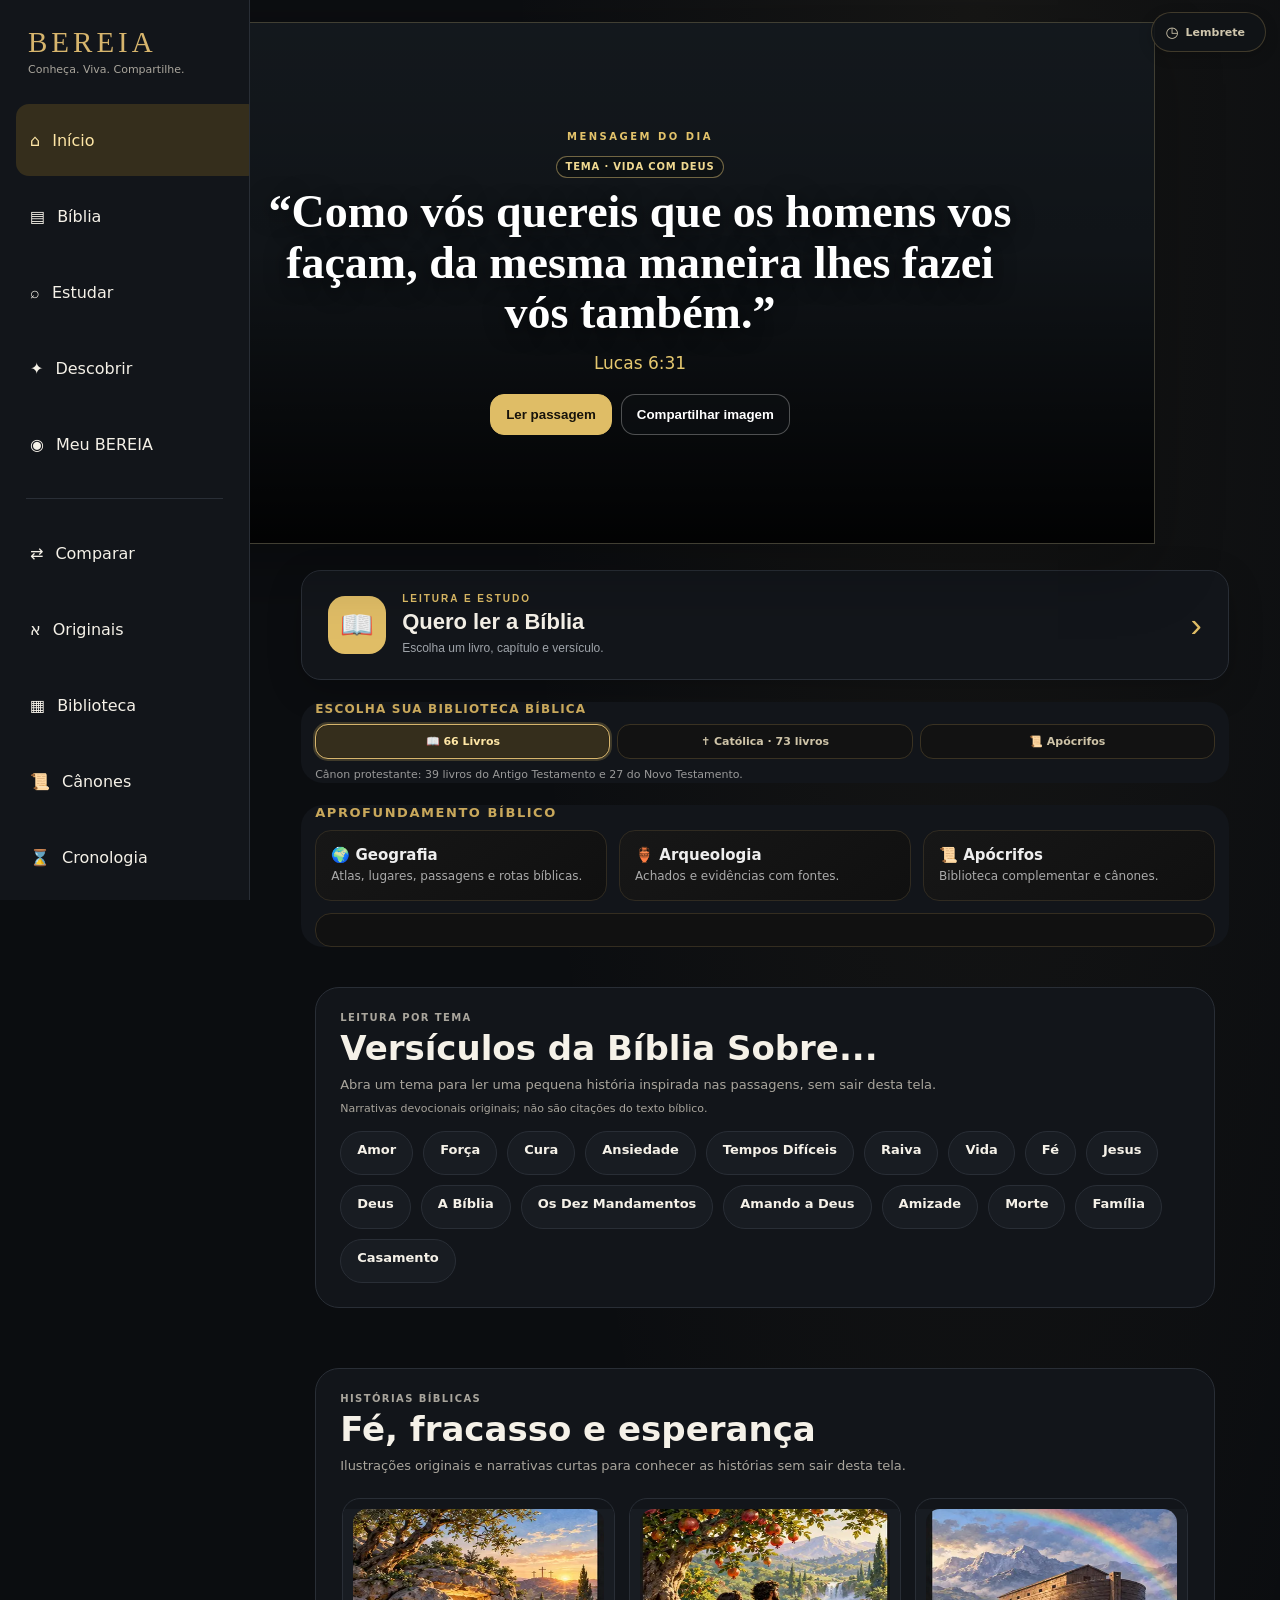
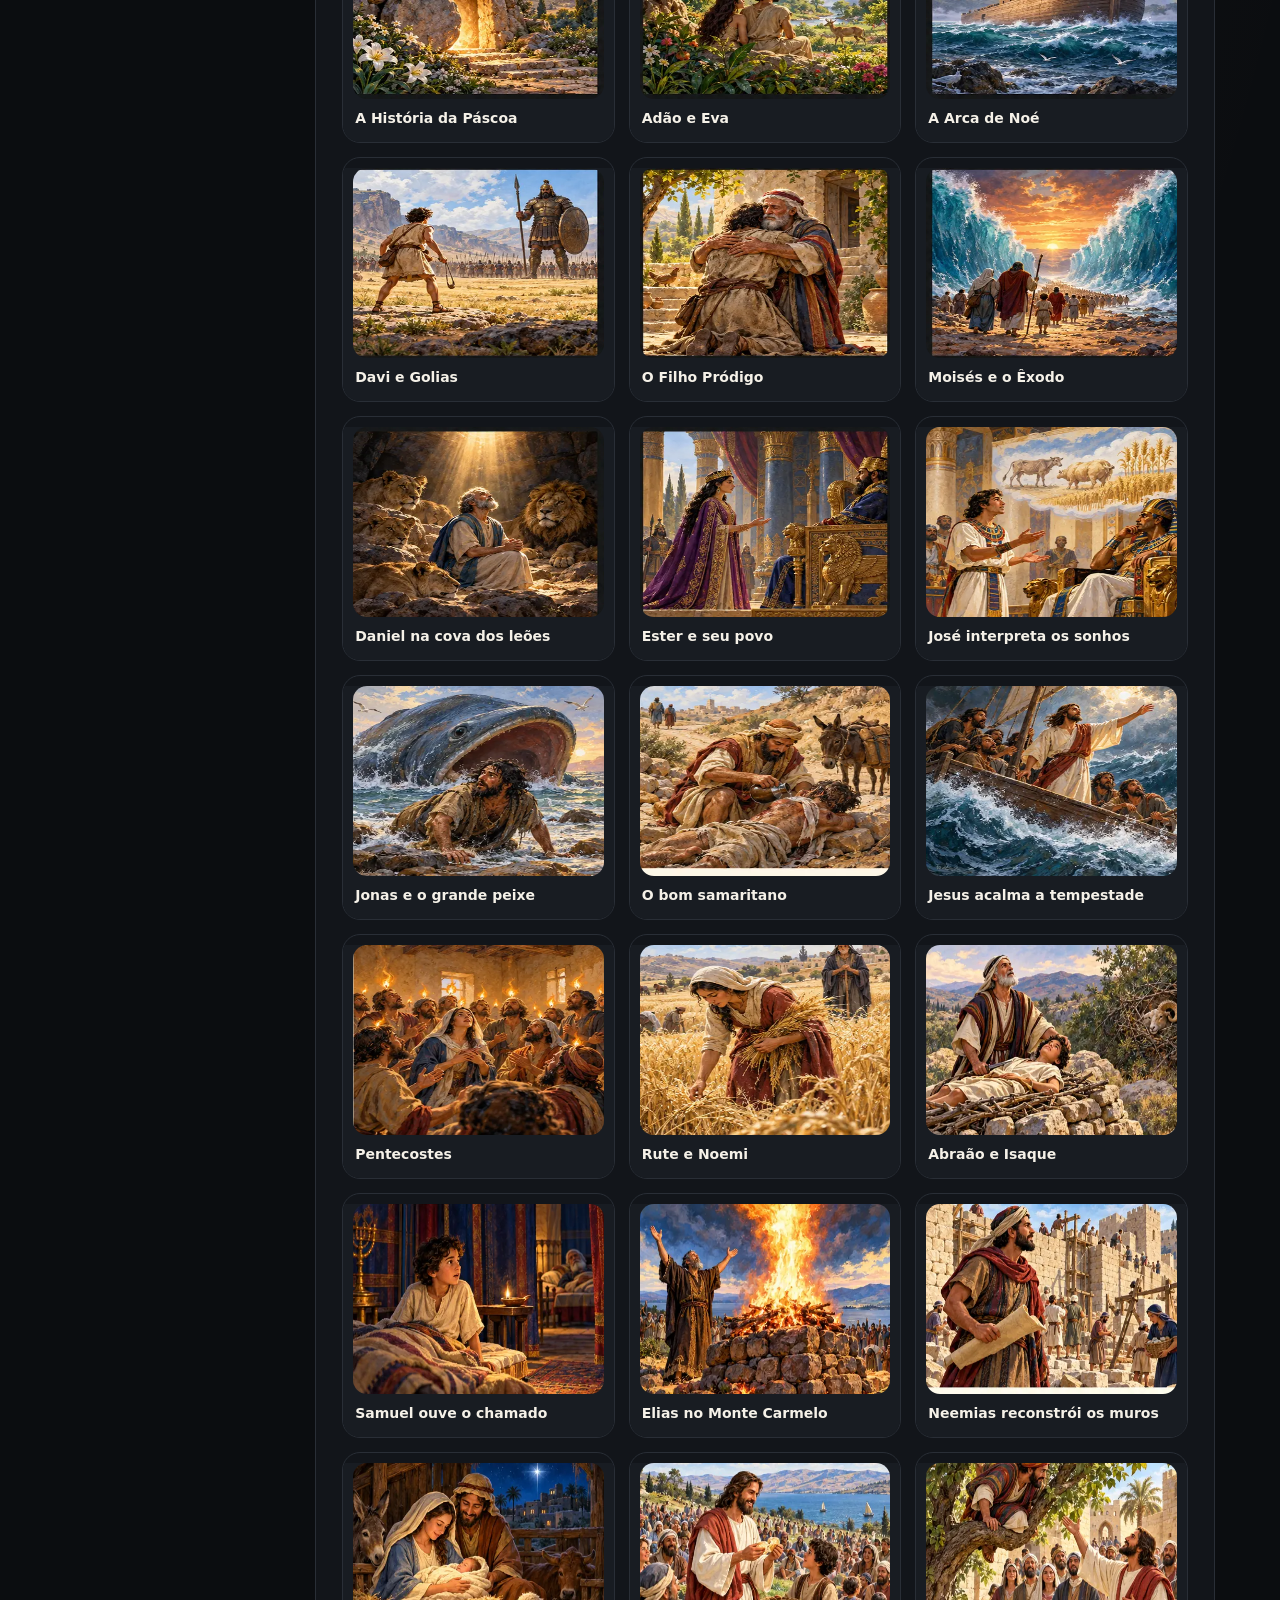
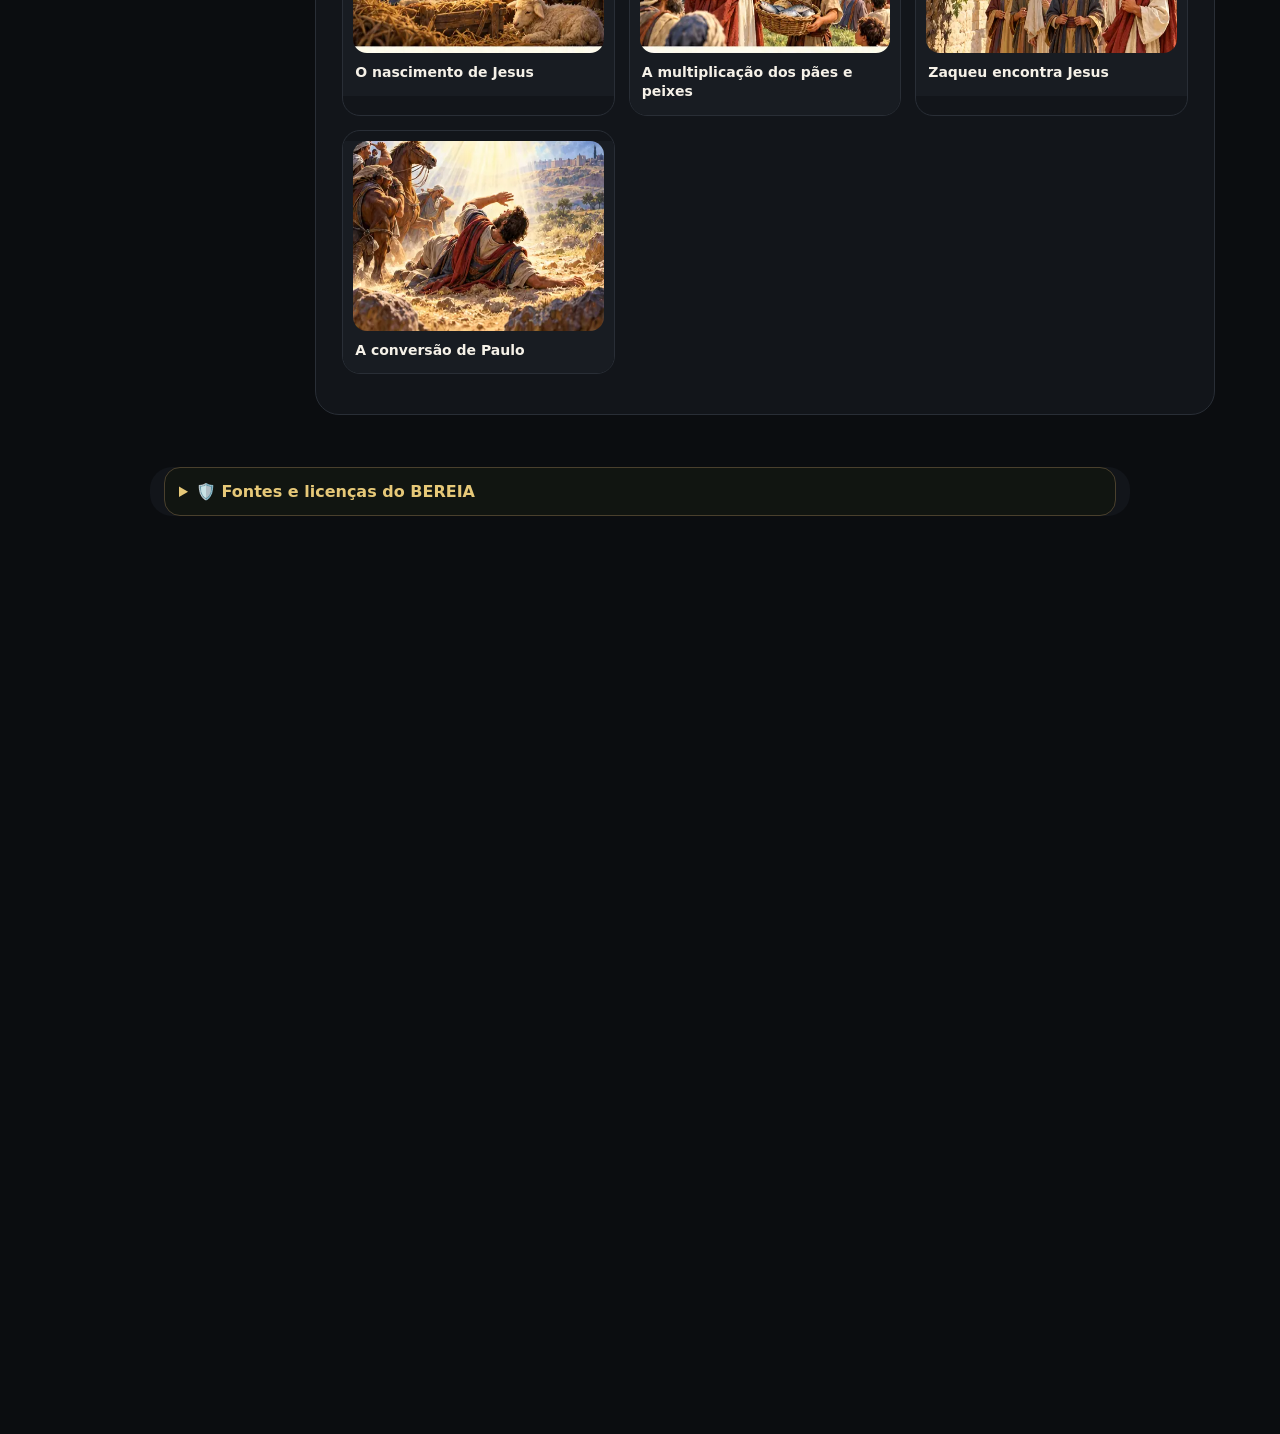
==== index.html @ eea925ff "Identifica ARC com ortografia corrigida" ====
<!doctype html><html lang="pt-BR"><head><meta charset="utf-8"><meta name="viewport" content="width=device-width,initial-scale=1,viewport-fit=cover"><title>BEREIA — Bíblia, Estudos e Pesquisa Bíblica</title><style>
:root{--bg:#0b0d10;--panel:#12151a;--panel2:#181c22;--line:#292e36;--text:#f5f1e8;--muted:#a9a59c;--gold:#d7b56d;--gold2:#8f7139;--green:#7eb99a;--danger:#cf817d;--r:18px}*{box-sizing:border-box}body{margin:0;background:var(--bg);color:var(--text);font-family:Inter,system-ui,-apple-system,Segoe UI,Roboto,sans-serif}.app{min-height:100vh}.sidebar{position:fixed;inset:0 auto 0 0;width:250px;background:#0e1115;border-right:1px solid var(--line);padding:26px 16px;z-index:5}.brand{font-family:Georgia,serif;font-size:29px;letter-spacing:4px;color:var(--gold);margin:0 12px 4px}.tag{font-size:11px;color:var(--muted);margin:0 12px 28px}.nav button,.bottom button{all:unset;cursor:pointer}.nav button{display:flex;width:100%;gap:12px;align-items:center;padding:13px 14px;margin:4px 0;border-radius:12px;color:#cbc7bd}.nav button.active,.nav button:hover{background:var(--panel2);color:var(--gold)}.nav .sep{height:1px;background:var(--line);margin:18px 10px}.main{margin-left:250px;min-height:100vh;padding:34px 4vw 90px}.screen{display:none;max-width:1200px;margin:auto}.screen.active{display:block}.eyebrow{font-size:12px;text-transform:uppercase;letter-spacing:2px;color:var(--gold)}h1{font:500 clamp(30px,4vw,52px) Georgia,serif;margin:8px 0 10px}h2{font:500 25px Georgia,serif}.lead{color:var(--muted);max-width:720px;line-height:1.65}.hero{padding:38px;border:1px solid var(--line);border-radius:28px;background:linear-gradient(135deg,#181a1d,#101317);position:relative;overflow:hidden}.hero:after{content:'Β';position:absolute;right:30px;top:-25px;font:180px Georgia;color:#d7b56d0c}.verse{font:24px/1.55 Georgia,serif;max-width:800px;margin:24px 0 10px}.ref{color:var(--gold);font-size:13px}.actions{display:flex;gap:10px;flex-wrap:wrap;margin-top:24px}.btn{border:1px solid var(--line);background:var(--panel2);color:var(--text);padding:11px 16px;border-radius:12px;cursor:pointer}.btn.primary{background:var(--gold);color:#17130c;border-color:var(--gold);font-weight:700}.grid{display:grid;grid-template-columns:repeat(3,1fr);gap:16px;margin:22px 0}.card{background:var(--panel);border:1px solid var(--line);border-radius:var(--r);padding:20px;cursor:pointer}.card:hover{border-color:#725f3b}.card .icon{font-size:24px}.card h3{margin:12px 0 7px}.card p{color:var(--muted);font-size:13px;line-height:1.5}.toolbar{display:flex;gap:10px;flex-wrap:wrap;margin:18px 0}.select,.search,.input,.textarea{background:var(--panel);color:var(--text);border:1px solid var(--line);border-radius:12px;padding:12px}.search{flex:1;min-width:230px}.reader{max-width:850px;background:#101318;border:1px solid var(--line);border-radius:22px;padding:clamp(22px,4vw,48px)}.reader h2{color:var(--gold)}.reader.layout-classic{background:#fff;color:#252525;border-color:#dedede;box-shadow:0 12px 34px rgba(0,0,0,.16)}.reader.layout-classic h2{color:#222}.reader.layout-classic .v{color:#252525}.reader.layout-classic .vn{color:#666}.reader.layout-classic .v:hover,.reader.layout-classic .v.selected{background:#f0f1f2}.reader.layout-classic .loadingBible,.reader.layout-classic .readerError{background:#fff;color:#252525}.readerLayoutField{display:flex;align-items:center;gap:7px;color:var(--muted);font-size:12px}.readerLayoutField .select{min-width:176px}.v{font:19px/1.85 Georgia,serif;padding:7px 8px;border-radius:8px;cursor:pointer}.v:hover,.v.selected{background:#d7b56d13}.vn{font:11px system-ui;color:var(--gold);vertical-align:super;margin-right:5px}.tabs{display:flex;gap:8px;overflow:auto;margin:18px 0}.tab{white-space:nowrap}.studybox{padding:24px;background:var(--panel);border:1px solid var(--line);border-radius:18px;min-height:180px}.studybox p{color:#d5d1c8;line-height:1.7}.compare{display:grid;grid-template-columns:1fr 1fr;gap:16px}.translation{padding:22px;background:var(--panel);border:1px solid var(--line);border-radius:18px}.translation small{color:var(--gold)}.translation p{font:18px/1.65 Georgia}.badge{display:inline-block;font-size:10px;border:1px solid var(--line);border-radius:99px;padding:5px 8px;color:var(--muted)}.wordrow{display:grid;grid-template-columns:1.2fr 1fr 1fr 2fr;gap:8px;padding:13px;border-bottom:1px solid var(--line)}.wordrow.head{color:var(--gold);font-size:11px;text-transform:uppercase}.timeline{border-left:2px solid var(--gold2);margin:30px 15px;padding-left:26px}.event{margin:0 0 28px;position:relative}.event:before{content:'';position:absolute;left:-33px;top:6px;width:12px;height:12px;border-radius:50%;background:var(--gold)}.event small{color:var(--gold)}.progress{height:7px;background:#252a31;border-radius:9px;overflow:hidden}.progress span{display:block;height:100%;background:var(--gold)}.note{width:100%;min-height:110px}.bottom{display:none}.toast{position:fixed;right:22px;bottom:22px;background:#222831;border:1px solid var(--line);padding:12px 16px;border-radius:12px;opacity:0;pointer-events:none;transition:.2s;z-index:10}.toast.show{opacity:1}.locked{opacity:.62}.sectionhead{display:flex;justify-content:space-between;align-items:end;gap:16px}.kicker{color:var(--gold);font-size:12px}.mission{background:linear-gradient(145deg,#1a1711,#111418)}
@media(max-width:900px){.sidebar{display:none}.main{margin:0;padding:22px 16px 100px}.grid{grid-template-columns:1fr 1fr}.compare{grid-template-columns:1fr}.bottom{display:grid;grid-template-columns:repeat(5,1fr);position:fixed;bottom:0;left:0;right:0;background:#0e1115eb;backdrop-filter:blur(14px);border-top:1px solid var(--line);z-index:9;padding:7px 4px calc(7px + env(safe-area-inset-bottom))}.bottom button{text-align:center;color:var(--muted);font-size:10px;padding:7px 2px}.bottom button span{display:block;font-size:20px;margin-bottom:3px}.bottom button.active{color:var(--gold)}}@media(max-width:580px){.grid{grid-template-columns:1fr}.hero{padding:25px}.wordrow{grid-template-columns:1fr 1fr}.wordrow span:nth-child(4){grid-column:1/-1}.verse{font-size:21px}}

.readerNav{max-width:850px;display:flex;justify-content:space-between;align-items:center;gap:10px;margin:12px 0}.readerNav>div{text-align:center}.readerNav small{display:block;color:var(--muted);margin-top:4px}.loadingBible{text-align:center;padding:55px 15px;color:var(--muted)}.spinner{width:28px;height:28px;border:3px solid var(--line);border-top-color:var(--gold);border-radius:50%;margin:auto;animation:spin .8s linear infinite}@keyframes spin{to{transform:rotate(360deg)}}.verseDock{max-width:850px;margin-top:14px;padding:14px 18px;background:#171b20;border:1px solid var(--line);border-radius:16px;display:flex;align-items:center;justify-content:space-between;gap:12px}.verseDock small{display:block;color:var(--gold);font-size:9px;letter-spacing:1px}.verseDock .actions{margin:0}.sourceNote{max-width:850px;margin-top:14px;color:var(--muted);font-size:11px;line-height:1.55}.readerError{padding:30px;text-align:center}.readerError h3{color:var(--gold)}@media(max-width:650px){.readerNav{display:grid;grid-template-columns:1fr 1fr}.readerNav>div{grid-column:1/-1;grid-row:1}.verseDock{align-items:flex-start;flex-direction:column}.verseDock .actions{width:100%}.verseDock .btn{flex:1}.reader .v{font-size:20px;padding:10px 6px}}

/* BEREIA 2.0 — leitura e ecossistema */
.reader{max-width:1000px}.verseGrid{display:grid;grid-template-columns:repeat(2,minmax(0,1fr));gap:10px}.v{display:flex;align-items:flex-start;gap:10px;background:#171b20;border:1px solid #242a32;border-radius:13px;padding:13px 14px!important;font:16.5px/1.55 Georgia,serif;min-height:62px;transition:.18s}.v:hover,.v.selected{border-color:#8f7139;background:#1d1b17}.vn{flex:0 0 30px;width:30px;height:30px;display:grid;place-items:center;border-radius:9px;background:#0f1216;border:1px solid #3a3222;color:var(--gold);font:600 12px system-ui;vertical-align:initial;margin:0}.verseText{flex:1}.moduleGrid{display:grid;grid-template-columns:repeat(4,1fr);gap:12px;margin:18px 0}.module{background:#11151a;border:1px solid var(--line);border-radius:16px;padding:16px}.module b{display:block;color:var(--gold);margin:8px 0}.module p{font-size:12px;color:var(--muted);line-height:1.5}.studyPath{display:flex;gap:10px;overflow:auto;padding:3px 0 10px}.studyStep{min-width:190px;background:var(--panel);border:1px solid var(--line);border-radius:16px;padding:16px}.studyStep small{color:var(--gold)}.mapShell{display:grid;grid-template-columns:1.4fr .8fr;gap:16px}.mapCanvas{position:relative;min-height:510px;background:radial-gradient(circle at 45% 45%,#1c2426,#101418 68%);border:1px solid var(--line);border-radius:22px;overflow:hidden}.mapCanvas svg{width:100%;height:510px}.mapPlace{cursor:pointer}.mapPlace circle{fill:var(--gold)}.mapPlace text{fill:#f5f1e8;font:12px system-ui}.route{fill:none;stroke:#d7b56d;stroke-width:3;stroke-dasharray:7 7;opacity:.75}.mapInfo{background:var(--panel);border:1px solid var(--line);border-radius:22px;padding:22px}.filterChips{display:flex;gap:8px;overflow:auto;margin:15px 0}.chip{border:1px solid var(--line);background:var(--panel);color:var(--muted);border-radius:999px;padding:9px 13px;white-space:nowrap;cursor:pointer}.chip.active{color:#17130c;background:var(--gold);border-color:var(--gold)}.libraryRow{display:grid;grid-template-columns:repeat(3,1fr);gap:12px}.statusDot{display:inline-block;width:7px;height:7px;border-radius:50%;background:var(--green);margin-right:6px}.statusDot.wait{background:var(--gold)}.quickStudy{margin-top:18px;padding:18px;border:1px solid var(--line);border-radius:18px;background:#101419}.quickStudy h3{margin-top:0}.featureTag{font-size:10px;color:var(--gold);letter-spacing:.08em;text-transform:uppercase}.mapLegend{display:flex;gap:14px;flex-wrap:wrap;color:var(--muted);font-size:11px;margin-top:10px}
@media(max-width:900px){.moduleGrid{grid-template-columns:repeat(2,1fr)}.mapShell{grid-template-columns:1fr}.libraryRow{grid-template-columns:1fr 1fr}}
@media(max-width:650px){.verseGrid{grid-template-columns:1fr}.reader{padding:18px!important}.v{font-size:16.5px!important;min-height:auto}.moduleGrid,.libraryRow{grid-template-columns:1fr 1fr}.mapCanvas,.mapCanvas svg{min-height:390px;height:390px}}
@media(max-width:430px){.moduleGrid,.libraryRow{grid-template-columns:1fr}}

.backbar{display:flex;align-items:center;gap:10px;margin-bottom:18px}.backbtn{border:1px solid var(--line);background:#11151a;color:var(--gold);width:42px;height:42px;border-radius:13px;font-size:20px;cursor:pointer}.studyVerseCard{background:linear-gradient(145deg,#171b20,#101318);border:1px solid #3a3222;border-radius:20px;padding:20px;margin:16px 0}.studyVerseCard .svref{color:var(--gold);font-size:12px;letter-spacing:.08em;text-transform:uppercase}.studyVerseCard .svtext{font:21px/1.6 Georgia,serif;margin:12px 0}.studyVerseCard .actions{margin-top:12px}.lexWord{cursor:pointer}.lexWord:hover{background:#1b2027}.dailyCard{margin-top:22px;background:linear-gradient(135deg,#1a1711,#111418);border:1px solid #3a3222;border-radius:22px;padding:24px}.dailyCard .verse{font-size:21px;margin:12px 0}.dailyTools{display:flex;gap:8px;flex-wrap:wrap}.originBanner{display:flex;justify-content:space-between;gap:12px;align-items:center;margin:10px 0 18px}.originBadge{padding:7px 10px;border-radius:999px;border:1px solid #3a3222;color:var(--gold);font-size:11px}

/* BEREIA 3.3 — portal de pesquisa + atlas visual */
.globalSearchBox{background:linear-gradient(145deg,#171a1f,#101216);border:1px solid #2b3038;border-radius:22px;padding:18px;margin:14px 0 22px}.globalSearchBox .searchline{display:flex;gap:10px;flex-wrap:wrap}.globalSearchBox input{flex:1;min-width:230px;background:#0b0d10;border:1px solid #343a43;color:#f2eee4;border-radius:14px;padding:15px 16px;font-size:16px}.searchCats{display:flex;gap:8px;overflow:auto;padding:12px 0 2px}.searchCats button{white-space:nowrap;background:#15181d;color:#c8cbd0;border:1px solid #303640;border-radius:999px;padding:9px 13px}.searchCats button.active{color:#d9b76b;border-color:#6f5b31;background:#201b12}.resultGroup{margin:18px 0}.resultGroup h3{margin:0 0 10px;color:#d9b76b}.resultCard{background:#15181d;border:1px solid #2b3038;border-radius:16px;padding:14px;margin:8px 0;cursor:pointer}.resultCard small{color:#9da4ad}.versionHub{display:grid;grid-template-columns:repeat(auto-fit,minmax(220px,1fr));gap:12px;margin:16px 0}.versionCard{background:#15181d;border:1px solid #2b3038;border-radius:18px;padding:16px}.versionCard.active{border-color:#7b6437;box-shadow:inset 0 0 0 1px #7b6437}.mapGallery{display:grid;grid-template-columns:repeat(auto-fit,minmax(260px,1fr));gap:16px;margin:18px 0}.realMapCard{background:#14171b;border:1px solid #2b3038;border-radius:20px;overflow:hidden}.realMapCard img{width:100%;height:260px;object-fit:cover;display:block;background:#20242a}.realMapCard .mapBody{padding:14px}.realMapCard h3{margin:2px 0 7px}.realMapCard p{color:#aeb4bc;font-size:14px}.mapLicense{font-size:11px;color:#838b95}.mapFallback{min-height:220px;display:grid;place-items:center;padding:25px;text-align:center;background:linear-gradient(135deg,#25313a,#162129);color:#d9b76b}.portalHero{background:radial-gradient(circle at 80% 0,#2b2416 0,transparent 36%),#111419;border:1px solid #2c3138;border-radius:24px;padding:22px;margin-bottom:18px}.portalHero h1{margin-bottom:6px}.quickTerms{display:flex;gap:8px;flex-wrap:wrap;margin-top:12px}.quickTerms button{background:#171b20;border:1px solid #303740;color:#d8dbe0;border-radius:12px;padding:8px 11px}.compareControls{display:flex;gap:10px;flex-wrap:wrap;margin:12px 0}.compareControls select{background:#111419;color:#eee;border:1px solid #343a43;border-radius:12px;padding:11px}.atlasImageHero{border-radius:22px;overflow:hidden;border:1px solid #343a43;margin:16px 0;background:#111}.atlasImageHero img{width:100%;max-height:560px;object-fit:contain;display:block;background:#e8e0cf}.atlasImageHero .caption{padding:12px 14px;background:#111419;color:#b7bdc5;font-size:13px}@media(max-width:640px){.realMapCard img{height:230px}.globalSearchBox{padding:14px}.portalHero{padding:17px}}

.canonHero{margin-top:20px;padding:22px;border:1px solid #2a2925;border-radius:20px;background:linear-gradient(135deg,#151513,#0c0c0b)}.canonTabs{display:flex;gap:8px;flex-wrap:wrap;margin:16px 0}.canonTabs button{border:1px solid #33322d;background:#151513;color:#d9d5ca;padding:9px 12px;border-radius:999px}.canonTabs button.active{border-color:#c7a95b;color:#e7c76f}.canonGrid{display:grid;grid-template-columns:repeat(auto-fit,minmax(210px,1fr));gap:10px}.canonBook{padding:14px;border:1px solid #292823;border-radius:14px;background:#11110f;cursor:pointer}.canonBook b{color:#e1c16b;display:block;margin-bottom:5px}.canonBook small{color:#8d897f}.engineFallback{font-size:12px;color:#9f9a8e;margin-top:8px}

/* BEREIA SITE V1 */
.siteTop{display:flex;align-items:center;justify-content:space-between;gap:18px;padding:0 0 22px;margin-bottom:8px;border-bottom:1px solid var(--line)}.siteTop .wordmark{font:700 24px Georgia,serif;letter-spacing:4px;color:var(--gold)}.siteTop .siteLinks{display:flex;gap:10px;flex-wrap:wrap}.siteTop button{background:transparent;border:0;color:var(--muted);font-weight:700;cursor:pointer}.siteTop button:hover{color:var(--gold)}.portalSearch{display:flex;gap:10px;margin:20px 0 4px}.portalSearch input{flex:1;min-width:0;background:#0c0f13;border:1px solid var(--line);color:var(--text);border-radius:14px;padding:15px 16px;font-size:15px}.portalSearch button{border:0;border-radius:14px;padding:0 18px;background:var(--gold);color:#17130b;font-weight:900;cursor:pointer}.dailyVisual{position:relative;overflow:hidden;min-height:330px;border-radius:24px;background-size:cover;background-position:center;display:flex;align-items:flex-end;margin:24px 0;border:1px solid #3b3324}.dailyVisual:before{content:"";position:absolute;inset:0;background:linear-gradient(180deg,rgba(4,6,8,.08),rgba(4,6,8,.92))}.dailyInner{position:relative;z-index:1;padding:30px;max-width:760px}.dailyInner .verse{font:700 clamp(24px,4vw,40px)/1.18 Georgia,serif;margin:10px 0}.portalGrid{display:grid;grid-template-columns:repeat(4,1fr);gap:14px}.portalCard{background:var(--panel);border:1px solid var(--line);border-radius:18px;padding:18px;cursor:pointer}.portalCard:hover{border-color:var(--gold2);transform:translateY(-1px)}.portalCard b{display:block;color:var(--gold);margin-bottom:7px}.siteFooter{margin-top:34px;padding:24px 0 80px;border-top:1px solid var(--line);color:var(--muted);font-size:12px}.siteFooter strong{color:var(--gold)}@media(max-width:850px){.siteTop .siteLinks{display:none}.portalGrid{grid-template-columns:1fr 1fr}.dailyVisual{min-height:390px}.dailyInner{padding:22px}}@media(max-width:480px){.portalGrid{grid-template-columns:1fr}.portalSearch{flex-direction:column}.portalSearch button{padding:14px}.dailyVisual{min-height:420px}}
</style>
<style>
.atlasHero{background:linear-gradient(135deg,#173347,#244d5d 38%,#6f6039 39%,#8c7547 70%,#385d3c);border:1px solid #53624f;border-radius:24px;padding:18px;overflow:hidden}.atlasMap{position:relative;min-height:430px;border-radius:18px;background:radial-gradient(circle at 30% 30%,#7194a0 0 20%,transparent 21%),linear-gradient(145deg,#39748d 0 35%,#d4b875 36% 58%,#879a5a 59% 75%,#b9975b 76%);box-shadow:inset 0 0 60px #0005;overflow:hidden}.atlasMap:before{content:'';position:absolute;inset:0;background:repeating-linear-gradient(25deg,transparent 0 18px,#ffffff08 19px 20px);pointer-events:none}.seaLabel,.regionLabel{position:absolute;font:italic 15px Georgia;color:#e9f3f6;text-shadow:0 1px 4px #000}.regionLabel{color:#2b2115;font-weight:bold;font-style:normal}.pin{position:absolute;transform:translate(-50%,-50%);border:0;background:#251b12;color:#ffe5a5;border-radius:50%;width:18px;height:18px;box-shadow:0 0 0 4px #f2c96d55;cursor:pointer}.pin span{position:absolute;left:16px;top:-4px;white-space:nowrap;color:#fff;font:12px system-ui;text-shadow:0 2px 4px #000}.atlasGrid{display:grid;grid-template-columns:2fr 1fr;gap:16px}.topicGrid{display:grid;grid-template-columns:repeat(4,1fr);gap:12px;margin:18px 0}.topicCard{padding:16px;border-radius:15px;background:var(--panel);border:1px solid var(--line);cursor:pointer}.topicCard b{display:block;color:var(--gold);margin-bottom:6px}.dossier{margin:18px 0;padding:22px;border:1px solid #675634;border-radius:20px;background:linear-gradient(145deg,#171711,#11151a)}.dossierHead{display:flex;justify-content:space-between;gap:12px;align-items:center}.evidence{display:inline-block;padding:4px 8px;border-radius:99px;font-size:10px;background:#27382e;color:#aee0bb}.atlasList{display:grid;grid-template-columns:repeat(3,1fr);gap:12px}.atlasItem{padding:16px;border:1px solid var(--line);border-radius:14px;background:#11161a}.atlasItem small{color:var(--gold)}
@media(max-width:800px){.atlasGrid{grid-template-columns:1fr}.topicGrid{grid-template-columns:1fr 1fr}.atlasList{grid-template-columns:1fr}.atlasMap{min-height:390px}}

/* BEREIA 3.3 — portal de pesquisa + atlas visual */
.globalSearchBox{background:linear-gradient(145deg,#171a1f,#101216);border:1px solid #2b3038;border-radius:22px;padding:18px;margin:14px 0 22px}.globalSearchBox .searchline{display:flex;gap:10px;flex-wrap:wrap}.globalSearchBox input{flex:1;min-width:230px;background:#0b0d10;border:1px solid #343a43;color:#f2eee4;border-radius:14px;padding:15px 16px;font-size:16px}.searchCats{display:flex;gap:8px;overflow:auto;padding:12px 0 2px}.searchCats button{white-space:nowrap;background:#15181d;color:#c8cbd0;border:1px solid #303640;border-radius:999px;padding:9px 13px}.searchCats button.active{color:#d9b76b;border-color:#6f5b31;background:#201b12}.resultGroup{margin:18px 0}.resultGroup h3{margin:0 0 10px;color:#d9b76b}.resultCard{background:#15181d;border:1px solid #2b3038;border-radius:16px;padding:14px;margin:8px 0;cursor:pointer}.resultCard small{color:#9da4ad}.versionHub{display:grid;grid-template-columns:repeat(auto-fit,minmax(220px,1fr));gap:12px;margin:16px 0}.versionCard{background:#15181d;border:1px solid #2b3038;border-radius:18px;padding:16px}.versionCard.active{border-color:#7b6437;box-shadow:inset 0 0 0 1px #7b6437}.mapGallery{display:grid;grid-template-columns:repeat(auto-fit,minmax(260px,1fr));gap:16px;margin:18px 0}.realMapCard{background:#14171b;border:1px solid #2b3038;border-radius:20px;overflow:hidden}.realMapCard img{width:100%;height:260px;object-fit:cover;display:block;background:#20242a}.realMapCard .mapBody{padding:14px}.realMapCard h3{margin:2px 0 7px}.realMapCard p{color:#aeb4bc;font-size:14px}.mapLicense{font-size:11px;color:#838b95}.mapFallback{min-height:220px;display:grid;place-items:center;padding:25px;text-align:center;background:linear-gradient(135deg,#25313a,#162129);color:#d9b76b}.portalHero{background:radial-gradient(circle at 80% 0,#2b2416 0,transparent 36%),#111419;border:1px solid #2c3138;border-radius:24px;padding:22px;margin-bottom:18px}.portalHero h1{margin-bottom:6px}.quickTerms{display:flex;gap:8px;flex-wrap:wrap;margin-top:12px}.quickTerms button{background:#171b20;border:1px solid #303740;color:#d8dbe0;border-radius:12px;padding:8px 11px}.compareControls{display:flex;gap:10px;flex-wrap:wrap;margin:12px 0}.compareControls select{background:#111419;color:#eee;border:1px solid #343a43;border-radius:12px;padding:11px}.atlasImageHero{border-radius:22px;overflow:hidden;border:1px solid #343a43;margin:16px 0;background:#111}.atlasImageHero img{width:100%;max-height:560px;object-fit:contain;display:block;background:#e8e0cf}.atlasImageHero .caption{padding:12px 14px;background:#111419;color:#b7bdc5;font-size:13px}@media(max-width:640px){.realMapCard img{height:230px}.globalSearchBox{padding:14px}.portalHero{padding:17px}}

.canonHero{margin-top:20px;padding:22px;border:1px solid #2a2925;border-radius:20px;background:linear-gradient(135deg,#151513,#0c0c0b)}.canonTabs{display:flex;gap:8px;flex-wrap:wrap;margin:16px 0}.canonTabs button{border:1px solid #33322d;background:#151513;color:#d9d5ca;padding:9px 12px;border-radius:999px}.canonTabs button.active{border-color:#c7a95b;color:#e7c76f}.canonGrid{display:grid;grid-template-columns:repeat(auto-fit,minmax(210px,1fr));gap:10px}.canonBook{padding:14px;border:1px solid #292823;border-radius:14px;background:#11110f;cursor:pointer}.canonBook b{color:#e1c16b;display:block;margin-bottom:5px}.canonBook small{color:#8d897f}.engineFallback{font-size:12px;color:#9f9a8e;margin-top:8px}

/* BEREIA SITE V1 */
.siteTop{display:flex;align-items:center;justify-content:space-between;gap:18px;padding:0 0 22px;margin-bottom:8px;border-bottom:1px solid var(--line)}.siteTop .wordmark{font:700 24px Georgia,serif;letter-spacing:4px;color:var(--gold)}.siteTop .siteLinks{display:flex;gap:10px;flex-wrap:wrap}.siteTop button{background:transparent;border:0;color:var(--muted);font-weight:700;cursor:pointer}.siteTop button:hover{color:var(--gold)}.portalSearch{display:flex;gap:10px;margin:20px 0 4px}.portalSearch input{flex:1;min-width:0;background:#0c0f13;border:1px solid var(--line);color:var(--text);border-radius:14px;padding:15px 16px;font-size:15px}.portalSearch button{border:0;border-radius:14px;padding:0 18px;background:var(--gold);color:#17130b;font-weight:900;cursor:pointer}.dailyVisual{position:relative;overflow:hidden;min-height:330px;border-radius:24px;background-size:cover;background-position:center;display:flex;align-items:flex-end;margin:24px 0;border:1px solid #3b3324}.dailyVisual:before{content:"";position:absolute;inset:0;background:linear-gradient(180deg,rgba(4,6,8,.08),rgba(4,6,8,.92))}.dailyInner{position:relative;z-index:1;padding:30px;max-width:760px}.dailyInner .verse{font:700 clamp(24px,4vw,40px)/1.18 Georgia,serif;margin:10px 0}.portalGrid{display:grid;grid-template-columns:repeat(4,1fr);gap:14px}.portalCard{background:var(--panel);border:1px solid var(--line);border-radius:18px;padding:18px;cursor:pointer}.portalCard:hover{border-color:var(--gold2);transform:translateY(-1px)}.portalCard b{display:block;color:var(--gold);margin-bottom:7px}.siteFooter{margin-top:34px;padding:24px 0 80px;border-top:1px solid var(--line);color:var(--muted);font-size:12px}.siteFooter strong{color:var(--gold)}@media(max-width:850px){.siteTop .siteLinks{display:none}.portalGrid{grid-template-columns:1fr 1fr}.dailyVisual{min-height:390px}.dailyInner{padding:22px}}@media(max-width:480px){.portalGrid{grid-template-columns:1fr}.portalSearch{flex-direction:column}.portalSearch button{padding:14px}.dailyVisual{min-height:420px}}
</style>
<style id="dailyShareStyles">
.dailyVisual{cursor:pointer}
.dailyArtModal{position:fixed;inset:0;z-index:9999;background:rgba(0,0,0,.92);display:none;align-items:center;justify-content:center;padding:18px;overflow:auto}
.dailyArtModal.open{display:flex}
.dailyArtShell{width:min(100%,470px);margin:auto}
.dailyArtTop{display:flex;justify-content:space-between;align-items:center;margin:0 0 10px;color:#e9d39b}
.dailyArtClose{width:42px;height:42px;border-radius:50%;border:1px solid #3b3f46;background:#15181d;color:#fff;font-size:22px;cursor:pointer}
.dailyArtPreview{position:relative;width:100%;aspect-ratio:4/5;border-radius:26px;overflow:hidden;background:#111 center/cover no-repeat;border:1px solid #51452d;box-shadow:0 24px 80px rgba(0,0,0,.45)}
.dailyArtPreview:after{content:"";position:absolute;inset:0;background:linear-gradient(180deg,rgba(0,0,0,.05) 12%,rgba(0,0,0,.30) 48%,rgba(0,0,0,.92) 100%)}
.dailyArtCopy{position:absolute;z-index:2;left:28px;right:28px;bottom:26px;color:white}
.dailyArtBrand{font-size:12px;letter-spacing:4px;color:#e8c76f;font-weight:800;margin-bottom:15px}
.dailyArtVerse{font:700 clamp(24px,7vw,35px)/1.17 Georgia,serif;text-shadow:0 2px 14px rgba(0,0,0,.65)}
.dailyArtRef{margin-top:14px;color:#ead28f;font-size:17px}
.dailyArtSignature{border-top:1px solid rgba(255,255,255,.25);margin-top:18px;padding-top:12px;font-size:11px;line-height:1.45;color:#eee}
.dailyArtSignature b{color:#e8c76f;letter-spacing:2px}
.dailyArtActions{display:grid;grid-template-columns:1fr 1fr;gap:10px;margin-top:12px}
.dailyArtActions button{border:1px solid #383d45;border-radius:15px;padding:14px 12px;background:#171b20;color:#fff;font-weight:800;cursor:pointer}
.dailyArtActions .primary{background:#e1bd63;color:#17130b;border-color:#e1bd63}
.dailyArtHint{font-size:11px;color:#9da3ab;text-align:center;margin-top:10px;line-height:1.4}
@media(max-width:420px){.dailyArtModal{padding:10px}.dailyArtCopy{left:22px;right:22px;bottom:22px}}
</style>


<style id="bereiaPathsStyle">
.bereiaPaths{padding:34px 0 112px}
.pathsHead{margin-bottom:20px}.pathsHead .eyebrow{font-size:11px;letter-spacing:2.5px;color:#d8b761;font-weight:800}
.pathsHead h2{font:700 34px/1.1 Georgia,serif;margin:8px 0;color:#f4f1ea}.pathsHead p{color:#9ea3aa;margin:0;line-height:1.5}
.pathHero{display:flex;align-items:center;gap:17px;padding:20px;border:1px solid #51452d;background:linear-gradient(135deg,#191813,#11151a);border-radius:22px;margin:20px 0 12px;cursor:pointer}
.pathHero .pathIcon{width:54px;height:54px;display:grid;place-items:center;border-radius:16px;background:#e0bd66;color:#17130b;font-size:25px;flex:none}
.pathText{flex:1}.pathText small,.pathCard small,.worldTop small{display:block;color:#d8b761;font-size:9px;letter-spacing:1.5px;font-weight:800;margin-bottom:4px}
.pathText h3{margin:0 0 4px;font-size:20px;color:#fff}.pathText p{margin:0;color:#a9adb2;font-size:13px}.pathArrow{font-size:32px;color:#d8b761}
.pathGrid{display:grid;grid-template-columns:1fr 1fr;gap:10px}
.pathCard{appearance:none;text-align:left;border:1px solid #2d3239;background:#12161b;border-radius:18px;padding:17px;color:#fff;display:grid;grid-template-columns:36px 1fr 15px;gap:10px;align-items:start;cursor:pointer;min-height:126px}
.pathCard .pathIcon{font-size:22px;color:#dfbd66}.pathCard b{display:block;font-size:15px;line-height:1.2;margin:2px 0 7px}.pathCard em{display:block;color:#979da4;font-size:11px;line-height:1.35;font-style:normal}.pathCard i{font-style:normal;color:#cdb264;font-size:24px}
.worldDrawer{display:none;margin-top:12px;border:1px solid #3a4048;background:#0e1216;border-radius:22px;padding:18px}.worldDrawer.open{display:block}
.worldTop{display:flex;justify-content:space-between;gap:10px;align-items:center;margin-bottom:13px}.worldTop h3{margin:2px 0;color:#fff;font-size:18px}.worldTop button{width:36px;height:36px;border-radius:50%;border:1px solid #343941;background:#171b20;color:#fff;font-size:21px}
.worldGrid{display:grid;grid-template-columns:1fr 1fr;gap:8px}.worldGrid button{border:1px solid #292e35;background:#15191e;border-radius:14px;padding:13px;text-align:left;color:#fff}.worldGrid span{font-size:19px;display:block;margin-bottom:7px}.worldGrid b{display:block;font-size:13px}.worldGrid small{display:block;color:#92989f;font-size:10px;margin-top:4px;line-height:1.3}
@media(max-width:380px){.pathGrid{grid-template-columns:1fr}.pathCard{min-height:auto}.worldGrid{grid-template-columns:1fr}}
</style>


<style id="functionalV3Styles">
/* A Mensagem do Dia permanece como capa visual prioritária */
#dailyVisual,.dailyVisual{display:block!important;visibility:visible!important;opacity:1!important;min-height:430px!important;margin-top:16px!important}
.coreBereia{padding:28px 0 8px}
.coreTitle small{color:#d9b861;font-size:10px;letter-spacing:2px;font-weight:800}.coreTitle h2{font:700 27px/1.12 Georgia,serif;color:#f4f1e9;margin:7px 0 16px}
.coreGrid{display:grid;grid-template-columns:1fr 1fr;gap:9px}
.coreGrid button{border:1px solid #30353c;background:#12161b;border-radius:17px;color:#fff;text-align:left;padding:15px;min-height:105px;cursor:pointer}
.coreGrid span{display:block;color:#dfbd66;font-weight:800;font-size:20px;margin-bottom:9px}.coreGrid b{display:block;font-size:14px;margin-bottom:5px}.coreGrid small{display:block;color:#959ba2;font-size:10px;line-height:1.3}
.sourceNote{margin-top:10px;padding:11px 13px;border-radius:12px;background:#0e1216;color:#747b83;font-size:10px;line-height:1.4;border:1px solid #242a30}
@media(max-width:380px){.coreGrid{grid-template-columns:1fr 1fr}}
</style>


<style id="v4OriginalMaps">
.origOnlyIntro,.atlasSearchV4{margin:12px 0 18px;padding:18px;border:1px solid #3c4148;border-radius:20px;background:#11161b;color:#fff}
.origOnlyIntro small,.atlasSearchV4>small{color:#dbb95f;font-size:10px;letter-spacing:2px;font-weight:800}
.origOnlyIntro h2,.atlasSearchV4 h2{font:700 27px Georgia,serif;margin:7px 0 9px}.origOnlyIntro p{font-size:12px;line-height:1.55;color:#9ea4aa;margin:0}
.atlasSearchRow{display:flex;gap:7px;margin:13px 0 9px}.atlasSearchRow input{min-width:0;flex:1;background:#0c1014;color:#fff;border:1px solid #363c43;border-radius:13px;padding:13px}.atlasSearchRow button{border:0;border-radius:13px;padding:0 14px;background:#dbb95f;color:#17130b;font-weight:800}
.atlasQuick{display:flex;gap:6px;flex-wrap:wrap}.atlasQuick button{border:1px solid #343a41;background:#171c21;color:#ddd;border-radius:999px;padding:7px 10px;font-size:10px}
.atlasSearchResult{margin-top:11px;padding:12px;border-radius:12px;background:#0c1014;color:#9ba1a7;font-size:11px;line-height:1.45}
.atlasSearchResult a{color:#e2c46f;font-weight:800;text-decoration:none}
</style>


<style id="restoredDailyCover">
.bereiaDailyCover{position:relative;display:flex;align-items:flex-end;min-height:540px;width:min(100% - 20px,980px);margin:10px auto 26px;border-radius:28px;overflow:hidden;background:center/cover no-repeat #14191e;cursor:pointer;box-shadow:0 18px 60px rgba(0,0,0,.32)}
.bdcShade{position:absolute;inset:0;background:linear-gradient(180deg,rgba(0,0,0,.04),rgba(0,0,0,.22) 45%,rgba(0,0,0,.92))}
.bdcContent{position:relative;z-index:1;padding:34px 24px 29px;width:100%}.bdcLabel{color:#e3c36b;letter-spacing:2.5px;font-size:10px;font-weight:900;margin-bottom:13px}
.bdcText{font:700 clamp(29px,8vw,46px)/1.1 Georgia,serif;color:#fff;max-width:760px;text-shadow:0 3px 22px rgba(0,0,0,.72)}.bdcRef{color:#e5c86f;font-size:17px;margin-top:14px}
.bdcActions{display:flex;gap:9px;flex-wrap:wrap;margin-top:21px}.bdcActions button{border:1px solid rgba(255,255,255,.28);background:rgba(13,16,19,.72);color:#fff;border-radius:14px;padding:12px 15px;font-weight:800}.bdcActions button:first-child{background:#dfbd66;color:#17130b;border-color:#dfbd66}
@media(max-width:500px){.bereiaDailyCover{min-height:520px;width:calc(100% - 16px);border-radius:24px}.bdcContent{padding:28px 20px 25px}}
</style>


<style id="bereiaSimpleMode">
/* MODO BEREIA SIMPLES: capa + Bíblia */
.bereiaPaths,.coreBereia,#bereiaAssistantButton,#bereiaAssistant,
.worldDrawer,.pathGrid,.pathHero,.bottomNav,.bottom-nav,nav.bottom,
[data-page="discover"],[data-page="library"],[data-page="plans"],
#atlasSearchResult,.atlasSearchV4{display:none!important}

/* Hide legacy home content after the daily cover, then explicitly show our single action */
#bereiaSimpleEntry{display:block!important;width:min(100% - 24px,980px);margin:0 auto 110px}
.simpleBibleCard{display:flex;align-items:center;gap:16px;width:100%;border:1px solid #51452d;background:linear-gradient(135deg,#191813,#11151a);border-radius:23px;padding:21px;color:#fff;text-align:left;cursor:pointer}
.simpleBibleIcon{width:58px;height:58px;border-radius:17px;background:#e0bd66;display:grid;place-items:center;font-size:27px;flex:none}
.simpleBibleCopy{flex:1}.simpleBibleCopy small{display:block;color:#dfbd66;font-size:10px;letter-spacing:2px;font-weight:900;margin-bottom:5px}.simpleBibleCopy b{display:block;font-size:22px;margin-bottom:5px}.simpleBibleCopy span{display:block;color:#9fa4aa;font-size:12px;line-height:1.4}.simpleBibleArrow{font-size:34px;color:#dfbd66}
#simpleBackHome{position:fixed;left:13px;top:13px;z-index:9000;display:none;border:1px solid #3a4047;background:rgba(13,17,21,.94);color:#fff;border-radius:999px;padding:10px 13px;font-weight:800}
body.simpleBibleOpen #simpleBackHome{display:block}
body.simpleBibleOpen #bereiaDailyCover,body.simpleBibleOpen #bereiaSimpleEntry{display:none!important}
body.simpleBibleOpen #bereiaLibrarySwitch,body.simpleBibleOpen #bereiaLicenseCenter,body.simpleBibleOpen #bereiaStudyTools,body.simpleBibleOpen #bereiaV62Home{display:none!important}

/* selected verse + aprofundar */
.v.bereiaSelectedVerse,.verse.bereiaSelectedVerse,[data-verse].bereiaSelectedVerse{outline:2px solid #dfbd66!important;background:rgba(223,189,102,.10)!important;border-radius:12px!important}
#bereiaDeepBar{position:fixed;left:12px;right:12px;bottom:16px;z-index:9500;display:none;max-width:620px;margin:auto;background:#11161b;border:1px solid #51452d;border-radius:18px;padding:10px;box-shadow:0 18px 55px rgba(0,0,0,.55)}
#bereiaDeepBar.show{display:flex;gap:9px;align-items:center}
.deepSelection{min-width:0;flex:1;color:#aaa;font-size:10px;line-height:1.3}.deepSelection b{display:block;color:#fff;font-size:12px;white-space:nowrap;overflow:hidden;text-overflow:ellipsis}
#bereiaDeepBtn{border:0;border-radius:13px;background:#dfbd66;color:#17130b;padding:13px 16px;font-weight:900}
#bereiaOriginalModal{display:none;position:fixed;inset:0;z-index:99999;background:#0b0f12;color:#fff;overflow:auto}
#bereiaOriginalModal.open{display:block}.bomWrap{width:min(100% - 28px,760px);margin:0 auto;padding:18px 0 60px}
.bomHead{display:flex;justify-content:space-between;align-items:center;gap:12px;margin-bottom:22px}.bomHead button{width:42px;height:42px;border-radius:50%;border:1px solid #373d44;background:#171c21;color:#fff;font-size:22px}
.bomKicker{color:#dfbd66;font-size:10px;letter-spacing:2px;font-weight:900}.bomTitle{font:700 30px Georgia,serif;margin:5px 0}.bomVerse{padding:16px;border:1px solid #343a41;background:#11161b;border-radius:16px;color:#d8dadd;line-height:1.55;margin-bottom:14px}
.bomLang{padding:13px 15px;border-radius:14px;background:#191812;border:1px solid #51452d;color:#e5c66e;margin-bottom:12px;font-size:12px}
.bomNotice{padding:15px;border-radius:14px;background:#10151a;border:1px solid #2d333a;color:#9da3aa;font-size:12px;line-height:1.5}
.bomWords{display:grid;gap:8px;margin-top:13px}.bomWord{padding:14px;border-radius:14px;border:1px solid #30363d;background:#12171c}.bomWord .original{font-size:27px;color:#fff}.bomWord .translit{color:#dfbd66;font-size:12px;margin:4px 0}.bomWord .meaning{color:#a7adb3;font-size:12px}
</style>


<style id="bereiaV6OriginalEngineStyle">
.bomStatus{display:flex;align-items:center;gap:9px;padding:12px 14px;margin-bottom:10px;border-radius:13px;background:#10151a;border:1px solid #2d333a;color:#aab0b6;font-size:11px}
.bomStatus i{width:8px;height:8px;border-radius:50%;background:#dfbd66;display:inline-block}
.bomSource{margin:14px 0;color:#727a82;font-size:9px;line-height:1.45}
.bomWord{padding:16px!important}.bomWord .original{font-size:30px!important;line-height:1.25}.bomWord .translit{font-size:12px!important;color:#dfbd66!important;margin-top:5px!important}
.bomWord .lemmaLine{font-size:10px;color:#7f878e;margin-top:5px}.bomWord .meaning{margin-top:10px!important;color:#e1e3e5!important;line-height:1.5!important}
.bomWord .contextSense{margin-top:8px;padding-top:8px;border-top:1px solid #293038;color:#9ea5ab;font-size:11px;line-height:1.5}
.bomWord b{color:#dfbd66}
</style>

<link rel="manifest" href="./manifest.webmanifest"><meta name="theme-color" content="#151a16"><link rel="icon" type="image/svg+xml" href="./bereia-icon.svg"><meta name="apple-mobile-web-app-capable" content="yes"><meta name="apple-mobile-web-app-title" content="BEREIA"><link rel="stylesheet" href="./assets/release.css"><style id="b62-passages-styles">
.b62PassageBlock{margin:0 0 14px;padding:12px;border:1px solid var(--line,#292e36);border-radius:12px;background:var(--panel2,#181c22)}
.b62PassageBlock h4{margin:0 0 9px;color:var(--gold,#d7b56d);font:700 13px/1.4 system-ui}
.b62PassageText{max-height:none;overflow:visible;color:var(--text,#f5f1e8);font:14px/1.7 Georgia,serif}
.b62BibleVerse{margin:0 0 7px!important;color:var(--text,#f5f1e8)!important;font:14px/1.7 Georgia,serif!important}
.b62BibleVerse sup{display:inline-block;min-width:22px;margin-right:3px;color:var(--gold,#d7b56d);font:700 10px system-ui}
.b62ApiCredit{display:block;margin-top:8px;color:var(--muted,#a9a59c);font:10px/1.5 system-ui}.b62PassageCredit{display:block;margin-top:10px;color:var(--muted,#a9a59c);font:10px/1.5 system-ui}
.b62PassageCredit a{color:var(--gold,#d7b56d)}
.b62StorySummary> b:first-child{display:block;margin:0 0 5px;color:var(--gold,#d7b56d);font-size:12px}
.b62RelatedRefs{margin:9px 0 12px;color:var(--muted,#a9a59c);font-size:11px;line-height:1.5}
.b62RelatedRefs b{display:inline;color:var(--gold,#d7b56d);font-size:11px}

.b62StoryRail:has(.b62StoryCard[open]){display:block;overflow:visible;scroll-snap-type:none}
.b62StoryRail:has(.b62StoryCard[open]) .b62StoryCard:not([open]){display:none}
.b62StoryCard[open]{display:block;width:100%;max-width:none;flex:none;overflow:visible}
.b62StoryCard[open] summary{display:grid;grid-template-columns:minmax(190px,260px) minmax(0,1fr);align-items:center}
.b62StoryCard[open] .b62StoryArt{width:100%;max-width:260px;height:180px;margin:10px}
.b62StoryCard[open] .b62StoryName{padding:14px;font-size:20px}
.b62StoryCard[open] .b62StoryBody{max-width:900px;margin:0 auto;padding:12px 18px 20px}
@media(max-width:620px){.b62StoryCard[open] summary{grid-template-columns:1fr}.b62StoryCard[open] .b62StoryArt{height:190px;max-width:260px;margin:10px auto 0}.b62StoryCard[open] .b62StoryName{text-align:center;font-size:18px}.b62StoryCard[open] .b62StoryBody{padding:10px 14px 18px}}
</style><link rel="stylesheet" href="./assets/themes.css?v=136"></head><body>
<section id="bereiaDailyCover" class="bereiaDailyCover" onclick="openDailyArt(event)">
 <div class="bdcShade"></div>
 <div class="bdcContent">
  <div class="bdcLabel">MENSAGEM DO DIA</div>
  <div id="bdcText" class="bdcText">“A tua palavra é lâmpada para os meus pés e luz para o meu caminho.”</div>
  <div id="bdcRef" class="bdcRef">Salmos 119:105</div>
  <div class="bdcActions">
   <button onclick="event.stopPropagation();openDailyVerse()">Ler passagem</button>
   <button onclick="event.stopPropagation();openDailyArt(event)">Compartilhar imagem</button>
  </div>
 </div>
</section>
<div id="bereiaSimpleEntry">
 <button class="simpleBibleCard" onclick="openSimpleBible()">
  <span class="simpleBibleIcon">📖</span>
  <span class="simpleBibleCopy"><small>LEITURA E ESTUDO</small><b>Quero ler a Bíblia</b><span>Escolha um livro, capítulo e versículo.</span></span>
  <span class="simpleBibleArrow">›</span>
 </button>
</div>

<section id="bereiaV62Home" class="b62Wrap">
<section class="b62Section"><div class="b62Header"><small>LEITURA POR TEMA</small><h2>Versículos da Bíblia Sobre...</h2><p>Abra um tema para ler uma pequena história inspirada nas passagens, sem sair desta tela.</p><div class="b62Note">Narrativas devocionais originais; não são citações do texto bíblico.</div></div><div class="b62Topics"><details class="b62Topic"><summary>Amor</summary><div class="b62ThemeStory"><p>Depois de uma discussão, Lucas decidiu que precisava vencer a conversa. A avó o ouviu com calma e perguntou o que ajudaria a reparar o vínculo. Ele voltou, pediu desculpas e ofereceu ajuda. Naquela noite entendeu que o amor aparece em atitudes pacientes, bondosas e dispostas a recomeçar.</p><div><b>Referências relacionadas:</b> 1 Coríntios 13:4-7 · 1 João 4:8 · João 13:34-35</div></div></details><details class="b62Topic"><summary>Força</summary><div class="b62ThemeStory"><p>A semana de Joana parecia maior do que suas forças. Em vez de esconder o cansaço, ela pediu ajuda, descansou e retomou uma tarefa de cada vez. No fim, percebeu que força também pode ser continuar com esperança, apoiada por Deus e pelas pessoas que caminham ao seu lado.</p><div><b>Referências relacionadas:</b> Isaías 40:31 · Filipenses 4:13 · Salmos 28:7</div></div></details><details class="b62Topic"><summary>Cura</summary><div class="b62ThemeStory"><p>Rafael atravessava um período de tratamento e tinha dias bons e dias difíceis. A família se revezava para acompanhá-lo, enquanto ele encontrava consolo na oração e na comunidade. A esperança não apagou as dificuldades, mas o ajudou a atravessá-las com cuidado, companhia e confiança.</p><div><b>Referências relacionadas:</b> Salmos 103:2-3 · Jeremias 17:14 · Tiago 5:14-15</div></div></details><details class="b62Topic"><summary>Ansiedade</summary><div class="b62ThemeStory"><p>Antes de uma decisão importante, Mateus imaginava tudo o que poderia dar errado. Uma amiga o ajudou a separar o que precisava resolver naquele dia do que ainda não podia controlar. Ele orou, pediu apoio e deu apenas o próximo passo. A preocupação perdeu espaço para a serenidade.</p><div><b>Referências relacionadas:</b> Filipenses 4:6-7 · 1 Pedro 5:7 · Mateus 6:34</div></div></details><details class="b62Topic"><summary>Tempos Difíceis</summary><div class="b62ThemeStory"><p>Uma enchente atingiu o bairro de Clara e muitas famílias precisaram sair de casa. Vizinhos abriram o salão da comunidade, organizaram refeições e ajudaram na limpeza. O problema não desapareceu de um dia para o outro, mas ninguém enfrentou a reconstrução sozinho. A esperança cresceu no cuidado compartilhado.</p><div><b>Referências relacionadas:</b> Salmos 46:1 · João 16:33 · Romanos 8:28</div></div></details><details class="b62Topic"><summary>Raiva</summary><div class="b62ThemeStory"><p>Quando ouviu uma crítica, Pedro respondeu no impulso e a conversa terminou mal. Mais tarde, respirou, voltou para ouvir o que não tinha entendido e explicou o que sentiu sem ofender. A calma não resolveu tudo imediatamente, mas abriu espaço para uma conversa mais honesta.</p><div><b>Referências relacionadas:</b> Provérbios 15:1 · Efésios 4:26 · Tiago 1:19-20</div></div></details><details class="b62Topic"><summary>Vida</summary><div class="b62ThemeStory"><p>Depois de meses vivendo apenas para cumprir obrigações, Elisa voltou a visitar a praça onde brincava quando criança. Ali encontrou uma vizinha que precisava conversar. O encontro despertou nela gratidão pelas pequenas coisas e vontade de cuidar melhor da própria vida e de quem estava perto.</p><div><b>Referências relacionadas:</b> João 10:10 · João 14:6 · Salmos 23:1</div></div></details><details class="b62Topic"><summary>Fé</summary><div class="b62ThemeStory"><p>Marina não tinha resposta para todas as perguntas que a acompanhavam. Ela conversou com pessoas de confiança, voltou a orar e decidiu dar um passo possível, mesmo sem conhecer todo o caminho. A fé não lhe entregou um mapa completo; ajudou-a a seguir com confiança e responsabilidade.</p><div><b>Referências relacionadas:</b> Hebreus 11:1 · Romanos 10:17 · Marcos 11:24</div></div></details><details class="b62Topic"><summary>Jesus</summary><div class="b62ThemeStory"><p>No fim de um dia pesado, André entrou na igreja sem saber o que dizer. Sentou-se em silêncio e lembrou-se das histórias de Jesus acolhendo pessoas cansadas e deixadas de lado. Saiu sem ter todos os problemas resolvidos, mas com coragem para pedir ajuda e tratar os outros com mais compaixão.</p><div><b>Referências relacionadas:</b> João 3:16 · João 14:6 · Mateus 11:28</div></div></details><details class="b62Topic"><summary>Deus</summary><div class="b62ThemeStory"><p>Durante uma noite difícil, Ana caminhou até o quintal e ficou olhando o céu. Pensou nas mudanças que não podia controlar e nas pessoas que a sustentavam. A oração não transformou tudo naquele instante, mas ela encontrou descanso na ideia de que Deus permanece presente através do tempo.</p><div><b>Referências relacionadas:</b> Êxodo 3:14 · 1 João 4:8 · Salmos 90:2</div></div></details><details class="b62Topic"><summary>A Bíblia</summary><div class="b62ThemeStory"><p>Pedro encontrou uma anotação antiga dentro da Bíblia da mãe: “Leia com atenção antes de responder”. No dia seguinte, diante de uma escolha complicada, ele voltou às passagens que conhecia e conversou com alguém experiente. A leitura não decidiu por ele, mas iluminou perguntas que precisava considerar.</p><div><b>Referências relacionadas:</b> Salmos 119:105 · 2 Timóteo 3:16-17 · Hebreus 4:12</div></div></details><details class="b62Topic"><summary>Os Dez Mandamentos</summary><div class="b62ThemeStory"><p>O bairro discutia o que fazer com um terreno usado como descarte irregular. Um grupo de moradores organizou a limpeza, combinou regras e passou a cuidar do espaço em conjunto. Respeito, responsabilidade e cuidado com o próximo deixaram de ser palavras distantes e viraram escolhas diárias.</p><div><b>Referências relacionadas:</b> Êxodo 20:1-17 · Deuteronômio 5:6-21 · Mateus 22:37-40</div></div></details><details class="b62Topic"><summary>Amando a Deus</summary><div class="b62ThemeStory"><p>Seu Antônio não conseguia mais ir sozinho ao mercado. A vizinha Marta começou a visitá-lo e a levar o que faltava em casa. Para ela, amar a Deus também significava transformar a fé em cuidado concreto, feito com atenção e sem esperar reconhecimento.</p><div><b>Referências relacionadas:</b> Deuteronômio 6:5 · Mateus 22:37-38 · 1 João 4:19</div></div></details><details class="b62Topic"><summary>Amizade</summary><div class="b62ThemeStory"><p>Quando o projeto de Caio fracassou, muitos evitaram falar do assunto. Júlio apareceu, ouviu sem julgar e ajudou a pensar no próximo passo. Meses depois, foi Júlio quem precisou de apoio. A amizade dos dois se mostrou nos momentos comuns e, sobretudo, quando um deles quase desistiu.</p><div><b>Referências relacionadas:</b> Provérbios 17:17 · Eclesiastes 4:9-10 · João 15:13</div></div></details><details class="b62Topic"><summary>Morte</summary><div class="b62ThemeStory"><p>Depois da perda da mãe, Helena não queria ouvir respostas prontas. Os amigos ficaram por perto, ajudaram com tarefas simples e respeitaram seu silêncio. Com o tempo, ela encontrou consolo nas lembranças e na esperança cristã da vida em Deus. A saudade permaneceu, acompanhada de cuidado e esperança.</p><div><b>Referências relacionadas:</b> João 11:25-26 · 1 Coríntios 15:54-57 · Salmos 23:4</div></div></details><details class="b62Topic"><summary>Família</summary><div class="b62ThemeStory"><p>Na casa de Miguel, todos chegavam cansados e quase não conversavam. A família combinou uma refeição semanal sem celulares. Aos poucos, apareceram histórias, pedidos de desculpa e planos compartilhados. Eles descobriram que construir uma casa acolhedora depende de escolhas pequenas repetidas com carinho.</p><div><b>Referências relacionadas:</b> Josué 24:15 · Efésios 6:1-4 · Salmos 127:3</div></div></details><details class="b62Topic"><summary>Casamento</summary><div class="b62ThemeStory"><p>Depois de uma fase de desentendimentos, Paula e Daniel combinaram uma caminhada semanal para conversar sem interromper um ao outro. Nem toda diferença desapareceu, mas aprenderam a ouvir, dividir responsabilidades e demonstrar afeto. O compromisso deles ganhou força em gestos constantes de respeito e parceria.</p><div><b>Referências relacionadas:</b> Gênesis 2:24 · Efésios 5:25-28 · 1 Coríntios 13:4-7</div></div></details></div></section>
<section class="b62Section b62Stories"><div class="b62Header"><small>HISTÓRIAS BÍBLICAS</small><h2>Fé, fracasso e esperança</h2><p>Ilustrações originais e narrativas curtas para conhecer as histórias sem sair desta tela.</p></div><div class="b62StoryRail"><details class="b62StoryCard"><summary><span class="b62StoryArt" role="img" aria-label="Ilustração original: A História da Páscoa" style="--art-position:0% 0%"></span><span class="b62StoryName">A História da Páscoa</span></summary><div class="b62StoryBody" data-b62-passage-path="mateus/28/1-10" data-b62-passage-start="1" data-b62-passage-label="Mateus 28:1–10"><section class="b62PassageBlock"><h4>Passagem bíblica · Mateus 28:1–10</h4><div class="b62PassageText" aria-live="polite">Abra esta história para carregar a Almeida Livre (1819).</div><small class="b62ApiCredit" data-b62-api-credit></small><small class="b62PassageCredit">Bíblia Livre (Almeida 1819), usada sob licença CC BY 4.0. Atribuição completa exibida junto ao texto. <a href="https://api.midvash.com/pt-br" target="_blank" rel="noopener noreferrer">Fonte e licença da versão</a></small></section><div class="b62StorySummary"><b>Resumo da história</b><p>A morte e a ressurreição de Jesus são apresentadas pelos Evangelhos como o centro da esperança cristã.</p><div class="b62RelatedRefs"><b>Referências bíblicas relacionadas:</b> Mateus 27:57–66 · João 20:1–18</div></div><button type="button" class="b62StoryOpen" onclick="bereiaOpenReference('Mateus 27–28')">Abrir no leitor</button></div></details><details class="b62StoryCard"><summary><span class="b62StoryArt" role="img" aria-label="Ilustração original: Adão e Eva" style="--art-position:50% 0%"></span><span class="b62StoryName">Adão e Eva</span></summary><div class="b62StoryBody" data-b62-passage-path="genesis/3/1-13" data-b62-passage-start="1" data-b62-passage-label="Gênesis 3:1–13"><section class="b62PassageBlock"><h4>Passagem bíblica · Gênesis 3:1–13</h4><div class="b62PassageText" aria-live="polite">Abra esta história para carregar a Almeida Livre (1819).</div><small class="b62PassageCredit">Bíblia Livre (Almeida 1819), usada sob licença CC BY 4.0. Atribuição completa exibida junto ao texto. <a href="https://api.midvash.com/pt-br" target="_blank" rel="noopener noreferrer">Fonte e licença da versão</a></small></section><div class="b62StorySummary"><b>Resumo da história</b><p>A narrativa da criação, das escolhas humanas e da promessa de restauração.</p><div class="b62RelatedRefs"><b>Referências bíblicas relacionadas:</b> Gênesis 2:15–17 · 3:1–13 · Romanos 5:12–19</div></div><button type="button" class="b62StoryOpen" onclick="bereiaOpenReference('Gênesis 2–3')">Abrir no leitor</button></div></details><details class="b62StoryCard"><summary><span class="b62StoryArt" role="img" aria-label="Ilustração original: A Arca de Noé" style="--art-position:100% 0%"></span><span class="b62StoryName">A Arca de Noé</span></summary><div class="b62StoryBody" data-b62-passage-path="genesis/6/13-22" data-b62-passage-start="13" data-b62-passage-label="Gênesis 6:13–22"><section class="b62PassageBlock"><h4>Passagem bíblica · Gênesis 6:13–22</h4><div class="b62PassageText" aria-live="polite">Abra esta história para carregar a Almeida Livre (1819).</div><small class="b62PassageCredit">Bíblia Livre (Almeida 1819), usada sob licença CC BY 4.0. Atribuição completa exibida junto ao texto. <a href="https://api.midvash.com/pt-br" target="_blank" rel="noopener noreferrer">Fonte e licença da versão</a></small></section><div class="b62StorySummary"><b>Resumo da história</b><p>Noé constrói a arca e atravessa o dilúvio com sua família e os animais.</p><div class="b62RelatedRefs"><b>Referências bíblicas relacionadas:</b> Gênesis 7:1–10 · 8:15–22 · 9:8–17</div></div><button type="button" class="b62StoryOpen" onclick="bereiaOpenReference('Gênesis 6–9')">Abrir no leitor</button></div></details><details class="b62StoryCard"><summary><span class="b62StoryArt" role="img" aria-label="Ilustração original: Davi e Golias" style="--art-position:0% 50%"></span><span class="b62StoryName">Davi e Golias</span></summary><div class="b62StoryBody" data-b62-passage-path="1-samuel/17/40-50" data-b62-passage-start="40" data-b62-passage-label="1 Samuel 17:40–50"><section class="b62PassageBlock"><h4>Passagem bíblica · 1 Samuel 17:40–50</h4><div class="b62PassageText" aria-live="polite">Abra esta história para carregar a Almeida Livre (1819).</div><small class="b62PassageCredit">Bíblia Livre (Almeida 1819), usada sob licença CC BY 4.0. Atribuição completa exibida junto ao texto. <a href="https://api.midvash.com/pt-br" target="_blank" rel="noopener noreferrer">Fonte e licença da versão</a></small></section><div class="b62StorySummary"><b>Resumo da história</b><p>Davi enfrenta Golias confiando em Deus e sem depender da armadura do rei.</p><div class="b62RelatedRefs"><b>Referências bíblicas relacionadas:</b> 1 Samuel 17:32–37 · Salmos 18:2</div></div><button type="button" class="b62StoryOpen" onclick="bereiaOpenReference('1 Samuel 17')">Abrir no leitor</button></div></details><details class="b62StoryCard"><summary><span class="b62StoryArt" role="img" aria-label="Ilustração original: O Filho Pródigo" style="--art-position:50% 50%"></span><span class="b62StoryName">O Filho Pródigo</span></summary><div class="b62StoryBody" data-b62-passage-path="lucas/15/11-32" data-b62-passage-start="11" data-b62-passage-label="Lucas 15:11–32"><section class="b62PassageBlock"><h4>Passagem bíblica · Lucas 15:11–32</h4><div class="b62PassageText" aria-live="polite">Abra esta história para carregar a Almeida Livre (1819).</div><small class="b62PassageCredit">Bíblia Livre (Almeida 1819), usada sob licença CC BY 4.0. Atribuição completa exibida junto ao texto. <a href="https://api.midvash.com/pt-br" target="_blank" rel="noopener noreferrer">Fonte e licença da versão</a></small></section><div class="b62StorySummary"><b>Resumo da história</b><p>Uma parábola de Jesus sobre afastamento, arrependimento, acolhimento e reconciliação.</p><div class="b62RelatedRefs"><b>Referências bíblicas relacionadas:</b> Lucas 15:1–10 · 15:20–32</div></div><button type="button" class="b62StoryOpen" onclick="bereiaOpenReference('Lucas 15:11–32')">Abrir no leitor</button></div></details><details class="b62StoryCard"><summary><span class="b62StoryArt" role="img" aria-label="Ilustração original: Moisés e o Êxodo" style="--art-position:100% 50%"></span><span class="b62StoryName">Moisés e o Êxodo</span></summary><div class="b62StoryBody" data-b62-passage-path="exodo/14/21-31" data-b62-passage-start="21" data-b62-passage-label="Êxodo 14:21–31"><section class="b62PassageBlock"><h4>Passagem bíblica · Êxodo 14:21–31</h4><div class="b62PassageText" aria-live="polite">Abra esta história para carregar a Almeida Livre (1819).</div><small class="b62PassageCredit">Bíblia Livre (Almeida 1819), usada sob licença CC BY 4.0. Atribuição completa exibida junto ao texto. <a href="https://api.midvash.com/pt-br" target="_blank" rel="noopener noreferrer">Fonte e licença da versão</a></small></section><div class="b62StorySummary"><b>Resumo da história</b><p>A saída do Egito e a caminhada de Israel rumo à liberdade.</p><div class="b62RelatedRefs"><b>Referências bíblicas relacionadas:</b> Êxodo 3:7–10 · 12:31–42 · 14:21–31</div></div><button type="button" class="b62StoryOpen" onclick="bereiaOpenReference('Êxodo 3–14')">Abrir no leitor</button></div></details><details class="b62StoryCard"><summary><span class="b62StoryArt" role="img" aria-label="Ilustração original: Daniel na cova dos leões" style="--art-position:0% 100%"></span><span class="b62StoryName">Daniel na cova dos leões</span></summary><div class="b62StoryBody" data-b62-passage-path="daniel/6/16-23" data-b62-passage-start="16" data-b62-passage-label="Daniel 6:16–23"><section class="b62PassageBlock"><h4>Passagem bíblica · Daniel 6:16–23</h4><div class="b62PassageText" aria-live="polite">Abra esta história para carregar a Almeida Livre (1819).</div><small class="b62PassageCredit">Bíblia Livre (Almeida 1819), usada sob licença CC BY 4.0. Atribuição completa exibida junto ao texto. <a href="https://api.midvash.com/pt-br" target="_blank" rel="noopener noreferrer">Fonte e licença da versão</a></small></section><div class="b62StorySummary"><b>Resumo da história</b><p>Daniel permanece fiel a Deus mesmo diante de uma ordem que tenta impedi-lo de orar.</p><div class="b62RelatedRefs"><b>Referências bíblicas relacionadas:</b> Daniel 6:10–23 · Hebreus 11:32–34</div></div><button type="button" class="b62StoryOpen" onclick="bereiaOpenReference('Daniel 6')">Abrir no leitor</button></div></details><details class="b62StoryCard"><summary><span class="b62StoryArt" role="img" aria-label="Ilustração original: Ester e seu povo" style="--art-position:50% 100%"></span><span class="b62StoryName">Ester e seu povo</span></summary><div class="b62StoryBody" data-b62-passage-path="ester/4/13-17" data-b62-passage-start="13" data-b62-passage-label="Ester 4:13–17"><section class="b62PassageBlock"><h4>Passagem bíblica · Ester 4:13–17</h4><div class="b62PassageText" aria-live="polite">Abra esta história para carregar a Almeida Livre (1819).</div><small class="b62PassageCredit">Bíblia Livre (Almeida 1819), usada sob licença CC BY 4.0. Atribuição completa exibida junto ao texto. <a href="https://api.midvash.com/pt-br" target="_blank" rel="noopener noreferrer">Fonte e licença da versão</a></small></section><div class="b62StorySummary"><b>Resumo da história</b><p>Ester usa sua posição para interceder pelo seu povo em um momento de perigo.</p><div class="b62RelatedRefs"><b>Referências bíblicas relacionadas:</b> Ester 4:1–17 · 7:1–6 · 8:3–8</div></div><button type="button" class="b62StoryOpen" onclick="bereiaOpenReference('Ester 4–8')">Abrir no leitor</button></div></details><details class="b62StoryCard"><summary><span class="b62StoryArt b62StoryArtNext" role="img" aria-label="Ilustração original: José interpreta os sonhos" style="--art-position:0% 0%"></span><span class="b62StoryName">José interpreta os sonhos</span></summary><div class="b62StoryBody" data-b62-passage-path="genesis/41/25-36" data-b62-passage-start="25" data-b62-passage-label="Gênesis 41:25–36"><section class="b62PassageBlock"><h4>Passagem bíblica · Gênesis 41:25–36</h4><div class="b62PassageText" aria-live="polite">Abra esta história para carregar a Almeida Livre (1819).</div><small class="b62PassageCredit">Bíblia Livre (Almeida 1819), usada sob licença CC BY 4.0. Atribuição completa exibida junto ao texto. <a href="https://api.midvash.com/pt-br" target="_blank" rel="noopener noreferrer">Fonte e licença da versão</a></small></section><div class="b62StorySummary"><b>Resumo da história</b><p>Depois de anos longe da família e de passar pela prisão, José foi chamado para explicar os sonhos do faraó. Ele entendeu que viriam sete anos de abundância seguidos por sete anos de fome e ajudou o Egito a guardar alimento. A história mostra como sabedoria e responsabilidade podem servir a muitas pessoas.</p><div class="b62RelatedRefs"><b>Referências bíblicas relacionadas:</b> Gênesis 39:20–23 · 41:14–16 · 41:46–49</div></div><button type="button" class="b62StoryOpen" onclick="bereiaOpenReference('Gênesis 41:14–36')">Abrir no leitor</button></div></details><details class="b62StoryCard"><summary><span class="b62StoryArt b62StoryArtNext" role="img" aria-label="Ilustração original: Jonas e o grande peixe" style="--art-position:100% 0%"></span><span class="b62StoryName">Jonas e o grande peixe</span></summary><div class="b62StoryBody" data-b62-passage-path="jonas/3/1-10" data-b62-passage-start="1" data-b62-passage-label="Jonas 3:1–10"><section class="b62PassageBlock"><h4>Passagem bíblica · Jonas 3:1–10</h4><div class="b62PassageText" aria-live="polite">Abra esta história para carregar a Almeida Livre (1819).</div><small class="b62PassageCredit">Bíblia Livre (Almeida 1819), usada sob licença CC BY 4.0. Atribuição completa exibida junto ao texto. <a href="https://api.midvash.com/pt-br" target="_blank" rel="noopener noreferrer">Fonte e licença da versão</a></small></section><div class="b62StorySummary"><b>Resumo da história</b><p>Jonas tentou fugir da missão de anunciar uma mensagem a Nínive, mas uma tempestade mudou seu caminho. Depois de ser poupado no mar, ele foi à cidade e seus moradores mudaram de atitude. O relato fala de fuga, recomeço e misericórdia.</p><div class="b62RelatedRefs"><b>Referências bíblicas relacionadas:</b> Jonas 1:1–17 · 2:1–10 · 3:1–10</div></div><button type="button" class="b62StoryOpen" onclick="bereiaOpenReference('Jonas 1–3')">Abrir no leitor</button></div></details><details class="b62StoryCard"><summary><span class="b62StoryArt b62StoryArtNext" role="img" aria-label="Ilustração original: O bom samaritano" style="--art-position:100% 50%"></span><span class="b62StoryName">O bom samaritano</span></summary><div class="b62StoryBody" data-b62-passage-path="lucas/10/30-37" data-b62-passage-start="30" data-b62-passage-label="Lucas 10:30–37"><section class="b62PassageBlock"><h4>Passagem bíblica · Lucas 10:30–37</h4><div class="b62PassageText" aria-live="polite">Abra esta história para carregar a Almeida Livre (1819).</div><small class="b62PassageCredit">Bíblia Livre (Almeida 1819), usada sob licença CC BY 4.0. Atribuição completa exibida junto ao texto. <a href="https://api.midvash.com/pt-br" target="_blank" rel="noopener noreferrer">Fonte e licença da versão</a></small></section><div class="b62StorySummary"><b>Resumo da história</b><p>Na parábola de Jesus, um viajante ferido é ignorado por pessoas que passam pela estrada. Um samaritano interrompe a viagem, cuida dele e garante que receba ajuda. A narrativa amplia a ideia de próximo: compaixão se demonstra em atitudes concretas.</p><div class="b62RelatedRefs"><b>Referências bíblicas relacionadas:</b> Levítico 19:18 · Lucas 10:25–29 · 10:30–37</div></div><button type="button" class="b62StoryOpen" onclick="bereiaOpenReference('Lucas 10:25–37')">Abrir no leitor</button></div></details><details class="b62StoryCard"><summary><span class="b62StoryArt b62StoryArtNext" role="img" aria-label="Ilustração original: Jesus acalma a tempestade" style="--art-position:0% 100%"></span><span class="b62StoryName">Jesus acalma a tempestade</span></summary><div class="b62StoryBody" data-b62-passage-path="marcos/4/35-41" data-b62-passage-start="35" data-b62-passage-label="Marcos 4:35–41"><section class="b62PassageBlock"><h4>Passagem bíblica · Marcos 4:35–41</h4><div class="b62PassageText" aria-live="polite">Abra esta história para carregar a Almeida Livre (1819).</div><small class="b62PassageCredit">Bíblia Livre (Almeida 1819), usada sob licença CC BY 4.0. Atribuição completa exibida junto ao texto. <a href="https://api.midvash.com/pt-br" target="_blank" rel="noopener noreferrer">Fonte e licença da versão</a></small></section><div class="b62StorySummary"><b>Resumo da história</b><p>Durante a travessia do lago, uma tempestade ameaça o barco enquanto Jesus está com os discípulos. Eles o acordam assustados; então o vento e as ondas cessam. A cena registra o medo dos discípulos e a pergunta que fica para eles sobre quem está com eles.</p><div class="b62RelatedRefs"><b>Referências bíblicas relacionadas:</b> Mateus 8:23–27 · Marcos 4:35–41 · Salmos 107:23–30</div></div><button type="button" class="b62StoryOpen" onclick="bereiaOpenReference('Marcos 4:35–41')">Abrir no leitor</button></div></details><details class="b62StoryCard"><summary><span class="b62StoryArt b62StoryArtNext" role="img" aria-label="Ilustração original: Pentecostes" style="--art-position:50% 100%"></span><span class="b62StoryName">Pentecostes</span></summary><div class="b62StoryBody" data-b62-passage-path="atos/2/1-13" data-b62-passage-start="1" data-b62-passage-label="Atos 2:1–13"><section class="b62PassageBlock"><h4>Passagem bíblica · Atos 2:1–13</h4><div class="b62PassageText" aria-live="polite">Abra esta história para carregar a Almeida Livre (1819).</div><small class="b62PassageCredit">Bíblia Livre (Almeida 1819), usada sob licença CC BY 4.0. Atribuição completa exibida junto ao texto. <a href="https://api.midvash.com/pt-br" target="_blank" rel="noopener noreferrer">Fonte e licença da versão</a></small></section><div class="b62StorySummary"><b>Resumo da história</b><p>Em Jerusalém, os discípulos estavam reunidos quando um sinal extraordinário marcou a chegada do Espírito Santo. Pessoas de diferentes regiões ouviram a mensagem em suas próprias línguas, e a comunidade começou a anunciar publicamente o que cria. O episódio inaugura uma nova etapa na missão dos seguidores de Jesus.</p><div class="b62RelatedRefs"><b>Referências bíblicas relacionadas:</b> Atos 1:4–8 · 2:1–13 · 2:37–42</div></div><button type="button" class="b62StoryOpen" onclick="bereiaOpenReference('Atos 2:1–13')">Abrir no leitor</button></div></details><details class="b62StoryCard"><summary><span class="b62StoryArt b62StoryArtNext" role="img" aria-label="Ilustração original: Rute e Noemi" style="--art-position:100% 100%"></span><span class="b62StoryName">Rute e Noemi</span></summary><div class="b62StoryBody" data-b62-passage-path="rute/1/14-18" data-b62-passage-start="14" data-b62-passage-label="Rute 1:14–18"><section class="b62PassageBlock"><h4>Passagem bíblica · Rute 1:14–18</h4><div class="b62PassageText" aria-live="polite">Abra esta história para carregar a Almeida Livre (1819).</div><small class="b62PassageCredit">Bíblia Livre (Almeida 1819), usada sob licença CC BY 4.0. Atribuição completa exibida junto ao texto. <a href="https://api.midvash.com/pt-br" target="_blank" rel="noopener noreferrer">Fonte e licença da versão</a></small></section><div class="b62StorySummary"><b>Resumo da história</b><p>Após perderem seus maridos, Rute decide acompanhar Noemi de volta a Belém e permanece ao lado dela. No campo, Rute recolhe espigas e conhece Boaz, que protege e acolhe as duas. A narrativa acompanha lealdade, cuidado mútuo e a reconstrução de uma família.</p><div class="b62RelatedRefs"><b>Referências bíblicas relacionadas:</b> Rute 1:6–18 · 2:8–12 · 4:13–17</div></div><button type="button" class="b62StoryOpen" onclick="bereiaOpenReference('Rute 1–4')">Abrir no leitor</button></div></details><details class="b62StoryCard"><summary><span class="b62StoryArt b62StoryArtThird" role="img" aria-label="Ilustração original: Abraão e Isaque" style="--art-position:0% 0%"></span><span class="b62StoryName">Abraão e Isaque</span></summary><div class="b62StoryBody" data-b62-passage-path="genesis/22/1-14" data-b62-passage-start="1" data-b62-passage-label="Gênesis 22:1–14"><section class="b62PassageBlock"><h4>Passagem bíblica · Gênesis 22:1–14</h4><div class="b62PassageText" aria-live="polite">Abra esta história para carregar a Almeida Livre (1819).</div><small class="b62PassageCredit">Bíblia Livre (Almeida 1819), usada sob licença CC BY 4.0. Atribuição completa exibida junto ao texto. <a href="https://api.midvash.com/pt-br" target="_blank" rel="noopener noreferrer">Fonte e licença da versão</a></small></section><div class="b62StorySummary"><b>Resumo da história</b><p>Abraão parte com Isaque para uma montanha, confiando na orientação recebida. No momento decisivo, um carneiro aparece para ser oferecido no lugar do filho. O relato fala de confiança e apresenta uma provisão que interrompe o sacrifício de Isaque.</p><div class="b62RelatedRefs"><b>Referências bíblicas relacionadas:</b> Gênesis 22:1–19 · Hebreus 11:17–19</div></div><button type="button" class="b62StoryOpen" onclick="bereiaOpenReference('Gênesis 22:1–19')">Abrir no leitor</button></div></details><details class="b62StoryCard"><summary><span class="b62StoryArt b62StoryArtThird" role="img" aria-label="Ilustração original: Samuel ouve o chamado" style="--art-position:50% 0%"></span><span class="b62StoryName">Samuel ouve o chamado</span></summary><div class="b62StoryBody" data-b62-passage-path="1-samuel/3/1-10" data-b62-passage-start="1" data-b62-passage-label="1 Samuel 3:1–10"><section class="b62PassageBlock"><h4>Passagem bíblica · 1 Samuel 3:1–10</h4><div class="b62PassageText" aria-live="polite">Abra esta história para carregar a Almeida Livre (1819).</div><small class="b62PassageCredit">Bíblia Livre (Almeida 1819), usada sob licença CC BY 4.0. Atribuição completa exibida junto ao texto. <a href="https://api.midvash.com/pt-br" target="_blank" rel="noopener noreferrer">Fonte e licença da versão</a></small></section><div class="b62StorySummary"><b>Resumo da história</b><p>Ainda menino, Samuel servia no santuário quando ouviu seu nome durante a noite. Pensando que Eli o chamava, foi até ele algumas vezes, até que Eli percebeu que era um chamado de Deus e orientou Samuel a escutar. Depois, Samuel se tornou profeta em Israel.</p><div class="b62RelatedRefs"><b>Referências bíblicas relacionadas:</b> 1 Samuel 3:1–21 · 7:15–17</div></div><button type="button" class="b62StoryOpen" onclick="bereiaOpenReference('1 Samuel 3:1–21')">Abrir no leitor</button></div></details><details class="b62StoryCard"><summary><span class="b62StoryArt b62StoryArtThird" role="img" aria-label="Ilustração original: Elias no Monte Carmelo" style="--art-position:100% 0%"></span><span class="b62StoryName">Elias no Monte Carmelo</span></summary><div class="b62StoryBody" data-b62-passage-path="1-reis/18/36-39" data-b62-passage-start="36" data-b62-passage-label="1 Reis 18:36–39"><section class="b62PassageBlock"><h4>Passagem bíblica · 1 Reis 18:36–39</h4><div class="b62PassageText" aria-live="polite">Abra esta história para carregar a Almeida Livre (1819).</div><small class="b62PassageCredit">Bíblia Livre (Almeida 1819), usada sob licença CC BY 4.0. Atribuição completa exibida junto ao texto. <a href="https://api.midvash.com/pt-br" target="_blank" rel="noopener noreferrer">Fonte e licença da versão</a></small></section><div class="b62StorySummary"><b>Resumo da história</b><p>No Monte Carmelo, Elias reúne o povo e propõe que todos observem qual deus responderia ao desafio. Os profetas de Baal clamam sem resposta; então Elias prepara o altar e ora. O fogo consome a oferta, e o povo reconhece o acontecimento como um sinal decisivo.</p><div class="b62RelatedRefs"><b>Referências bíblicas relacionadas:</b> 1 Reis 18:20–39 · 19:1–8</div></div><button type="button" class="b62StoryOpen" onclick="bereiaOpenReference('1 Reis 18:20–39')">Abrir no leitor</button></div></details><details class="b62StoryCard"><summary><span class="b62StoryArt b62StoryArtThird" role="img" aria-label="Ilustração original: Neemias reconstrói os muros" style="--art-position:0% 50%"></span><span class="b62StoryName">Neemias reconstrói os muros</span></summary><div class="b62StoryBody" data-b62-passage-path="neemias/4/6-14" data-b62-passage-start="6" data-b62-passage-label="Neemias 4:6–14"><section class="b62PassageBlock"><h4>Passagem bíblica · Neemias 4:6–14</h4><div class="b62PassageText" aria-live="polite">Abra esta história para carregar a Almeida Livre (1819).</div><small class="b62PassageCredit">Bíblia Livre (Almeida 1819), usada sob licença CC BY 4.0. Atribuição completa exibida junto ao texto. <a href="https://api.midvash.com/pt-br" target="_blank" rel="noopener noreferrer">Fonte e licença da versão</a></small></section><div class="b62StorySummary"><b>Resumo da história</b><p>Ao saber que Jerusalém estava desprotegida, Neemias pede autorização para voltar e organizar a reconstrução dos muros. Moradores trabalham lado a lado enquanto enfrentam ameaças e tentativas de interromper a obra. Com perseverança e cooperação, a cidade recupera suas defesas.</p><div class="b62RelatedRefs"><b>Referências bíblicas relacionadas:</b> Neemias 2:17–20 · 4:6–14 · 6:15–16</div></div><button type="button" class="b62StoryOpen" onclick="bereiaOpenReference('Neemias 1–6')">Abrir no leitor</button></div></details><details class="b62StoryCard"><summary><span class="b62StoryArt b62StoryArtThird" role="img" aria-label="Ilustração original: O nascimento de Jesus" style="--art-position:50% 50%"></span><span class="b62StoryName">O nascimento de Jesus</span></summary><div class="b62StoryBody" data-b62-passage-path="lucas/2/1-20" data-b62-passage-start="1" data-b62-passage-label="Lucas 2:1–20"><section class="b62PassageBlock"><h4>Passagem bíblica · Lucas 2:1–20</h4><div class="b62PassageText" aria-live="polite">Abra esta história para carregar a Almeida Livre (1819).</div><small class="b62PassageCredit">Bíblia Livre (Almeida 1819), usada sob licença CC BY 4.0. Atribuição completa exibida junto ao texto. <a href="https://api.midvash.com/pt-br" target="_blank" rel="noopener noreferrer">Fonte e licença da versão</a></small></section><div class="b62StorySummary"><b>Resumo da história</b><p>José e Maria viajam para Belém, onde nasce Jesus. Pastores recebem a notícia e vão até o lugar para encontrá-lo; depois, contam a outras pessoas o que ouviram. O relato apresenta o nascimento em simplicidade e a alegria compartilhada por quem o testemunha.</p><div class="b62RelatedRefs"><b>Referências bíblicas relacionadas:</b> Mateus 1:18–25 · Lucas 2:1–20</div></div><button type="button" class="b62StoryOpen" onclick="bereiaOpenReference('Lucas 2:1–20')">Abrir no leitor</button></div></details><details class="b62StoryCard"><summary><span class="b62StoryArt b62StoryArtThird" role="img" aria-label="Ilustração original: A multiplicação dos pães e peixes" style="--art-position:100% 50%"></span><span class="b62StoryName">A multiplicação dos pães e peixes</span></summary><div class="b62StoryBody" data-b62-passage-path="joao/6/5-13" data-b62-passage-start="5" data-b62-passage-label="João 6:5–13"><section class="b62PassageBlock"><h4>Passagem bíblica · João 6:5–13</h4><div class="b62PassageText" aria-live="polite">Abra esta história para carregar a Almeida Livre (1819).</div><small class="b62PassageCredit">Bíblia Livre (Almeida 1819), usada sob licença CC BY 4.0. Atribuição completa exibida junto ao texto. <a href="https://api.midvash.com/pt-br" target="_blank" rel="noopener noreferrer">Fonte e licença da versão</a></small></section><div class="b62StorySummary"><b>Resumo da história</b><p>Uma grande multidão acompanha Jesus, e a hora da refeição chega sem que haja alimento suficiente para todos. Um menino tem cinco pães de cevada e dois peixes; Jesus agradece e distribui a comida. As pessoas comem, e ainda são recolhidos cestos com o que sobrou.</p><div class="b62RelatedRefs"><b>Referências bíblicas relacionadas:</b> Mateus 14:13–21 · João 6:1–14 · 6:35</div></div><button type="button" class="b62StoryOpen" onclick="bereiaOpenReference('João 6:1–14')">Abrir no leitor</button></div></details><details class="b62StoryCard"><summary><span class="b62StoryArt b62StoryArtThird" role="img" aria-label="Ilustração original: Zaqueu encontra Jesus" style="--art-position:0% 100%"></span><span class="b62StoryName">Zaqueu encontra Jesus</span></summary><div class="b62StoryBody" data-b62-passage-path="lucas/19/1-10" data-b62-passage-start="1" data-b62-passage-label="Lucas 19:1–10"><section class="b62PassageBlock"><h4>Passagem bíblica · Lucas 19:1–10</h4><div class="b62PassageText" aria-live="polite">Abra esta história para carregar a Almeida Livre (1819).</div><small class="b62PassageCredit">Bíblia Livre (Almeida 1819), usada sob licença CC BY 4.0. Atribuição completa exibida junto ao texto. <a href="https://api.midvash.com/pt-br" target="_blank" rel="noopener noreferrer">Fonte e licença da versão</a></small></section><div class="b62StorySummary"><b>Resumo da história</b><p>Como era baixo e não conseguia ver Jesus no meio da multidão, Zaqueu sobe em uma árvore. Jesus o chama, e ele o recebe em casa. Depois desse encontro, Zaqueu decide reparar injustiças e devolver o que havia tomado indevidamente.</p><div class="b62RelatedRefs"><b>Referências bíblicas relacionadas:</b> Lucas 18:35–43 · 19:1–10 · Ezequiel 34:11–16</div></div><button type="button" class="b62StoryOpen" onclick="bereiaOpenReference('Lucas 19:1–10')">Abrir no leitor</button></div></details><details class="b62StoryCard"><summary><span class="b62StoryArt b62StoryArtThird" role="img" aria-label="Ilustração original: A conversão de Paulo" style="--art-position:50% 100%"></span><span class="b62StoryName">A conversão de Paulo</span></summary><div class="b62StoryBody" data-b62-passage-path="atos/9/1-19" data-b62-passage-start="1" data-b62-passage-label="Atos 9:1–19"><section class="b62PassageBlock"><h4>Passagem bíblica · Atos 9:1–19</h4><div class="b62PassageText" aria-live="polite">Abra esta história para carregar a Almeida Livre (1819).</div><small class="b62PassageCredit">Bíblia Livre (Almeida 1819), usada sob licença CC BY 4.0. Atribuição completa exibida junto ao texto. <a href="https://api.midvash.com/pt-br" target="_blank" rel="noopener noreferrer">Fonte e licença da versão</a></small></section><div class="b62StorySummary"><b>Resumo da história</b><p>Enquanto seguia para Damasco para perseguir os discípulos, Saulo é surpreendido por uma luz e fica temporariamente sem enxergar. Ananias, apesar do receio, vai até ele e ora por sua recuperação. Saulo passa a anunciar a mensagem de Jesus e fica conhecido como Paulo.</p><div class="b62RelatedRefs"><b>Referências bíblicas relacionadas:</b> Atos 9:1–22 · 22:6–16 · 26:12–18</div></div><button type="button" class="b62StoryOpen" onclick="bereiaOpenReference('Atos 9:1–19')">Abrir no leitor</button></div></details></div></section>
</section>
<style id="bereiaV62StaticStyles">
.b62Wrap{width:min(100%,1120px);margin:22px auto 32px;padding:0 14px;display:grid;gap:24px;color:var(--text,#f5f1e8);font-family:Inter,system-ui,sans-serif}
.b62Section{border:1px solid var(--line,#292e36);border-radius:20px;background:var(--panel,#12151a);padding:clamp(16px,3vw,26px)}
.b62Header{margin-bottom:16px}.b62Header small{display:block;color:var(--gold,#d7b56d);font-size:10px;font-weight:800;letter-spacing:.14em;text-transform:uppercase}
.b62Header h2{margin:5px 0 7px;font:700 clamp(23px,3.4vw,34px) system-ui,sans-serif;color:var(--text,#f5f1e8)}
.b62Header p{margin:0;color:var(--muted,#a9a59c);font-size:13px;line-height:1.55}.b62Note{margin-top:7px;color:var(--muted,#a9a59c);font-size:11px}
.b62Topics{display:flex;flex-wrap:wrap;gap:9px}.b62Topic{margin:0}.b62Topic summary{list-style:none;border:1px solid var(--line,#292e36);border-radius:999px;background:transparent;color:var(--text,#f5f1e8);padding:10px 16px;font:700 13px system-ui,sans-serif;cursor:pointer}
.b62Topic summary::-webkit-details-marker,.b62StoryCard summary::-webkit-details-marker{display:none}.b62Topic[open]{flex:1 0 100%;border-bottom:1px solid var(--line,#292e36);padding-bottom:13px}
.b62Topic[open] summary{display:inline-flex;border-color:var(--gold,#d7b56d);color:var(--gold,#d7b56d);margin-bottom:7px}
.b62ThemeStory{max-width:850px}.b62ThemeStory p{margin:5px 0 9px;color:var(--text,#f5f1e8);font:15px/1.65 system-ui,sans-serif}.b62ThemeStory div{color:var(--muted,#a9a59c);font-size:11px;line-height:1.5}.b62ThemeStory b{color:var(--gold,#d7b56d)}
.b62Stories{overflow:hidden}.b62StoryRail{display:flex;gap:14px;overflow-x:auto;padding:2px 2px 12px;scroll-snap-type:x mandatory;scrollbar-color:var(--gold2,#8f7139) transparent}
.b62StoryCard{flex:0 0 224px;scroll-snap-align:start;overflow:hidden;background:var(--panel,#12151a);border:1px solid var(--line,#292e36);border-radius:17px;color:var(--text,#f5f1e8)}.b62StoryCard summary{cursor:pointer;list-style:none}
.b62StoryArt{display:block;height:190px;margin:10px;border-radius:14px;background-image:url('./assets/images/bereia-stories-original.webp');background-size:300% 300%;background-position:var(--art-position);background-repeat:no-repeat}
.b62StoryArtNext{background-image:url('./assets/images/bereia-stories-original-2.webp')!important;background-size:320% 320%!important}
.b62StoryArtThird{background-image:url('./assets/images/bereia-stories-original-3.webp')!important;background-size:320% 320%!important}
.b62StoryName{display:block;padding:0 12px 14px;font:600 14px/1.35 system-ui}.b62StoryBody{padding:0 13px 14px}.b62StoryBody p{font-size:12px;line-height:1.55;color:var(--muted,#a9a59c)}.b62StoryBody b{display:block;color:var(--gold,#d7b56d);font-size:11px;margin-bottom:10px}
.b62StoryOpen{border:0;border-radius:9px;background:var(--gold,#d7b56d);color:#17130c;padding:9px 12px;font-weight:700;cursor:pointer}
@media(max-width:620px){.b62StoryCard{flex-basis:190px}.b62StoryArt{height:166px}.b62Topic summary{padding:9px 13px;font-size:12px}}
@media(min-width:901px){#bereiaDailyCover,#bereiaSimpleEntry,#bereiaLibrarySwitch,#bereiaStudyTools,#bereiaV62Home{width:min(1200px,calc(100% - 250px - 8vw))!important;margin-left:calc(250px + 4vw)!important;margin-right:4vw!important}#bereiaV62Home{max-width:1120px}}
</style>
<script>
window.bereiaOpenReference=function(reference){
 const match=String(reference||'').match(/^(.+?)\s+(\d+)(?::(\d+))?/);if(!match)return;
 if(window.BEREIA_V62?.openReference){window.BEREIA_V62.openReference(reference);return}
 const name=match[1].trim(),chapter=Number(match[2]),book=document.getElementById('bibleBook'),chapterSelect=document.getElementById('bibleChapter');
 if(!book||!chapterSelect){if(typeof go==='function')go('bible');return}
 const norm=s=>String(s||'').normalize('NFD').replace(/[\u0300-\u036f]/g,'').toLowerCase();
 const index=Array.from(book.options).findIndex(o=>norm(o.textContent.trim())===norm(name));if(index<0){if(typeof go==='function')go('bible');return}
 book.value=String(index);if(typeof renderChapterOptions==='function')renderChapterOptions(chapter);chapterSelect.value=String(chapter);
 if(typeof go==='function')go('bible');if(typeof loadChapter==='function')loadChapter(true)
};
</script><button id="simpleBackHome" onclick="simpleHome()">← Início</button>

<div id="bereiaDeepBar">
 <div class="deepSelection"><span>VERSÍCULO SELECIONADO</span><b id="deepSelectionText">Selecione um versículo</b></div>
 <button id="bereiaDeepBtn" onclick="openOriginalStudy()">Aprofundar</button>
</div>

<div id="bereiaOriginalModal">
 <div class="bomWrap">
  <div class="bomHead"><div><div class="bomKicker">APROFUNDAR</div><div class="bomTitle" id="bomTitle">Texto original</div></div><button onclick="closeOriginalStudy()">×</button></div>
  <div class="bomVerse" id="bomVerse"></div>
  <div class="bomLang" id="bomLang"></div>
  <div id="bomStatus" class="bomStatus"><i></i><span>Preparando o texto original…</span></div>
<div id="bomWords" class="bomWords"></div>
<div id="bomSource" class="bomSource">Fontes linguísticas: Open Scriptures Hebrew Bible / Westminster Leningrad Codex (AT) e SBLGNT + MorphGNT (NT). O BEREIA preserva a atribuição das fontes abertas.</div>
  <div class="bomNotice" id="bomNotice">O BEREIA não inventa palavras do texto original. Quando os dados lexicais verificáveis não estiverem carregados para este versículo, esta tela informa isso claramente.</div>
 </div>
</div>

<div class="app"><aside class="sidebar"><div class="brand">BEREIA</div><div class="tag">Conheça. Viva. Compartilhe.</div><nav class="nav" id="desktopNav"></nav></aside><main class="main">


<section class="coreBereia" id="coreBereia">
  <div class="coreTitle"><small>NÚCLEO DO BEREIA</small><h2>Simples para ler. Profundo para estudar.</h2></div>
  <div class="coreGrid">
    <button onclick="go('bible')"><span>📖</span><b>Bíblia</b><small>Leia livro e capítulo</small></button>
    <button onclick="go('compare')"><span>⇄</span><b>Comparar</b><small>Compare textos disponíveis</small></button>
    <button onclick="go('originals')"><span>א Ω</span><b>Hebraico & Grego</b><small>Texto original e estudo lexical</small></button>
    <button onclick="go('geography')"><span>🗺</span><b>Geografia</b><small>Atlas e passagens bíblicas</small></button>
    <button onclick="go('discover')"><span>⌕</span><b>Pesquisar</b><small>Passagens, palavras e lugares</small></button>
    
  </div>
  <div class="sourceNote">O BEREIA só mostra como conteúdo de estudo aquilo que possui fonte real ou integração disponível.</div>
</section>
<section class="bereiaPaths" id="bereiaPaths">
  <div class="pathsHead">
    <span class="eyebrow">POR ONDE VOCÊ QUER COMEÇAR?</span>
    <h2>Explore o BEREIA</h2>
    <p>Escolha um caminho. O BEREIA organiza o restante para você.</p>
  </div>

  <div class="pathHero pathBible" onclick="go('bible')">
    <div class="pathIcon">📖</div>
    <div class="pathText"><small>LEITURA</small><h3>Quero ler a Bíblia</h3><p>Escolha o livro e o capítulo e comece a leitura.</p></div>
    <div class="pathArrow">›</div>
  </div>

  <div class="pathGrid">
    <button class="pathCard" onclick="go('originals')">
      <span class="pathIcon">✦</span><span><small>APROFUNDAR</small><b>Estudar uma passagem</b><em>Contexto, referências e Dossiê da Passagem.</em></span><i>›</i>
    </button>
    <button class="pathCard" onclick="go('mission')">
      <span class="pathIcon">✝</span><span><small>COMEÇAR PELA FÉ</small><b>Conhecer Jesus</b><em>Quem é Jesus e os fundamentos da caminhada cristã.</em></span><i>›</i>
    </button>
    <button class="pathCard" onclick="go('mission')">
      <span class="pathIcon">✓</span><span><small>CAMINHADA</small><b>Planos de estudo</b><em>Planos guiados para aprender passo a passo.</em></span><i>›</i>
    </button>
    <button class="pathCard pathWorld" onclick="openBiblicalWorld()">
      <span class="pathIcon">🌍</span><span><small>CONTEXTO</small><b>Conhecer o mundo bíblico</b><em>História, arqueologia, geografia e cronologia.</em></span><i>›</i>
    </button>
    <button class="pathCard" onclick="go('library')">
      <span class="pathIcon">▤</span><span><small>ACERVO</small><b>Biblioteca BEREIA</b><em>Bíblias, textos antigos e materiais de estudo.</em></span><i>›</i>
    </button>
    <button class="pathCard" onclick="go('discover')">
      <span class="pathIcon">⌕</span><span><small>ENCONTRAR</small><b>Pesquisar no BEREIA</b><em>Passagens, pessoas, lugares, temas e estudos.</em></span><i>›</i>
    </button>
  </div>

  <div class="worldDrawer" id="worldDrawer">
    <div class="worldTop"><div><small>MUNDO BÍBLICO</small><h3>Veja a Bíblia no seu contexto</h3></div><button onclick="closeBiblicalWorld()">×</button></div>
    <div class="worldGrid">
      
      
      <button onclick="go('geography');closeBiblicalWorld()"><span>⌖</span><b>Geografia</b><small>Lugares e regiões bíblicas</small></button>
      <button onclick="go('geography');closeBiblicalWorld()"><span>🗺</span><b>Geografia BEREIA</b><small>Antigo Testamento até o Novo Testamento</small></button>
      <button onclick="go('timeline');closeBiblicalWorld()"><span>↔</span><b>Cronologia</b><small>Acontecimentos no tempo</small></button>
    </div>
  </div>
</section>

<section class="screen" id="bible"><div class="eyebrow">Leitor bíblico completo • motor real</div><h1>Bíblia</h1><p class="lead">Leia de Gênesis a Apocalipse, capítulo por capítulo e versículo por versículo. O BEREIA guarda sua última leitura e mantém em cache os capítulos já abertos.</p><div class="toolbar"><select id="bibleVersion" class="select" onchange="versionChanged()"><option value="almeida-livre">Bíblia Livre (Almeida 1819)</option><option value="alm1911">Almeida Revista e Corrigida 1911 — ortografia corrigida</option><option value="bpm">Bíblia Portuguesa Mundial (BPM) — 73 livros católicos</option><option value="kjv">King James 1769</option></select><select id="bibleBook" class="select" onchange="bookChanged()"></select><select id="bibleChapter" class="select" onchange="loadChapter(true)"></select><label class="readerLayoutField" for="readerLayout"><span>Layout do leitor</span><select id="readerLayout" class="select" onchange="applyReaderLayout(this.value)"><option value="current">Atual</option><option value="classic">Clássico · fundo branco</option></select></label><button class="btn" onclick="openReference()">Ir para referência</button></div><p id="bpmNotice" class="sourceNote" hidden>Bíblia Portuguesa Mundial (BPM): texto em domínio público e ainda em revisão. O leitor oferece os 73 livros do cânon católico. Os acréscimos de Ester e Daniel aparecem dentro desses livros, junto dos sete livros deuterocanônicos. A tradução está em revisão e não possui aprovação eclesiástica. Fonte textual: <a href="https://ebible.org/porbrbsl/" target="_blank" rel="noopener noreferrer">eBible.org</a> e <a href="https://bible.helloao.org/" target="_blank" rel="noopener noreferrer">Free Use Bible API</a>.</p><div class="readerNav"><button class="btn" onclick="prevChapter()">← Capítulo anterior</button><div><b id="readingTitle">Carregando…</b><small id="engineStatus">Bible Engine</small></div><button class="btn" onclick="nextChapter()">Próximo capítulo →</button></div><article class="reader" id="bibleReader"><div class="loadingBible"><div class="spinner"></div><p>Carregando as Escrituras…</p></div></article><div class="verseDock" id="verseDock"><div><small>VERSÍCULO SELECIONADO</small><b id="selectedRef">Nenhum</b></div><div class="actions"><button class="btn primary" onclick="deepStudySelected()">Aprofundar</button><button class="btn" onclick="favoriteSelected()">☆ Favoritar</button><button class="btn" onclick="compareSelected()">Comparar</button></div></div><div class="sourceNote" id="readerSourceNote"><b>Fonte da tradução:</b> selecione uma edição para ver sua fonte e licença.</div></section>
<section class="screen" id="study"><div class="backbar"><button class="backbtn" onclick="goBack()" aria-label="Voltar">←</button><span class="eyebrow">Central de estudo • BEREIA</span></div><h1>Estudar</h1><p class="lead">Escolha uma passagem e avance por camadas. O objetivo é observar primeiro, entender o contexto e só depois interpretar e aplicar.</p><div class="studyVerseCard" id="studyVerseCard"><div class="svref" id="studyVerseRef">Selecione um versículo</div><div class="svtext" id="studyVerseText">Abra a Bíblia, toque em um versículo e escolha Aprofundar.</div><div class="actions"><button class="btn primary" onclick="readSelectedInChapter()">Ler no capítulo</button><button class="btn" onclick="openOriginalsSelected()">Hebraico / Grego</button><button class="btn" onclick="moveStudyVerse(-1)">‹ Anterior</button><button class="btn" onclick="moveStudyVerse(1)">Próximo ›</button></div></div><div class="dossier"><div class="dossierHead"><div><div class="eyebrow">Palavras do original e significados</div><h2 style="margin:6px 0">Investigue sem sair do texto</h2></div><span class="evidence">conteúdo contextual</span></div><p class="lead">A passagem selecionada conecta leitura, contexto histórico, arqueologia, geografia, pessoas, lugares, cronologia, originais e referências.</p><div class="topicGrid"><div class="topicCard" onclick="studyTopic('História')"><b>🏺 História</b><span>Período, povos e acontecimentos.</span></div><div class="topicCard" onclick="studyTopic('Arqueologia')"><b>⛏ Arqueologia</b><span>Sítios, inscrições e evidências.</span></div><div class="topicCard" onclick="go('geography')"><b>🗺 Geografia</b><span>Locais, regiões, distâncias e rotas.</span></div><div class="topicCard" onclick="go('timeline')"><b>⌛ Cronologia</b><span>Onde a passagem se encaixa no tempo.</span></div><div class="topicCard" onclick="openOriginalsSelected()"><b>א Ω Originais</b><span>Hebraico ou grego conforme o texto.</span></div><div class="topicCard" onclick="studyTopic('Pessoas')"><b>♙ Pessoas</b><span>Personagens ligados à passagem.</span></div><div class="topicCard" onclick="studyTopic('Lugares')"><b>⌖ Lugares</b><span>Cidades e regiões mencionadas.</span></div><div class="topicCard" onclick="studyTopic('Referências')"><b>⇄ Referências</b><span>Conexões com outras passagens.</span></div></div><div class="studyPath"><div class="studyStep"><small>01 • OBSERVAR</small><h3>O que o texto diz?</h3><p>Palavras repetidas, personagens, ações e estrutura.</p></div><div class="studyStep"><small>02 • CONTEXTO</small><h3>Onde ele se encaixa?</h3><p>Livro, autor, destinatários, gênero e contexto histórico.</p></div><div class="studyStep"><small>03 • INVESTIGAR</small><h3>Compare e aprofunde</h3><p>Originais, traduções, referências e geografia.</p></div><div class="studyStep"><small>04 • APLICAR</small><h3>Como viver o texto?</h3><p>Registre conclusões e aplicações sem tirar o verso do contexto.</p></div></div><div class="tabs" id="studyTabs"></div><div class="studybox" id="studyContent"></div><h2>Ferramentas de investigação</h2><div class="moduleGrid"><div class="module" onclick="go('originals')"><span>א Ω</span><b>Hebraico & Grego</b><p>Texto original, transliteração e camada lexical.</p></div><div class="module" onclick="go('compare')"><span>⇄</span><b>Comparar traduções</b><p>Compare as edições disponíveis no BEREIA.</p></div><div class="module" onclick="go('timeline')"><span>⌛</span><b>Cronologia</b><p>Localize eventos e períodos bíblicos.</p></div><div class="module" onclick="go('geography')"><span>⌖</span><b>Mapas & jornadas</b><p>Explore lugares e rotas ligados às Escrituras.</p></div><div class="module" onclick="go('library')"><span>▦</span><b>Biblioteca</b><p>Textos antigos, história e acervo de apoio.</p></div><div class="module" onclick="go('me')"><span>✎</span><b>Caderno BEREIA</b><p>Guarde observações, favoritos e progresso.</p></div></div></section>
<section class="screen" id="compare"><div class="backbar"><button class="backbtn" onclick="goBack()">←</button><span class="eyebrow">Traduções & comparação</span></div><h1>Comparar versões</h1><div class="versionHub"><div class="versionCard active"><small>PORTUGUÊS</small><h3>Bíblia Livre (Almeida 1819)</h3><p>Integrada ao leitor e às ferramentas de estudo.</p></div><div class="versionCard"><small>PORTUGUÊS · DOMÍNIO PÚBLICO</small><h3>Almeida Revista e Corrigida 1911</h3><p>Edição histórica com grafia da época, disponível para leitura e comparação.</p></div><div class="versionCard"><small>PORTUGUÊS · DOMÍNIO PÚBLICO</small><h3>Bíblia Portuguesa Mundial (BPM)</h3><p>Tradução em revisão, disponível no leitor para os 66 livros do catálogo atual.</p></div><div class="versionCard"><small>ENGLISH</small><h3>King James 1769</h3><p>Disponível para leitura e comparação.</p></div></div><div class="compareControls"><select id="compareVersionA"><option value="almeida-livre">Bíblia Livre (Almeida 1819)</option><option value="alm1911">Almeida 1911</option><option value="bpm">Bíblia Portuguesa Mundial (BPM)</option><option value="kjv">King James 1769</option></select><span style="align-self:center;color:#777">⇄</span><select id="compareVersionB"><option value="kjv">King James 1769</option><option value="almeida-livre">Bíblia Livre (Almeida 1819)</option><option value="alm1911">Almeida 1911</option><option value="bpm">Bíblia Portuguesa Mundial (BPM)</option></select><button class="btn primary" onclick="compareSelected()">Comparar passagem atual</button></div><p class="lead">Compare a passagem selecionada nas edições disponíveis no BEREIA.</p><div class="compare"><div class="translation"><small>ALMEIDA • fonte pública</small><p>No princípio era o Verbo, e o Verbo estava com Deus, e o Verbo era Deus.</p></div><div class="translation"><small>KING JAMES • fonte pública</small><p>In the beginning was the Word, and the Word was with God, and the Word was God.</p></div></div></section>
<section class="screen" id="originals">
<div class="origOnlyIntro">
 <small>ESTUDO DO TEXTO ORIGINAL</small>
 <h2>Palavra por palavra</h2>
 <p>Escolha um versículo. No Antigo Testamento, o BEREIA mostra o hebraico; no Novo Testamento, o grego. Toque em uma palavra para ver lema, transliteração e significado quando os dados estiverem disponíveis.</p>
</div>
<div class="backbar"><button class="backbtn" onclick="goBack()" aria-label="Voltar">←</button><span class="eyebrow">Línguas bíblicas</span></div><h1>Texto original</h1><div class="originBanner"><p class="lead" id="originalLead">Selecione um versículo para abrir a camada de idioma original.</p><span class="originBadge" id="originLanguage">Original</span></div><div class="reader" id="originalReader"><div class="studyVerseCard"><div class="svref">Como usar</div><div class="svtext">Na Bíblia, selecione um versículo e toque em Aprofundar ou Hebraico / Grego.</div></div><div class="wordrow head"><span>Palavra</span><span>Translit.</span><span>Strong</span><span>Sentido</span></div><div id="lexicalRows"><div class="wordrow"><span>—</span><span>—</span><span>—</span><span>A camada lexical será carregada a partir de fonte verificável.</span></div></div></div></section>
<section class="screen" id="discover"><div class="portalHero"><div class="eyebrow">Pesquisa global • BEREIA</div><h1>O que você quer investigar?</h1><p class="lead">Pesquise uma passagem, palavra, pessoa, lugar, povo, tema ou acontecimento. O BEREIA organiza o resultado por tipo de estudo.</p><div class="globalSearchBox"><div class="searchline"><input id="searchInput" placeholder="Ex.: Jericó, João 3:16, Paulo, graça, Templo de Salomão..."><button class="btn primary" onclick="doPortalSearch()">Pesquisar</button></div><div class="searchCats"><button class="active">Tudo</button><button>Bíblia</button><button>Estudos</button><button>História</button><button>Arqueologia</button><button>Mapas</button><button>Pessoas</button><button>Lugares</button></div><div class="quickTerms"><button onclick="portalTerm('Jericó')">Jericó</button><button onclick="portalTerm('Êxodo')">Êxodo</button><button onclick="portalTerm('Jerusalém')">Jerusalém</button><button onclick="portalTerm('Paulo')">Paulo</button><button onclick="portalTerm('Mar Morto')">Mar Morto</button></div></div></div><div id="portalResults"><div class="grid"><div class="card" onclick="portalTerm('Jesus')"><h3>✦ Jesus</h3><p>Passagens, lugares, contexto e mapas.</p></div><div class="card" onclick="portalTerm('Jerusalém')"><h3>⌖ Jerusalém</h3><p>História, geografia e textos relacionados.</p></div><div class="card" onclick="portalTerm('Êxodo')"><h3>🏺 Êxodo</h3><p>Texto, Egito, deserto, arqueologia e rotas.</p></div><div class="card" onclick="go('geography')"><h3>🌍 Geografia BEREIA</h3><p>Lugares e passagens do Antigo ao Novo Testamento.</p></div></div></div></section>
<section class="screen" id="library"><div class="eyebrow">Acervo • fontes e licenças transparentes</div><h1>Biblioteca BEREIA</h1><p class="lead">O acervo separa claramente o que já pode ser integrado do que depende de autorização editorial.</p><div class="libraryRow"><div class="card"><span class="statusDot"></span><b>Almeida 1819</b><p>Texto bíblico público integrado ao Bible Engine.</p></div><div class="card"><span class="statusDot"></span><b>King James</b><p>Versão pública disponível no leitor.</p></div><div class="card"><span class="statusDot wait"></span><b>NVI • NAA • ARA • NTLH</b><p>Conectores reservados para conteúdo licenciado.</p></div><div class="card" onclick="go('originals')"><h3>✡ Bíblia Hebraica</h3><p>Área de hebraico, tradução, morfologia e léxico.</p></div><div class="card" onclick="go('originals')"><h3>Ω Novo Testamento Grego</h3><p>Texto grego, transliteração e índices lexicais.</p></div><div class="card" onclick="openCanons()"><h3>📜 Textos Antigos & Cânones</h3><p>Deuterocanônicos, tradições ortodoxas, etíope e outros textos antigos, organizados sem misturar os cânones.</p></div><div class="card"><h3>🇪🇹 Tradição Etíope</h3><p>Catálogo contextual do cânon etíope e seus livros.</p></div><div class="card"><h3>🏺 História dos Hebreus</h3><p>Espaço para obras históricas de domínio público ou autorizadas.</p></div><div class="card"><h3>⛪ História da Igreja</h3><p>Pais da Igreja, concílios, movimentos e biografias.</p></div><div class="card"><h3>📚 Bíblias de estudo</h3><p>Notas editoriais somente com licença ou autorização.</p></div><div class="card"><h3>🧭 Atlas bíblico</h3><p>Mapas, rotas e lugares ligados a passagens.</p></div><div class="card"><h3>⌛ Bíblia cronológica</h3><p>Leitura e estudo organizados por eventos e períodos.</p></div></div></section>
<section class="screen" id="canons"><div class="backbar"><button class="backbtn" onclick="goBack()">←</button><span class="eyebrow">Biblioteca • tradições e cânones</span></div><h1>Textos Antigos & Cânones</h1><p class="lead">Explore coleções históricas separadas pela tradição que as recebe. O BEREIA não trata todas como uma única categoria e identifica o contexto de cada obra.</p><div class="canonHero"><div class="eyebrow">Navegação por coleção</div><div class="canonTabs" id="canonTabs"><button class="active" onclick="renderCanon('catolico',this)">Católico / Deuterocanônicos</button><button onclick="renderCanon('ortodoxo',this)">Ortodoxos</button><button onclick="renderCanon('etiope',this)">Etíope</button><button onclick="renderCanon('antigos',this)">Apócrifos / Pseudepígrafos</button></div><div class="canonGrid" id="canonGrid"></div></div><div class="card" style="margin-top:14px"><h3>Como o BEREIA apresenta essas obras</h3><p>Quando houver texto aberto/licenciado, o leitor poderá abrir capítulos e versículos. Quando a obra estiver apenas catalogada, o BEREIA mostrará contexto, tradição, período, idioma e fontes — sem inventar texto ou classificação.</p></div></section><section class="screen" id="timeline"><div class="eyebrow">História bíblica</div><h1>Cronologia</h1><p class="lead">Navegue pelos grandes períodos e abra a Bíblia, os mapas e os estudos a partir do contexto histórico.</p><div class="filterChips"><button class="chip active">Todos</button><button class="chip">Antigo Testamento</button><button class="chip">Intertestamentário</button><button class="chip">Novo Testamento</button><button class="chip">Igreja Primitiva</button></div><div class="timeline"><div class="event"><small>ORIGENS & PATRIARCAS</small><h3>Abraão, Isaque e Jacó</h3><p class="lead">Narrativas patriarcais, promessas, alianças e formação da família de Israel.</p></div><div class="event"><small>ÊXODO & DESERTO</small><h3>Moisés, aliança e peregrinação</h3><p class="lead">Libertação do Egito, Sinai, tabernáculo e caminhada no deserto.</p></div><div class="event"><small>CONQUISTA & JUÍZES</small><h3>Entrada em Canaã</h3><p class="lead">Josué e o período tribal narrado em Juízes.</p></div><div class="event"><small>MONARQUIA</small><h3>Saul, Davi, Salomão e os reinos divididos</h3><p class="lead">Reino unido, divisão e ministério profético.</p></div><div class="event"><small>EXÍLIO & RETORNO</small><h3>Babilônia e período persa</h3><p class="lead">Exílio, retorno, reconstrução e reorganização da comunidade.</p></div><div class="event"><small>SEGUNDO TEMPLO</small><h3>Período intertestamentário</h3><p class="lead">Contexto histórico entre os testamentos; módulo preparado para biblioteca histórica.</p></div><div class="event"><small>NOVO TESTAMENTO</small><h3>Jesus e a Igreja Primitiva</h3><p class="lead">Evangelhos, Atos, expansão missionária e comunidades apostólicas.</p></div></div></section>
<section class="screen" id="maps" aria-hidden="true" style="display:none!important"></section>
<section class="screen" id="mission"><div class="eyebrow">Formação • Missão</div><h1>Caminho do Discípulo</h1><p class="lead">Uma jornada progressiva para conhecer o evangelho, criar fundamentos, aprender a estudar e compartilhar a Palavra.</p><div class="grid"><div class="card"><span class="kicker">ETAPA 1 • 7 ESTUDOS</span><h3>Conheça Jesus</h3><p>Identidade, Reino, cruz, ressurreição e chamado ao discipulado.</p><div class="progress"><span style="width:28%"></span></div></div><div class="card"><span class="kicker">ETAPA 2 • 8 ESTUDOS</span><h3>Fundamentos da fé</h3><p>Graça, fé, arrependimento, nova vida e esperança.</p><div class="progress"><span style="width:0%"></span></div></div><div class="card"><span class="kicker">ETAPA 3 • 6 ESTUDOS</span><h3>Como estudar a Bíblia</h3><p>Contexto, gênero, observação, referências e aplicação responsável.</p></div><div class="card"><span class="kicker">ETAPA 4 • 7 ESTUDOS</span><h3>Vida com Deus</h3><p>Oração, comunhão, serviço, caráter e maturidade.</p></div><div class="card"><span class="kicker">ETAPA 5 • 5 ESTUDOS</span><h3>Compartilhe</h3><p>Como organizar um estudo e explicar a mensagem bíblica com clareza.</p></div><div class="card" onclick="go('bible')"><span class="kicker">PLANO DE LEITURA</span><h3>Bíblia inteira</h3><p>Estrutura para acompanhar capítulos lidos de Gênesis a Apocalipse.</p></div></div></section>
<section class="screen" id="me"><div class="eyebrow">Área pessoal</div><h1>Meu BEREIA</h1><div class="grid"><div class="card"><h3>★ Favoritos</h3><p id="favCount">0 passagens salvas</p></div><div class="card"><h3>▰ Marcações</h3><p>Organize textos por cores e temas.</p></div><div class="card"><h3>✓ Planos</h3><p>1 plano em andamento.</p></div></div><h2>Caderno de estudo</h2><textarea class="textarea note" id="note" placeholder="Escreva suas observações..."></textarea><div class="actions"><button class="btn primary" onclick="saveNote()">Salvar anotação</button></div></section>

<section class="screen" id="credits"><div class="backbar"><button class="backbtn" onclick="goBack()">←</button><span class="eyebrow">Transparência</span></div><h1>Créditos e Fontes</h1><p class="lead">Esta área reúne as informações técnicas que não precisam aparecer durante a leitura.</p><div class="grid"><div class="card"><h3>Almeida 1819</h3><p>Edição histórica integrada ao motor de leitura do BEREIA.</p></div><div class="card"><h3>King James 1769</h3><p>Edição histórica em inglês integrada para leitura e comparação.</p></div><div class="card"><h3>Atlas BEREIA</h3><p>Mapas históricos e materiais cartográficos reutilizáveis são identificados individualmente no Atlas com sua respectiva atribuição.</p></div></div><div class="sourceNote">O BEREIA não incorpora traduções ou materiais editoriais protegidos sem uma fonte autorizada para esse uso.</div></section>
<section class="screen" id="geography">
 <div class="backbar"><button class="backbtn" onclick="goBack()">←</button><span class="eyebrow">Atlas bíblico • Antigo ao Novo Testamento</span></div>
 <h1>Geografia</h1>
 <div id="b51GeoContent"></div>
</section>
<section class="screen" id="archaeology">
 <div class="backbar"><button class="backbtn" onclick="goBack()">←</button><span class="eyebrow">Arqueologia • fontes documentadas</span></div>
 <h1>Arqueologia</h1>
 <div id="b51ArchContent"></div>
</section>
</main><nav class="bottom" id="mobileNav"></nav><div class="toast" id="toast"></div></div><script src="./assets/js/scripture-store.js?v=140"></script><script src="./assets/js/00-core.js?v=141"></script>
<div class="dailyArtModal" id="dailyArtModal" onclick="if(event.target===this)closeDailyArt()">
  <div class="dailyArtShell">
    <div class="dailyArtTop"><strong>Mensagem do Dia</strong><button class="dailyArtClose" onclick="closeDailyArt()" aria-label="Fechar">×</button></div>
    <div class="dailyArtPreview" id="dailyArtPreview">
      <div class="dailyArtCopy">
        <div class="dailyArtBrand">BEREIA</div>
        <div class="dailyArtVerse" id="dailyArtVerse"></div>
        <div class="dailyArtRef" id="dailyArtRef"></div>
        <div class="dailyArtSignature"><b>BEREIA</b><br>Conheça a Palavra. Viva a Palavra. Compartilhe a Palavra.<br><span id="dailyArtSite">Site oficial BEREIA</span></div>
      </div>
    </div>
    <div class="dailyArtActions">
      <button class="primary" onclick="shareDailyImage()">Compartilhar imagem</button>
      <button onclick="saveDailyImage()">Salvar imagem</button>
    </div>
    <div class="dailyArtHint">No site publicado, o link do BEREIA acompanha a imagem no compartilhamento.</div>
  </div>
</div>


<script id="bereiaPathsJs" src="./assets/js/01-bereiaPathsJs.js"></script>


<div id="bereiaAssistantButton" onclick="openBereiaAssistant()" title="Assistente BEREIA">✦</div>
<div id="bereiaAssistant" class="bereiaAssistant">
 <div class="baHead"><div><small>ASSISTENTE BEREIA</small><b>O que você quer estudar?</b></div><button onclick="closeBereiaAssistant()">×</button></div>
 <p>Eu levo você diretamente à ferramenta certa do BEREIA.</p>
 <div class="baActions">
  <button onclick="go('discover');closeBereiaAssistant()">⌕ Buscar uma passagem ou tema</button>
  <button onclick="go('originals');closeBereiaAssistant()">א Ω Ver Hebraico / Grego</button>
  <button onclick="go('geography');closeBereiaAssistant()">🌍 Geografia bíblica</button>
  <button onclick="go('originals');closeBereiaAssistant()">✦ Hebraico / Grego do versículo</button>
 </div>
</div>
<style>
#bereiaAssistantButton{position:fixed;right:17px;bottom:84px;z-index:8000;width:52px;height:52px;border-radius:50%;display:grid;place-items:center;background:#dfbd66;color:#17130b;font-size:23px;font-weight:900;box-shadow:0 10px 35px rgba(0,0,0,.4);cursor:pointer}
.bereiaAssistant{display:none;position:fixed;z-index:8001;right:14px;left:14px;bottom:78px;max-width:430px;margin:auto;background:#11161b;border:1px solid #4a402b;border-radius:22px;padding:17px;color:#fff;box-shadow:0 24px 80px #000}
.bereiaAssistant.open{display:block}.baHead{display:flex;justify-content:space-between;align-items:center}.baHead small{display:block;color:#d9b861;font-size:9px;letter-spacing:1.5px}.baHead b{font-size:17px}.baHead button{border:0;background:#252a30;color:#fff;border-radius:50%;width:35px;height:35px;font-size:20px}.bereiaAssistant p{color:#969ca3;font-size:12px}.baActions{display:grid;gap:7px}.baActions button{border:1px solid #30363d;background:#171c21;color:#fff;border-radius:13px;padding:13px;text-align:left;font-weight:700}
</style>
<script src="./assets/js/02-core.js"></script>


<script id="v4AtlasSearch" src="./assets/js/03-v4AtlasSearch.js"></script>


<script id="restoredDailyCoverJs" src="./assets/js/04-restoredDailyCoverJs.js"></script>


<script id="bereiaSimpleLogic" src="./assets/js/05-bereiaSimpleLogic.js"></script>


<script id="bereiaV6OriginalEngine" src="./assets/js/06-bereiaV6OriginalEngine.js"></script>

<style id="bereiaV7Styles">#bereiaBuildBadge{position:fixed;right:12px;bottom:12px;z-index:9999;background:#151515;border:1px solid #b9964a;color:#e8cf91;padding:7px 10px;border-radius:999px;font:600 11px system-ui;opacity:.82}</style>
<script id="bereiaV7Core" src="./assets/js/07-bereiaV7Core.js"></script><style id="bereiaV8Styles">
#bereiaStudyTools{max-width:980px;margin:18px auto 90px;padding:0 14px}.bst-title{font:700 13px system-ui;letter-spacing:.12em;color:#c9a85b;margin:0 0 10px}.bst-grid{display:grid;grid-template-columns:repeat(2,minmax(0,1fr));gap:10px}.bst-card{background:linear-gradient(145deg,#171717,#101010);border:1px solid #302b21;border-radius:16px;padding:15px;color:#eee;cursor:pointer;text-align:left}.bst-card b{display:block;font:700 15px system-ui;margin-bottom:4px}.bst-card span{font:12px/1.45 system-ui;color:#aaa}.bst-panel{display:none;margin-top:12px;background:#111;border:1px solid #342d20;border-radius:16px;padding:16px;color:#ddd}.bst-panel.show{display:block}.bst-panel h3{color:#d8b967;margin:0 0 8px;font:700 18px system-ui}.bst-panel p{font:13px/1.6 system-ui;color:#bbb;margin:7px 0}.bst-tag{display:inline-block;border:1px solid #4b4028;border-radius:999px;padding:5px 8px;margin:3px;font:11px system-ui;color:#d8c18a}@media(min-width:760px){.bst-grid{grid-template-columns:repeat(4,1fr)}}
</style>
<script id="bereiaV8StudyLayers" src="./assets/js/08-bereiaV8StudyLayers.js?v=76"></script><style id="bereiaV9Styles">
.bereia-sourcebox{margin:12px 0;padding:12px 14px;border:1px solid #3b3220;border-radius:14px;background:#0e0e0e;color:#b9b9b9;font:12px/1.55 system-ui}.bereia-sourcebox b{color:#d8b967}.bereia-original-status{display:inline-flex;gap:6px;align-items:center;margin-top:7px;padding:5px 9px;border-radius:999px;border:1px solid #4b4028;color:#d8c18a;font:11px system-ui}
</style>
<script id="bereiaV9Sources" src="./assets/js/09-bereiaV9Sources.js"></script><style id="bereiaV10Styles">
.bereia-context-tools{display:grid;grid-template-columns:repeat(3,1fr);gap:7px;margin:12px 0}.bereia-context-tools button{border:1px solid #403722;background:#15130f;color:#d8c18a;border-radius:12px;padding:9px 6px;font:600 11px system-ui}.bereia-context-note{padding:11px 13px;border-left:3px solid #b9964a;background:#141414;color:#bcbcbc;font:12px/1.5 system-ui;margin:10px 0;border-radius:0 10px 10px 0}
</style>
<script id="bereiaV10Context" src="./assets/js/10-bereiaV10Context.js"></script><style id="bereiaV11Styles">
.bereia-canon-tabs{display:flex;gap:6px;overflow:auto;margin:10px 0}.bereia-canon-tabs button{white-space:nowrap;background:#151515;color:#cdb77e;border:1px solid #3e3523;border-radius:999px;padding:7px 10px;font:11px system-ui}.bereia-apoc-list{display:grid;gap:7px;margin-top:10px}.bereia-apoc-item{padding:10px 12px;border:1px solid #302a1e;border-radius:12px;background:#121212}.bereia-apoc-item b{color:#e1c77e;font:600 13px system-ui}.bereia-apoc-item span{display:block;color:#9f9f9f;font:11px/1.45 system-ui;margin-top:3px}
</style>
<script id="bereiaV11Canon" src="./assets/js/11-bereiaV11Canon.js"></script><style id="bereiaV12Styles">
.bereia-library-switch{max-width:980px;margin:12px auto;padding:0 14px}.bereia-library-title{font:700 12px system-ui;letter-spacing:.1em;color:#c9a85b;margin-bottom:8px}.bereia-library-tabs{display:grid;grid-template-columns:repeat(3,1fr);gap:7px}.bereia-library-tabs button{border:1px solid #3a3222;background:#121212;color:#cfc4a8;border-radius:13px;padding:10px 6px;font:600 11px system-ui}.bereia-library-tabs button.active{background:#292113;border-color:#b9964a;color:#f0d48e}.bereia-library-info{margin-top:8px;color:#999;font:11px/1.45 system-ui}
</style>
<script id="bereiaV12Libraries" src="./assets/js/12-bereiaV12Libraries.js?v=139"></script><style id="bereiaV13Styles">
.bereia-extra-books{display:grid;grid-template-columns:repeat(2,minmax(0,1fr));gap:7px;margin-top:12px}.bereia-extra-book{padding:11px;border:1px solid #342e21;border-radius:12px;background:#121212;color:#e3d5ae;text-align:left;font:600 12px system-ui}.bereia-extra-book small{display:block;color:#929292;font:10px/1.4 system-ui;margin-top:3px;font-weight:400}.bereia-library-reader{margin-top:12px;padding:13px;border:1px solid #3c3424;border-radius:14px;background:#101010}.bereia-library-reader h3{margin:0 0 6px;color:#dfc479;font:700 17px system-ui}.bereia-library-reader p{margin:5px 0;color:#aaa;font:12px/1.5 system-ui}
</style>
<script id="bereiaV13Books" src="./assets/js/13-bereiaV13Books.js?v=134"></script><style id="bereiaV14Styles">
.bereia-read-actions{display:flex;gap:7px;flex-wrap:wrap;margin:10px 0}.bereia-read-actions a,.bereia-read-actions button{border:1px solid #4a3d24;background:#201a10;color:#e6ca82;border-radius:10px;padding:9px 11px;text-decoration:none;font:600 11px system-ui}.bereia-license{color:#888;font:10px/1.45 system-ui;margin-top:8px}
</style>
<script id="bereiaV14Reader" src="./assets/js/14-bereiaV14Reader.js"></script><style id="bereiaV15Styles">
.bereia-pt-reader{margin-top:12px;border:1px solid #3a3222;border-radius:15px;overflow:hidden;background:#0d0d0d}.bereia-pt-reader iframe{display:block;width:100%;height:68vh;min-height:520px;border:0;background:#fff}.bereia-reader-head{padding:12px;background:#15130f}.bereia-reader-head b{color:#e0c477;font:700 14px system-ui}.bereia-reader-head p{color:#999;font:11px/1.45 system-ui;margin:5px 0 0}
</style>
<script id="bereiaV15Portuguese" src="./assets/js/15-bereiaV15Portuguese.js?v=71"></script><script id="bereiaV16DailySync" src="./assets/js/16-bereiaV16DailySync.js"></script><style id="bereiaV17Styles">
.bereia-deep-sections{display:grid;gap:8px;margin-top:12px}.bereia-deep-section{border:1px solid #342e21;border-radius:13px;background:#111;padding:11px 12px}.bereia-deep-section b{display:block;color:#dfc479;font:700 12px system-ui;margin-bottom:4px}.bereia-deep-section span{color:#aaa;font:11px/1.5 system-ui}
</style>
<script id="bereiaV17DeepFramework" src="./assets/js/17-bereiaV17DeepFramework.js"></script><script id="bereiaV18DailyOneSource" src="./assets/js/18-bereiaV18DailyOneSource.js"></script><style id="bereiaV19SourceStyles">#bereiaSourcesSection{max-width:980px;margin:20px auto 80px;padding:0 14px;color:#ddd}#bereiaSourcesSection summary{cursor:pointer;border:1px solid #4b4029;border-radius:14px;padding:14px;color:#e1c67d;background:#171510;font:700 14px system-ui}#bereiaSourcesSection .source-card{background:#111;border:1px solid #322c21;border-radius:12px;padding:13px;margin-top:8px;font:12px/1.5 system-ui}#bereiaSourcesSection .source-card b{color:#e3c77d}#bereiaSourcesSection .source-card small{display:block;color:#a5a5a5;margin:4px 0}#bereiaSourcesSection a{color:#d7bd77;overflow-wrap:anywhere}</style>
<script id="bereiaV19SourceRegistry" src="./assets/js/19-bereiaV19SourceRegistry.js"></script><style id="bereiaV20Styles">
#bereiaResearchHub{max-width:980px;margin:18px auto 70px;padding:0 14px;color:#eee;font-family:system-ui}#bereiaResearchHub details{border:1px solid #51452d;border-radius:16px;background:#121411;padding:14px}#bereiaResearchHub summary{color:#e6c678;font-weight:800;cursor:pointer}#bereiaResearchHub .bh-tabs{display:flex;gap:7px;flex-wrap:wrap;margin:14px 0}#bereiaResearchHub .bh-tabs button{background:#22231e;color:#f0dfb5;border:1px solid #51452d;border-radius:10px;padding:9px;cursor:pointer}#bereiaResearchHub .bh-card{padding:13px;border:1px solid #363126;border-radius:12px;margin:9px 0;background:#0d100f}#bereiaResearchHub .bh-card b{display:block;color:#f1d68e}#bereiaResearchHub .bh-card p{font-size:12px;color:#c0c1ba;line-height:1.5}#bereiaResearchHub .bh-card a{color:#e8c16d;font-size:12px;overflow-wrap:anywhere}#bereiaResearchHub .bh-status{font-size:10px;color:#a9b8ad;margin:5px 0}
</style>
<script id="bereiaV20ResearchHub" src="./assets/js/20-bereiaV20ResearchHub.js"></script><style id="bereiaV21CoverageStyles">
#bereiaCoverage{max-width:980px;margin:18px auto 70px;padding:0 14px;font-family:system-ui}.bcov{border:1px solid #51452d;background:#111411;border-radius:16px;padding:15px;color:#ddd}.bcov h3{color:#e7ca7e;margin:0 0 6px}.bcov p{font-size:12px;color:#aaa}.bcov-grid{display:grid;grid-template-columns:repeat(auto-fit,minmax(180px,1fr));gap:8px}.bcov-card{border:1px solid #322e24;border-radius:12px;padding:11px;background:#0c0f0e}.bcov-card b{display:block;color:#f0d68f}.bcov-card small{color:#999}.bcov-ok{color:#9bc29f!important}.bcov-pending{color:#d6b773!important}
</style>
<script id="bereiaV21Coverage" src="./assets/js/21-bereiaV21Coverage.js"></script><style id="bereiaV22Styles">
#bereiaBookDossiers{max-width:980px;margin:18px auto 80px;padding:0 14px;font-family:system-ui}.bdos{border:1px solid #51452d;background:#111411;border-radius:16px;padding:15px;color:#ddd}.bdos h3{color:#e6c678;margin:0 0 5px}.bdos p{font-size:12px;color:#aaa;line-height:1.5}.bdos select{width:100%;background:#0c0f0e;color:#eee;border:1px solid #49412f;border-radius:11px;padding:11px}.bdos-card{margin-top:10px;border:1px solid #332e24;border-radius:12px;padding:13px;background:#0b0e0d}.bdos-card b{color:#edd28b}.bdos-card small{display:block;color:#a8a8a0;margin-top:5px;line-height:1.45}
</style>
<script id="bereiaV22Dossiers" src="./assets/js/22-bereiaV22Dossiers.js"></script><style id="bereiaV23Styles">
.bereia-context-pack{display:grid;gap:8px;margin-top:12px}.bereia-context-item{border:1px solid #373126;background:#0d100f;border-radius:12px;padding:11px}.bereia-context-item b{display:block;color:#e7ca7d;font:700 12px system-ui}.bereia-context-item span{display:block;color:#aaa;font:11px/1.5 system-ui;margin-top:4px}.bereia-context-note{font:10px/1.4 system-ui;color:#858b88;margin-top:8px}
</style>
<script id="bereiaV23VerseContext" src="./assets/js/23-bereiaV23VerseContext.js"></script><style id="bereiaV24Styles">
.bereia-event-pack{display:grid;gap:8px;margin-top:10px}.bereia-event{border:1px solid #3b3427;border-radius:12px;padding:11px;background:#0c0f0e}.bereia-event b{color:#e8ca7e;font:700 12px system-ui}.bereia-event span{display:block;color:#aaa;font:11px/1.5 system-ui;margin-top:4px}.bereia-event em{display:block;color:#858b88;font:10px/1.4 system-ui;margin-top:5px}
</style>
<script id="bereiaV24PassageEvents" src="./assets/js/24-bereiaV24PassageEvents.js"></script><script id="bereiaV25Sources" src="./assets/js/25-bereiaV25Sources.js"></script><script id="bereiaV26Archaeology" src="./assets/js/26-bereiaV26Archaeology.js"></script><script id="bereiaV27Places" src="./assets/js/27-bereiaV27Places.js"></script><script id="bereiaV28Gospels" src="./assets/js/28-bereiaV28Gospels.js"></script><style id="bereiaV29SimpleUX">
/* V29: simplicidade primeiro */
body:not(.simpleBibleOpen) main,body:not(.simpleBibleOpen) header,body:not(.simpleBibleOpen) footer,
body:not(.simpleBibleOpen) #bereiaSourcesSection,body:not(.simpleBibleOpen) #bereiaResearchHub,
body:not(.simpleBibleOpen) #bereiaCoverage,body:not(.simpleBibleOpen) #bereiaBookDossiers,
body:not(.simpleBibleOpen) #bereiaCanonLibrary{display:none!important}
#bereiaDailyCover{min-height:min(58vh,540px);margin-top:8px}
#bereiaSimpleEntry{margin-bottom:34px}
.simpleBibleCard{min-height:88px;box-shadow:0 10px 35px rgba(0,0,0,.2)}
.simpleBibleCard:active{transform:scale(.99)}
body.simpleBibleOpen #simpleBackHome{display:flex;align-items:center;justify-content:center}
body.simpleBibleOpen #simpleBackHome{min-width:78px;min-height:44px}
body.simpleBibleOpen #bereiaDeepBar{bottom:max(12px,env(safe-area-inset-bottom))}
#bereiaDeepBtn{min-height:46px}
@media(max-width:600px){
 #bereiaDailyCover{width:calc(100% - 12px);min-height:54vh;border-radius:20px}
 .bdcContent{padding:24px 18px}.bdcText{font-size:clamp(24px,7vw,36px)}
 .bdcActions{display:grid;grid-template-columns:1fr 1fr;gap:8px}.bdcActions button{min-height:46px}
 #bereiaSimpleEntry{width:calc(100% - 16px)}.simpleBibleCard{padding:16px;gap:12px}
 .simpleBibleIcon{width:50px;height:50px}.simpleBibleCopy b{font-size:19px}.simpleBibleCopy span{font-size:11px}
}
</style>
<script id="bereiaV29SimpleUXScript" src="./assets/js/29-bereiaV29SimpleUXScript.js?v=132"></script><style id="bereiaV30ReaderUX">
/* leitor focado: escolher e ler sem ruído */
body.simpleBibleOpen .topbar,body.simpleBibleOpen .hero,body.simpleBibleOpen .quickGrid,
body.simpleBibleOpen .stats,body.simpleBibleOpen .sectionTitle,body.simpleBibleOpen .cards,
body.simpleBibleOpen #bereiaSourcesSection,body.simpleBibleOpen #bereiaResearchHub,
body.simpleBibleOpen #bereiaCoverage,body.simpleBibleOpen #bereiaBookDossiers,
body.simpleBibleOpen #bereiaCanonLibrary{display:none!important}
body.simpleBibleOpen [data-page="bible"]{padding-top:64px!important}
body.simpleBibleOpen .bibleControls{position:sticky;top:8px;z-index:100;background:rgba(12,15,18,.96);backdrop-filter:blur(10px);border-radius:16px;padding:10px}
body.simpleBibleOpen #bibleVersion,body.simpleBibleOpen #bibleBook,body.simpleBibleOpen #bibleChapter{min-height:46px;font-size:16px}
body.simpleBibleOpen #bibleReader{font-size:18px;line-height:1.8}
body.simpleBibleOpen #verseDock{display:none!important}
body.simpleBibleOpen .readerNav{margin-top:8px}
body.simpleBibleOpen .readerNav .btn{min-height:42px}
@media(max-width:600px){
 body.simpleBibleOpen [data-page="bible"]{padding-left:8px!important;padding-right:8px!important}
 body.simpleBibleOpen .bibleControls{display:grid!important;grid-template-columns:1fr 1fr;gap:7px}
 body.simpleBibleOpen #bibleVersion{grid-column:1/-1}
 body.simpleBibleOpen .bibleControls>.btn{grid-column:1/-1}
 body.simpleBibleOpen #bibleReader{padding:15px 10px!important;font-size:18px;line-height:1.85}
 body.simpleBibleOpen .readerNav{display:grid;grid-template-columns:1fr 1fr;gap:7px}
 body.simpleBibleOpen .readerNav>div{grid-column:1/-1;grid-row:1;text-align:center}
}
</style>
<script id="bereiaV30ReaderScript" src="./assets/js/30-bereiaV30ReaderScript.js?v=132"></script><style id="bereiaV31Styles">
#bereiaInstallButton{display:flex;align-items:center;justify-content:center;gap:10px;width:min(100% - 16px,980px);margin:0 auto 18px;border:1px solid #e1c078;border-radius:16px;background:#e1c078;color:#15140f;font:800 16px system-ui;min-height:54px;cursor:pointer}
body.simpleBibleOpen #bereiaInstallButton{display:none}
#bereiaInstallHelp{display:none;width:min(100% - 16px,980px);margin:0 auto 20px;padding:16px;border:1px solid #4c4029;border-radius:14px;background:#181b18;color:#ddd;font:13px/1.6 system-ui}
#bereiaInstallHelp.show{display:block}
#bereiaStudyNav{display:flex;gap:7px;overflow-x:auto;padding:8px 0 14px;scrollbar-width:thin}
#bereiaStudyNav button{flex:none;border:1px solid #49432e;border-radius:999px;background:#191d19;color:#dfd7bc;padding:10px 13px;font:700 12px system-ui;min-height:42px}
#bereiaStudyNav button.active{background:#dfbd66;color:#15140f}
.bereiaStudySection{display:none!important}.bereiaStudySection.active{display:block!important}
</style>
<button id="bereiaInstallButton" type="button">📲 Instalar BEREIA no celular</button>
<div id="bereiaInstallHelp" role="status" aria-live="polite"></div>
<script id="bereiaV31InstallStudy" src="./assets/js/31-bereiaV31InstallStudy.js"></script><style id="bereiaV32Mobile">
#bereiaInstallButton{display:none}
body.bereia-mobile:not(.simpleBibleOpen) #bereiaInstallButton{display:flex}
body.bereia-installed #bereiaInstallButton,body.bereia-installed #bereiaInstallHelp{display:none!important}
#bereiaInstallButton{position:relative}
#bereiaInstallButton small{font-weight:600;opacity:.72}
.bomNotice.bereiaStudySection.active{display:block!important}
#bereiaStudyNav{position:sticky;top:0;z-index:3;background:#0b0f12;padding-top:10px}
</style>
<script id="bereiaV32MobileScript" src="./assets/js/32-bereiaV32MobileScript.js"></script><style id="bereiaV33FixStyles">
#bereiaLibrarySwitch,#bereiaStudyTools,#bereiaStudyPanel{display:block!important}
#bereiaLibrarySwitch{margin:12px auto 10px}
#bereiaStudyPanel.show{display:block!important;max-width:980px;margin:8px auto 26px;padding:14px;border:1px solid #4c402d;border-radius:16px;background:#111611;color:#eee}
.bereia-extra-book{min-height:54px;cursor:pointer}
.bereia-library-reader .bereia-primary-link{display:inline-flex;align-items:center;justify-content:center;min-height:48px;margin-top:12px;padding:11px 17px;border-radius:12px;background:#dfbd66;color:#141611;font:800 14px system-ui;text-decoration:none}
.bereia-reader-hint{font:12px/1.6 system-ui;color:#b6b6aa}
@media(max-width:550px){.bereia-extra-books{grid-template-columns:1fr!important}.bereia-library-tabs button{min-height:46px}}
</style>
<script id="bereiaV33FunctionalFixes" src="./assets/js/33-bereiaV33FunctionalFixes.js?v=134"></script><style id="bereiaV34HotfixStyle">
body:not(.simpleBibleOpen) #bereiaLibrarySwitch{display:block!important}
body:not(.simpleBibleOpen) #bereiaStudyPanel.show{display:block!important}
.bereia-v34-card{padding:15px;border:1px solid #493d28;border-radius:14px;background:#11150f;margin:10px 0}.bereia-v34-card h3{color:#e5c574;margin:0 0 8px}.bereia-v34-card p{color:#bbb;font:13px/1.55 system-ui}.bereia-v34-card a{display:inline-flex;min-height:46px;align-items:center;padding:0 14px;border-radius:11px;background:#dfbd66;color:#15150f;font:800 13px system-ui;text-decoration:none}
</style>
<script id="bereiaV34Hotfix" src="./assets/js/34-bereiaV34Hotfix.js?v=134"></script><style id="bereiaV35RefineStyles">
#bereiaLicenseCenter{max-width:980px;margin:14px auto 24px;padding:0 14px;font-family:system-ui}
#bereiaLicenseCenter details{border:1px solid #4a402d;border-radius:16px;background:#111511;padding:14px;color:#ccc}
#bereiaLicenseCenter summary{cursor:pointer;color:#e6c878;font-weight:800}
.blc-grid{display:grid;grid-template-columns:repeat(3,1fr);gap:8px;margin-top:12px}.blc-card{border:1px solid #393529;border-radius:12px;padding:11px;background:#0c100d}.blc-card b{display:block;color:#eee;font-size:12px}.blc-card span{display:block;color:#aaa;font-size:11px;line-height:1.45;margin-top:5px}.blc-ok{color:#92d69a!important}.blc-warn{color:#e9c46a!important}.blc-stop{color:#ef9a9a!important}
.bereiaStudyIntro{padding:11px 12px;border:1px solid #403827;border-radius:12px;background:#121611;color:#bbb;font:12px/1.55 system-ui;margin:8px 0 12px}.bereiaStudyIntro b{color:#e5c574}
@media(max-width:650px){.blc-grid{grid-template-columns:1fr}}
</style>
<script id="bereiaV35Refine" src="./assets/js/35-bereiaV35Refine.js"></script><style id="bereiaV36StudyStyles">
#bereiaStudyNavV36{display:flex;gap:7px;overflow-x:auto;padding:4px 0 13px;position:sticky;top:0;z-index:8;background:#0d110e}
#bereiaStudyNavV36 button{flex:none;min-height:42px;padding:9px 13px;border:1px solid #49412f;border-radius:999px;background:#171b17;color:#d9d1b8;font:700 12px system-ui}
#bereiaStudyNavV36 button.active{background:#dfbd66;color:#17150e;border-color:#dfbd66}
.v36-study-pane{display:none}.v36-study-pane.active{display:block}
#v36Meaning{padding:13px;border:1px solid #3d3729;border-radius:13px;background:#111511;color:#ccc;font:13px/1.6 system-ui}
#v36Meaning b{color:#e5c574}.v36-source-note{margin-top:10px;color:#90958e;font-size:11px}
#bereiaDailyDeepBtn{background:#151a16!important;color:#f0d88f!important;border:1px solid #d2b463!important}
</style>
<script id="bereiaV36Study" src="./assets/js/36-bereiaV36Study.js"></script><script id="bereiaV37DailyReferenceFix" src="./assets/js/37-bereiaV37DailyReferenceFix.js"></script><script id="bereiaV38DailyVariety" src="./assets/js/38-bereiaV38DailyVariety.js"></script><style id="bereiaV39PolishStyles">
#bdcTheme{display:inline-flex;align-items:center;gap:6px;margin:0 0 9px;padding:5px 9px;border:1px solid rgba(235,205,126,.45);border-radius:999px;background:rgba(12,16,13,.48);color:#f0d991;font:800 10px/1 system-ui;letter-spacing:.08em;text-transform:uppercase}
#v39StudyTheme{margin:8px 0 11px;padding:9px 11px;border-left:3px solid #d8b963;background:#111611;color:#c9c6bb;font:12px/1.5 system-ui;border-radius:0 9px 9px 0}#v39StudyTheme b{color:#e7ca7c}
</style>
<script id="bereiaV39Polish" src="./assets/js/39-bereiaV39Polish.js"></script><style id="bereiaV40DeepStyles">
#bereiaStudyNavV36{scrollbar-width:none}.v40-guide{display:grid;gap:9px}.v40-card{border:1px solid #3d382c;border-radius:13px;padding:12px;background:#0e120f;color:#c8c9c3;font:12px/1.58 system-ui}.v40-card b{display:block;color:#e6c978;font-size:12px;margin-bottom:4px}.v40-badge{display:inline-flex!important;width:auto;padding:3px 7px;border-radius:999px;background:#24261e;color:#b8c8b8!important;font-size:9px!important;margin-top:7px}.v40-related{display:flex;gap:6px;flex-wrap:wrap}.v40-related span{border:1px solid #423b2d;border-radius:8px;padding:6px 8px;color:#d8c999;font-size:10px}
</style>
<script id="bereiaV40Deep" src="./assets/js/40-bereiaV40Deep.js"></script><style id="bereiaV41MeaningStyles">
.v41-meaning{display:grid;gap:9px}.v41-box{padding:12px;border:1px solid #3b372c;border-radius:13px;background:#0d110e;color:#c8c9c3;font:12px/1.62 system-ui}.v41-box strong{display:block;color:#e8ca79;margin-bottom:4px}.v41-type{display:inline-block;margin-top:7px;padding:3px 7px;border-radius:999px;background:#20241e;color:#9fb4a1;font-size:9px;text-transform:uppercase;letter-spacing:.06em}
</style>
<script id="bereiaV41Meaning" src="./assets/js/41-bereiaV41Meaning.js"></script><script id="bereiaV42ExactDailyReference" src="./assets/js/42-bereiaV42ExactDailyReference.js?v=2"></script><style id="bereiaV43FunctionalDeepStyles">
#bereiaStudyNavV36{display:flex;gap:7px;overflow-x:auto;padding:6px 0 14px;position:sticky;top:0;z-index:20;background:#0d110e;scrollbar-width:none}
#bereiaStudyNavV36 button{flex:none;min-height:42px;padding:9px 13px;border:1px solid #49412f;border-radius:999px;background:#171b17;color:#d9d1b8;font:700 12px system-ui;cursor:pointer}
#bereiaStudyNavV36 button.active{background:#dfbd66;color:#17150e;border-color:#dfbd66}
#bereiaOriginalModal .v43-pane{display:none!important}
#bereiaOriginalModal .v43-pane.active{display:block!important}
#bereiaOriginalModal .v43-original.active{display:block!important}
.v43-section{display:grid;gap:9px}.v43-card{border:1px solid #3c372b;border-radius:13px;padding:12px;background:#0e120f;color:#c8c9c3;font:12px/1.6 system-ui}
.v43-card strong{display:block;color:#e7c979;margin-bottom:5px}.v43-note{color:#8f9890;font-size:10px;margin-top:7px}
.v43-source{display:block;margin-top:7px;padding:9px;border:1px solid #383328;border-radius:10px;background:#111611;color:#d7c681;text-decoration:none}
.v43-source small{display:block;color:#959c96;margin-top:3px}.v43-empty{color:#999;font-style:italic}
</style>
<script id="bereiaV43FunctionalDeep" src="./assets/js/43-bereiaV43FunctionalDeep.js"></script><style id="bereiaV44OriginalPortugueseStyles">
#bomWords .bomWord .ptTranslation{margin:7px 0 9px;padding:8px 10px;border-radius:9px;background:#171d18;border-left:3px solid #dfbd66;color:#f0eee5;font:700 14px/1.45 system-ui}
#bomWords .bomWord .ptTranslation b{color:#dfbd66;margin-right:5px}
#bomWords .bomWord .translationPending{color:#9da39d;font-weight:600}
</style>
<script id="bereiaV44OriginalPortuguese" src="./assets/js/44-bereiaV44OriginalPortuguese.js"></script><script id="bereiaV45ShareExactVisible" src="./assets/js/45-bereiaV45ShareExactVisible.js"></script><style id="bereiaV46CoreStyles">
body[data-bereia-build="V46"] #bereiaBuildBadge{border-color:#d8b95f}
</style>
<script id="bereiaV46Core" src="./assets/js/46-bereiaV46Core.js"></script><style id="bereiaV47VerseActionsStyles">
#bereiaVerseActions{display:none;position:fixed;left:50%;bottom:max(14px,env(safe-area-inset-bottom));transform:translateX(-50%);z-index:10020;width:min(94vw,760px);background:#101511;border:1px solid #51462f;border-radius:18px;padding:10px;box-shadow:0 18px 60px rgba(0,0,0,.55)}
#bereiaVerseActions.show{display:block}
#bereiaVerseActions .bvaTop{display:flex;align-items:center;justify-content:space-between;gap:10px;margin-bottom:8px;padding:0 3px}
#bereiaVerseActions .bvaTop b{color:#ead28d;font:800 12px system-ui}
#bereiaVerseActions .bvaTop button{border:0;background:transparent;color:#aaa;font:700 11px system-ui}
#bereiaVerseActions .bvaBtns{display:grid;grid-template-columns:repeat(5,1fr);gap:6px}
#bereiaVerseActions .bvaBtns button{min-height:46px;border:1px solid #373d37;border-radius:11px;background:#191f1a;color:#eee;font:700 11px system-ui}
#bereiaVerseActions .bvaBtns button:active{transform:scale(.98)}
#bereiaColorPalette{display:none;grid-template-columns:repeat(7,1fr);gap:8px;padding:9px 2px 1px}
#bereiaColorPalette.show{display:grid}
#bereiaColorPalette button{aspect-ratio:1;border-radius:50%;border:2px solid rgba(255,255,255,.45);min-width:32px}
#bereiaColorPalette button[data-color="none"]{background:linear-gradient(135deg,#eee 45%,#b44 46%,#b44 54%,#eee 55%);color:#111;font-size:0}
#bibleReader .v.bereiaMultiSelected{outline:2px solid #dfbd66!important;outline-offset:2px;border-radius:8px}
#bibleReader .v[data-bereia-highlight="yellow"]{background:rgba(255,219,77,.24)!important}
#bibleReader .v[data-bereia-highlight="green"]{background:rgba(93,211,126,.22)!important}
#bibleReader .v[data-bereia-highlight="blue"]{background:rgba(89,166,255,.22)!important}
#bibleReader .v[data-bereia-highlight="purple"]{background:rgba(173,113,255,.22)!important}
#bibleReader .v[data-bereia-highlight="red"]{background:rgba(255,101,101,.20)!important}
#bibleReader .v[data-bereia-highlight="orange"]{background:rgba(255,166,72,.22)!important}
@media(max-width:560px){#bereiaVerseActions .bvaBtns{grid-template-columns:repeat(5,1fr)}#bereiaVerseActions .bvaBtns button{font-size:10px;padding:5px 3px}}
</style>
<script id="bereiaV47VerseActions" src="./assets/js/47-bereiaV47VerseActions.js?v=136"></script><style id="bereiaV48StudyCreateStyles">
#bereiaVerseActions .bvaBtns{grid-template-columns:repeat(6,1fr)}
#bereiaVerseActions .bvaBtns button[data-act="save"]{color:#f0d88f}
.b48Modal{display:none;position:fixed;inset:0;z-index:12000;background:rgba(0,0,0,.78);padding:14px;overflow:auto}
.b48Modal.open{display:flex;align-items:flex-start;justify-content:center}
.b48Shell{width:min(100%,760px);margin:4vh auto;background:#0d120f;border:1px solid #4c422f;border-radius:22px;padding:16px;color:#eee;box-shadow:0 28px 90px #000}
.b48Head{display:flex;align-items:center;justify-content:space-between;gap:12px;margin-bottom:14px}.b48Head small{display:block;color:#d8b95f;font:800 9px system-ui;letter-spacing:.12em}.b48Head h3{margin:3px 0 0;font:800 20px system-ui}.b48Close{width:38px;height:38px;border:0;border-radius:50%;background:#222a23;color:#fff;font-size:22px}
.b48Grid{display:grid;gap:10px}.b48Card{border:1px solid #39352b;border-radius:14px;background:#121713;padding:12px}.b48Card b{color:#ead080}.b48Actions{display:flex;gap:8px;flex-wrap:wrap;margin-top:12px}.b48Actions button,.b48Btn{min-height:44px;border:1px solid #4a4332;border-radius:11px;background:#191f1a;color:#eee;padding:9px 12px;font:700 12px system-ui}.b48Actions .primary,.b48Btn.primary{background:#dfbd66;color:#17130c;border-color:#dfbd66}
.b48Textarea{width:100%;min-height:140px;resize:vertical;border:1px solid #43483f;border-radius:12px;background:#0a0e0b;color:#fff;padding:12px;font:14px/1.5 system-ui}
.b48Format{display:grid;grid-template-columns:repeat(3,1fr);gap:8px}.b48Format button.active,.b48Template button.active{background:#dfbd66;color:#16130c;border-color:#dfbd66}
.b48Collections{display:grid;grid-template-columns:repeat(2,1fr);gap:8px}.b48Collections button{text-align:left}
.b48Studio{display:grid;grid-template-columns:minmax(0,1.15fr) minmax(250px,.85fr);gap:14px}.b48Preview{aspect-ratio:4/5;border-radius:18px;overflow:hidden;position:relative;background:linear-gradient(145deg,#1a2d20,#080d0a);border:1px solid #4a4232}.b48PreviewShade{position:absolute;inset:0;background:linear-gradient(180deg,rgba(0,0,0,.08),rgba(0,0,0,.78))}.b48PreviewCopy{position:absolute;inset:0;padding:8%;display:flex;flex-direction:column;justify-content:flex-end}.b48PreviewBrand{color:#e8c76f;font:800 11px system-ui;letter-spacing:.16em}.b48PreviewText{color:#fff;font:700 clamp(19px,4vw,34px)/1.22 Georgia;margin:10px 0}.b48PreviewRef{color:#efd58c;font:700 14px system-ui}.b48Controls{display:grid;gap:10px}.b48Label{color:#aaa;font:700 10px system-ui;text-transform:uppercase;letter-spacing:.08em;margin-bottom:6px}.b48Template,.b48Backgrounds{display:flex;gap:7px;flex-wrap:wrap}.b48Template button,.b48Backgrounds button{min-height:38px;border:1px solid #3c423c;border-radius:9px;background:#171d18;color:#ddd;padding:7px 9px;font:700 10px system-ui}.b48BgSwatch{width:46px!important;height:46px!important;padding:0!important;border-radius:12px!important}
.b48Search{display:flex;gap:7px}.b48Search input{flex:1;min-height:42px;border:1px solid #40473f;border-radius:10px;background:#0b0f0c;color:#fff;padding:0 11px}.b48Results{display:grid;grid-template-columns:repeat(3,1fr);gap:7px;margin-top:8px}.b48Result{border:1px solid #3a403a;border-radius:10px;overflow:hidden;background:#121713;cursor:pointer}.b48Result img{display:block;width:100%;aspect-ratio:1;object-fit:cover}.b48Result small{display:block;padding:6px;color:#aaa;font:9px/1.3 system-ui}.b48License{font:10px/1.45 system-ui;color:#8f978f;margin-top:6px}
#b48LibraryList{display:grid;gap:7px;max-height:240px;overflow:auto}
@media(max-width:680px){#bereiaVerseActions .bvaBtns{grid-template-columns:repeat(3,1fr)}.b48Studio{grid-template-columns:1fr}.b48Shell{margin:1vh auto}.b48Format{grid-template-columns:1fr}.b48Results{grid-template-columns:repeat(2,1fr)}}
</style>

<div id="b48CopyModal" class="b48Modal">
 <div class="b48Shell">
  <div class="b48Head"><div><small>BEREIA • COPIAR</small><h3>Escolha o formato</h3></div><button class="b48Close" data-close="b48CopyModal">×</button></div>
  <div class="b48Format" id="b48CopyFormats">
   <button class="b48Btn active" data-format="simple">Texto simples</button>
   <button class="b48Btn" data-format="devotional">Devocional</button>
   <button class="b48Btn" data-format="preaching">Pregação / WhatsApp</button>
  </div>
  <div class="b48Card" style="margin-top:10px"><pre id="b48CopyPreview" style="white-space:pre-wrap;margin:0;color:#ddd;font:13px/1.55 system-ui"></pre></div>
  <div class="b48Actions"><button class="primary" id="b48DoCopy">Copiar</button><button id="b48DoShareText">Compartilhar texto</button></div>
 </div>
</div>

<div id="b48NoteModal" class="b48Modal">
 <div class="b48Shell">
  <div class="b48Head"><div><small>BEREIA • ANOTAÇÕES</small><h3>Nota dos versículos</h3></div><button class="b48Close" data-close="b48NoteModal">×</button></div>
  <div id="b48NoteRefs" class="b48Card"></div>
  <textarea id="b48NoteText" class="b48Textarea" placeholder="Escreva sua reflexão, aplicação ou esboço..."></textarea>
  <div class="b48Actions"><button class="primary" id="b48SaveNote">Salvar nota</button><button id="b48DeleteNote">Remover nota</button></div>
 </div>
</div>

<div id="b48SaveModal" class="b48Modal">
 <div class="b48Shell">
  <div class="b48Head"><div><small>BEREIA • COLEÇÕES</small><h3>Salvar para estudar depois</h3></div><button class="b48Close" data-close="b48SaveModal">×</button></div>
  <div class="b48Collections" id="b48Collections"></div>
  <div class="b48Actions"><button id="b48NewCollection">+ Nova coleção</button><button id="b48OpenLibrary">Ver minhas coleções</button></div>
  <div id="b48LibraryList" style="margin-top:12px"></div>
 </div>
</div>

<div id="b48ImageModal" class="b48Modal">
 <div class="b48Shell" style="width:min(100%,980px)">
  <div class="b48Head"><div><small>BEREIA • CRIAR IMAGEM</small><h3>Estúdio de versículos</h3></div><button class="b48Close" data-close="b48ImageModal">×</button></div>
  <div class="b48Studio">
   <div id="b48ImagePreview" class="b48Preview">
    <div class="b48PreviewShade"></div><div class="b48PreviewCopy"><div class="b48PreviewBrand">BEREIA</div><div id="b48ImageText" class="b48PreviewText"></div><div id="b48ImageRef" class="b48PreviewRef"></div></div>
   </div>
   <div class="b48Controls">
    <div class="b48Card"><div class="b48Label">Modelo</div><div class="b48Template" id="b48Templates"><button class="active" data-template="devotional">Devocional</button><button data-template="status">Status</button><button data-template="sermon">Pregação</button><button data-template="minimal">Minimalista</button></div></div>
    <div class="b48Card"><div class="b48Label">Fundos do BEREIA</div><div class="b48Backgrounds" id="b48Backgrounds"></div><div class="b48Actions"><button id="b48UseDaily">Usar imagem do dia</button></div></div>
    <div class="b48Card"><div class="b48Label">Buscar imagem aberta</div><div class="b48Search"><input id="b48ImageSearch" placeholder="Ex.: céu, montanha, Jerusalém"><button class="b48Btn" id="b48SearchCommons">Buscar</button></div><div id="b48ImageResults" class="b48Results"></div><div id="b48ImageLicense" class="b48License">Busca na Wikimedia Commons. Confira autor e licença mostrados ao selecionar uma imagem.</div></div>
    <div class="b48Actions"><button class="primary" id="b48ShareImage">Compartilhar imagem</button><button id="b48SaveImage">Salvar imagem</button></div>
   </div>
  </div>
 </div>
</div>

<script id="bereiaV48StudyCreate" src="./assets/js/48-bereiaV48StudyCreate.js"></script><style id="bereiaV49StudioRefineStyles">
#b49StudioControls{display:grid;gap:10px}
.b49Choices{display:flex;gap:7px;flex-wrap:wrap}
.b49Choices button,.b49Select{min-height:38px;border:1px solid #3d443d;border-radius:9px;background:#171d18;color:#ddd;padding:7px 10px;font:700 10px system-ui}
.b49Choices button.active{background:#dfbd66;color:#17130c;border-color:#dfbd66}
.b49Row{display:grid;grid-template-columns:1fr 1fr;gap:8px}
.b49Control{border:1px solid #393f39;border-radius:11px;background:#0f1410;padding:10px}
.b49Control label{display:block;color:#9da59d;font:700 9px system-ui;text-transform:uppercase;letter-spacing:.08em;margin-bottom:7px}
.b49Range{width:100%}.b49Color{width:100%;height:40px;border:0;border-radius:9px;background:transparent;padding:0}
.b49Switch{display:flex;align-items:center;justify-content:space-between;gap:8px;color:#ddd;font:700 11px system-ui}.b49Switch input{width:20px;height:20px}
#b48ImagePreview{transition:aspect-ratio .2s ease}
#b48ImagePreview .b48PreviewCopy{transition:all .2s ease}
#b48ImagePreview[data-v49-pos="top"] .b48PreviewCopy{justify-content:flex-start;padding-top:9%}
#b48ImagePreview[data-v49-pos="center"] .b48PreviewCopy{justify-content:center}
#b48ImagePreview[data-v49-pos="bottom"] .b48PreviewCopy{justify-content:flex-end;padding-bottom:9%}
#b48ImagePreview[data-v49-align="left"] .b48PreviewCopy{text-align:left;align-items:flex-start}
#b48ImagePreview[data-v49-align="center"] .b48PreviewCopy{text-align:center;align-items:center}
#b48ImagePreview[data-v49-align="right"] .b48PreviewCopy{text-align:right;align-items:flex-end}
#b48ImagePreview .b48PreviewText{font-family:var(--b49-font,Georgia,serif)!important;font-size:var(--b49-size,30px)!important;color:var(--b49-color,#fff)!important;max-width:100%;overflow-wrap:anywhere}
#b48ImagePreview .b48PreviewRef{display:var(--b49-ref,block)}
#b48ImagePreview .b48PreviewBrand{display:var(--b49-brand,block)}
#b48ImagePreview.b49-ratio-916{aspect-ratio:9/16}
#b48ImagePreview.b49-ratio-11{aspect-ratio:1/1}
#b48ImagePreview.b49-ratio-45{aspect-ratio:4/5}
#b48ImagePreview.b49-ratio-169{aspect-ratio:16/9}
#b48ImagePreview[data-template="promise"] .b48PreviewShade{background:linear-gradient(180deg,rgba(18,31,17,.08),rgba(8,27,15,.82))!important}
#b48ImagePreview[data-template="evangelism"] .b48PreviewShade{background:linear-gradient(180deg,rgba(25,17,8,.04),rgba(35,18,4,.82))!important}
#b48ImagePreview[data-template="worship"] .b48PreviewShade{background:linear-gradient(180deg,rgba(8,11,30,.08),rgba(8,8,25,.84))!important}
#b48ImagePreview[data-template="daily"] .b48PreviewShade{background:linear-gradient(180deg,rgba(0,0,0,.02),rgba(0,0,0,.78))!important}
@media(max-width:680px){.b49Row{grid-template-columns:1fr}}
</style>
<script id="bereiaV49StudioRefine" src="./assets/js/49-bereiaV49StudioRefine.js"></script><style id="bereiaV50MessageModesStyles">
#b50ModeHelp{margin-top:9px;padding:10px 12px;border:1px solid #3b3f35;border-radius:12px;background:#101510;color:#aeb5ae;font:11px/1.5 system-ui}
#b50ModeHelp b{color:#e7c979}
#b48CopyPreview{max-height:50vh;overflow:auto}
.b50Sources{margin-top:10px;padding-top:10px;border-top:1px solid #35382f;color:#8e968f;font:10px/1.45 system-ui}
.b50Sources a{color:#d9bf79;text-decoration:none}
</style>
<script id="bereiaV50MessageModes" src="./assets/js/50-bereiaV50MessageModes.js"></script><style id="bereiaV51GeoArchaeologyStyles">
.b51Hero{border:1px solid #4b412e;border-radius:18px;background:linear-gradient(145deg,#111811,#0b100c);padding:16px;margin:12px 0}
.b51Hero small{color:#d7bb70;font:800 9px system-ui;letter-spacing:.12em}.b51Hero h2{margin:5px 0;color:#f0e7cf;font:800 22px system-ui}.b51Hero p{color:#a9b0aa;font:12px/1.6 system-ui}
.b51Grid{display:grid;grid-template-columns:repeat(2,minmax(0,1fr));gap:10px}.b51Card{border:1px solid #343b35;border-radius:14px;background:#101511;padding:13px;color:#cdd1cc;font:12px/1.55 system-ui}.b51Card strong{display:block;color:#e7ca7d;margin-bottom:5px}.b51Card .b51Caution{margin-top:8px;color:#949b95;font-size:10px}.b51Card a,.b51Btn{display:inline-block;margin-top:9px;color:#17130c;background:#dfbd66;border:0;border-radius:9px;padding:9px 11px;text-decoration:none;font:800 10px system-ui}
.b51Places{display:flex;gap:7px;flex-wrap:wrap;margin-top:8px}.b51Place{border:1px solid #4a4435;border-radius:999px;background:#171c18;color:#e9d28d;padding:8px 10px;font:700 10px system-ui}
#b51MapFrame{width:100%;height:330px;border:0;border-radius:16px;background:#111}
#b51MapContext{margin-bottom:13px}
.b51Evidence{border-left:3px solid #d6b45f}
.b51Empty{padding:16px;border:1px dashed #454b45;border-radius:13px;color:#949b95;font:12px/1.6 system-ui}
@media(max-width:650px){.b51Grid{grid-template-columns:1fr}#b51MapFrame{height:280px}}
</style>





<script id="bereiaV51GeoArchaeology" src="./assets/js/51-bereiaV51GeoArchaeology.js?v=132"></script><style id="bereiaV52DirectActionsStyles">
#b52VerseTools{display:none;margin-top:8px;border-top:1px solid #34392f;padding-top:8px}
#bereiaVerseActions.show #b52VerseTools{display:block}
#b52VerseTools .b52Label{color:#8f988f;font:800 9px system-ui;letter-spacing:.1em;margin:0 3px 6px}
#b52VerseTools .b52Actions{display:flex;gap:6px;overflow-x:auto;padding-bottom:2px;scrollbar-width:none}
#b52VerseTools .b52Actions button{flex:none;min-height:40px;border:1px solid #41483e;border-radius:10px;background:#141a15;color:#eee;padding:8px 10px;font:700 10px system-ui}
#b52VerseTools .b52Actions button.context{color:#e8ce86;border-color:#5a4d31}
.b52Modal{display:none;position:fixed;inset:0;z-index:16000;background:rgba(0,0,0,.82);padding:12px;overflow:auto}
.b52Modal.open{display:flex;align-items:flex-start;justify-content:center}
.b52Shell{width:min(100%,820px);margin:3vh auto;background:#0b100c;border:1px solid #4d432f;border-radius:22px;padding:16px;color:#eee;box-shadow:0 28px 90px #000}
.b52Head{display:flex;align-items:center;justify-content:space-between;gap:12px;margin-bottom:12px}.b52Head small{display:block;color:#d7b963;font:800 9px system-ui;letter-spacing:.13em}.b52Head h2{margin:4px 0 0;font:800 22px system-ui}.b52Head button{width:38px;height:38px;border:0;border-radius:50%;background:#202721;color:#fff;font-size:22px}
.b52Body{display:grid;gap:10px}.b52Card{border:1px solid #343a34;border-radius:14px;background:#101611;padding:13px;color:#cfd4cf;font:12px/1.62 system-ui}.b52Card strong{display:block;color:#e8ca78;margin-bottom:6px;font-size:12px}.b52Verse{font:700 17px/1.55 Georgia;color:#fff}.b52Ref{margin-top:7px;color:#e8ca78;font:700 12px system-ui}
.b52ActionsBottom{display:flex;gap:8px;flex-wrap:wrap;margin-top:12px}.b52ActionsBottom button,.b52Btn{min-height:43px;border:1px solid #454b44;border-radius:10px;background:#171d18;color:#eee;padding:9px 12px;font:700 11px system-ui}.b52ActionsBottom .primary,.b52Btn.primary{background:#dfbd66;color:#17130b;border-color:#dfbd66}
.b52Refs{display:flex;flex-wrap:wrap;gap:6px}.b52RefChip{border:1px solid #4a4332;border-radius:999px;background:#171c18;color:#e7cf8a;padding:7px 9px;font:700 10px system-ui}
.b52Map{width:100%;height:360px;border:0;border-radius:15px;background:#111}.b52Places{display:flex;gap:6px;flex-wrap:wrap;margin-bottom:8px}.b52Places button{border:1px solid #4b4435;border-radius:999px;background:#171c18;color:#ecd48b;padding:7px 9px;font:700 10px system-ui}
.b52Source{display:block;margin-top:8px;color:#e8c976;text-decoration:none}.b52Caution{color:#939b94;font-size:10px;margin-top:7px}
@media(max-width:560px){.b52Shell{margin:1vh auto}.b52Map{height:300px}}
</style>

<div id="b52MessageModal" class="b52Modal">
 <div class="b52Shell">
  <div class="b52Head"><div><small>BEREIA • CONTEÚDO</small><h2 id="b52MessageTitle">Devocional</h2></div><button data-b52-close="b52MessageModal">×</button></div>
  <div id="b52MessageBody" class="b52Body"></div>
  <div class="b52ActionsBottom"><button class="primary" id="b52CopyMessage">Copiar</button><button id="b52ShareMessage">Compartilhar</button></div>
 </div>
</div>

<div id="b52ContextModal" class="b52Modal">
 <div class="b52Shell">
  <div class="b52Head"><div><small>BEREIA • CONTEXTO DA PASSAGEM</small><h2 id="b52ContextTitle">Geografia</h2></div><button data-b52-close="b52ContextModal">×</button></div>
  <div id="b52ContextBody" class="b52Body"></div>
 </div>
</div>

<script id="bereiaV52DirectActions" src="./assets/js/52-bereiaV52DirectActions.js"></script><style id="bereiaV53ProfessionalCoreStyles">
#dossier53 .d53Hero{border:1px solid #4b412e;border-radius:20px;background:linear-gradient(145deg,#101711,#0b0f0c);padding:17px;margin:10px 0 14px}
#dossier53 .d53Hero small{color:#d8bb70;font:800 9px system-ui;letter-spacing:.12em}#dossier53 .d53Hero h2{margin:6px 0;color:#f1e9d5;font:800 23px system-ui}#dossier53 .d53Hero p{margin:6px 0 0;color:#d7ddd8;font:15px/1.6 Georgia}
.d53Tabs{display:flex;gap:7px;overflow-x:auto;padding:3px 0 10px;scrollbar-width:none}.d53Tabs button{flex:none;border:1px solid #3d443d;border-radius:999px;background:#141a15;color:#cfd4cf;padding:9px 12px;font:700 10px system-ui}.d53Tabs button.active{background:#dfbd66;color:#17130b;border-color:#dfbd66}
.d53Pane{display:none}.d53Pane.active{display:block}.d53Grid{display:grid;grid-template-columns:repeat(2,minmax(0,1fr));gap:10px}.d53Card{border:1px solid #343a34;border-radius:14px;background:#101511;padding:13px;color:#cdd2cd;font:12px/1.62 system-ui}.d53Card strong{display:block;color:#e8ca78;margin-bottom:6px}.d53Card h3{margin:3px 0 7px;color:#f0eadb;font-size:15px}.d53Card p{margin:0}
.d53Actions{display:flex;gap:7px;flex-wrap:wrap}.d53Btn{border:1px solid #484338;border-radius:10px;background:#171c18;color:#eee;padding:9px 11px;font:700 10px system-ui}.d53Btn.primary{background:#dfbd66;color:#17130b;border-color:#dfbd66}
.d53Refs{display:flex;gap:6px;flex-wrap:wrap}.d53Ref{border:1px solid #494335;border-radius:999px;background:#171c18;color:#e8cf87;padding:7px 9px;font:700 10px system-ui}
.d53Status{display:inline-block;border:1px solid #3f473f;border-radius:999px;background:#141914;color:#9fac9f;padding:4px 7px;font:700 8px system-ui;text-transform:uppercase;letter-spacing:.06em}
.d53Notice{color:#8f9890;font:10px/1.5 system-ui;margin-top:8px}
@media(max-width:650px){.d53Grid{grid-template-columns:1fr}}
</style>

<section class="screen" id="dossier53">
 <div class="backbar"><button class="backbtn" onclick="goBack()">←</button><span class="eyebrow">Núcleo de estudo • BEREIA</span></div>
 <h1>Dossiê da Passagem</h1>
 <p class="lead">Entenda o texto sem precisar descobrir qual ferramenta usar. O BEREIA reúne leitura, contexto, originais, referências, geografia, arqueologia e aplicação em um único lugar.</p>
 <div id="d53Root"></div>
</section>

<script id="bereiaV53ProfessionalCore" src="./assets/js/53-bereiaV53ProfessionalCore.js?v=132"></script><style id="bereiaV54StudySessionStyles">
.b54Trail{display:flex;align-items:center;justify-content:space-between;gap:10px;margin:10px 0 14px;padding:10px 12px;border:1px solid #4a412f;border-radius:14px;background:linear-gradient(135deg,#121813,#0b100c);color:#eee}
.b54TrailMain{min-width:0}.b54TrailMain small{display:block;color:#9aa39b;font:800 8px system-ui;letter-spacing:.11em;text-transform:uppercase}.b54TrailMain b{display:block;color:#e8ca78;font:800 13px system-ui;margin-top:2px;white-space:nowrap;overflow:hidden;text-overflow:ellipsis}.b54TrailMain span{display:block;color:#aeb5af;font:10px/1.35 system-ui;margin-top:3px;white-space:nowrap;overflow:hidden;text-overflow:ellipsis;max-width:54vw}
.b54TrailNav{display:flex;gap:6px;flex:none}.b54TrailNav button{width:38px;height:38px;border:1px solid #414840;border-radius:10px;background:#171d18;color:#eee;font-size:18px;font-weight:800}.b54TrailNav button:disabled{opacity:.35}
.b54Trail.busy .b54TrailNav button{pointer-events:none;opacity:.45}
.b52Shell>.b54Trail,.b48Shell>.b54Trail{margin:4px 0 12px}
@media(max-width:520px){.b54TrailMain span{max-width:48vw}.b54Trail{padding:9px}.b54TrailNav button{width:36px;height:36px}}
</style>
<script id="bereiaV54StudySession" src="./assets/js/54-bereiaV54StudySession.js?v=132"></script><style id="bereiaV55OriginalLabStyles">
#originals #originalReader{display:none}
#b55OriginalLab{display:grid;gap:12px;margin-top:12px}
.b55Top{border:1px solid #4b412e;border-radius:18px;background:linear-gradient(145deg,#121813,#0b100c);padding:15px}
.b55TopHead{display:flex;align-items:flex-start;justify-content:space-between;gap:12px}.b55Top small{display:block;color:#d7bb70;font:800 9px system-ui;letter-spacing:.11em}.b55Top h2{margin:5px 0;color:#f2ead7;font:800 22px system-ui}.b55Top p{margin:7px 0 0;color:#d9ded9;font:15px/1.58 Georgia}
.b55Badge{display:inline-flex;align-items:center;gap:6px;border:1px solid #4a4436;border-radius:999px;background:#181d18;color:#e4cb83;padding:6px 9px;font:800 9px system-ui;white-space:nowrap}
.b55Meta{display:grid;grid-template-columns:repeat(3,minmax(0,1fr));gap:8px}.b55MetaCard{border:1px solid #353b35;border-radius:12px;background:#101511;padding:10px;color:#aab2ab;font:10px/1.45 system-ui}.b55MetaCard b{display:block;color:#e7ca7d;font-size:11px;margin-bottom:3px}
.b55Toolbar{display:flex;gap:7px;flex-wrap:wrap}.b55Toolbar button{border:1px solid #424941;border-radius:10px;background:#171d18;color:#eee;padding:9px 11px;font:700 10px system-ui}.b55Toolbar button.active{background:#dfbd66;color:#17130b;border-color:#dfbd66}
.b55Status{border:1px solid #353b35;border-radius:12px;background:#0f1410;padding:11px;color:#aab1aa;font:11px/1.5 system-ui}
.b55Words{display:grid;grid-template-columns:repeat(2,minmax(0,1fr));gap:10px}.b55Word{border:1px solid #383e37;border-radius:15px;background:#101511;padding:13px;cursor:pointer;transition:.18s}.b55Word:hover{border-color:#62573b}.b55Word.hidden{display:none}.b55Original{font:700 25px/1.25 Georgia;color:#fff}.b55Translit{color:#dabe72;font:700 11px system-ui;margin-top:3px}.b55Pt{margin-top:9px;padding:8px 9px;border-left:3px solid #dfbd66;background:#171d18;border-radius:0 9px 9px 0;color:#f0eee5;font:700 12px/1.45 system-ui}.b55Details{margin-top:9px;color:#9ea69f;font:10px/1.55 system-ui}.b55Details b{color:#cfd5ce}.b55Sense{margin-top:7px;color:#c9cec9;font:11px/1.5 system-ui}
.b55Source{border:1px solid #3d3a2f;border-radius:13px;background:#121510;padding:12px;color:#929991;font:10px/1.55 system-ui}.b55Source b{color:#e5c878}
.b55Empty{border:1px dashed #464d46;border-radius:14px;padding:15px;color:#9ba39c;font:12px/1.6 system-ui}.b55Empty strong{display:block;color:#e8ca78;margin-bottom:5px}
@media(max-width:650px){.b55Words{grid-template-columns:1fr}.b55Meta{grid-template-columns:1fr}.b55TopHead{display:block}.b55Badge{margin-top:9px}}
</style>
<script id="bereiaV55OriginalLab" src="./assets/js/55-bereiaV55OriginalLab.js"></script><style id="bereiaV56GeoMapsStyles">
#geography.b56Ready #b51GeoContent{display:none}
#maps #b51MapContext{display:none!important}
#maps.b56PassageMode>.filterChips,#maps.b56PassageMode>.atlasImageHero,#maps.b56PassageMode>.mapGallery,#maps.b56PassageMode>.atlasList,#maps.b56PassageMode>h2{display:none}
#b56GeoLab,#b56MapLab{display:grid;gap:12px;margin:12px 0 16px}
.b56Hero{border:1px solid #4b412e;border-radius:19px;background:linear-gradient(145deg,#111812,#0a0f0b);padding:16px}
.b56Hero small{display:block;color:#d8bb70;font:800 9px system-ui;letter-spacing:.12em}.b56Hero h2{margin:5px 0;color:#f1ead8;font:800 22px system-ui}.b56Hero p{margin:6px 0 0;color:#b4bbb5;font:12px/1.6 system-ui}
.b56Grid{display:grid;grid-template-columns:minmax(0,1fr) minmax(280px,.9fr);gap:11px}.b56Card{border:1px solid #353c35;border-radius:14px;background:#101511;padding:13px;color:#cfd4cf;font:12px/1.58 system-ui}.b56Card strong{display:block;color:#e8ca78;margin-bottom:6px}
.b56Places{display:flex;gap:7px;flex-wrap:wrap}.b56Place{border:1px solid #484334;border-radius:999px;background:#171d18;color:#ecd38a;padding:8px 10px;font:700 10px system-ui}.b56Place.active{background:#dfbd66;color:#17130b;border-color:#dfbd66}
.b56Map{width:100%;height:370px;border:0;border-radius:15px;background:#0b0d0c}.b56MapActions{display:flex;gap:7px;flex-wrap:wrap;margin-top:9px}.b56Btn{border:1px solid #454b43;border-radius:10px;background:#171d18;color:#eee;padding:9px 11px;font:700 10px system-ui;text-decoration:none}.b56Btn.primary{background:#dfbd66;color:#17130b;border-color:#dfbd66}
.b56PlaceInfo{display:grid;grid-template-columns:repeat(2,minmax(0,1fr));gap:8px;margin-top:9px}.b56Info{border:1px solid #303630;border-radius:10px;background:#0d120e;padding:9px;color:#9fa8a0;font:10px/1.5 system-ui}.b56Info b{display:block;color:#d9c17b;margin-bottom:2px}
.b56Confidence{display:inline-block;border-radius:999px;border:1px solid #464b42;background:#171c18;color:#b9c2ba;padding:5px 8px;font:800 8px system-ui;text-transform:uppercase;letter-spacing:.06em}.b56Confidence.debatida{border-color:#735c2f;color:#e9c870}.b56Confidence.regiao{border-color:#36526a;color:#9bc4e5}
.b56Route{display:grid;gap:0}.b56Stop{display:grid;grid-template-columns:28px 1fr;gap:8px;position:relative;padding:4px 0 12px}.b56Stop:not(:last-child):before{content:"";position:absolute;left:13px;top:29px;bottom:-2px;width:2px;background:#3d473e}.b56Dot{width:28px;height:28px;border-radius:50%;display:grid;place-items:center;background:#dfbd66;color:#17130b;font:800 10px system-ui;z-index:1}.b56Stop b{display:block;color:#f0e6cf;font-size:12px}.b56Stop span{display:block;color:#929b93;font-size:10px;margin-top:2px}.b56Distance{display:inline-block!important;color:#d9c078!important;margin-top:4px!important;font-weight:700}
.b56Summary{display:flex;gap:7px;flex-wrap:wrap}.b56Metric{border:1px solid #3c433c;border-radius:11px;background:#121712;padding:9px 11px}.b56Metric small{display:block;color:#8f9890;font:800 8px system-ui;text-transform:uppercase}.b56Metric b{display:block;color:#e8ca78;margin-top:2px;font:800 13px system-ui}
.b56Caution{border-left:3px solid #d0aa55;border-radius:0 10px 10px 0;background:#151611;padding:10px 12px;color:#9ca49d;font:10px/1.55 system-ui}
.b56Empty{border:1px dashed #454d45;border-radius:14px;padding:15px;color:#99a29a;font:12px/1.6 system-ui}
@media(max-width:700px){.b56Grid{grid-template-columns:1fr}.b56PlaceInfo{grid-template-columns:1fr}.b56Map{height:310px}}

.b56AtlasTabs{display:flex;gap:8px;flex-wrap:wrap;margin:10px 0}.b56AtlasTabs button{border:1px solid #454b43;border-radius:999px;background:#171d18;color:#d5d8d3;padding:10px 14px;font:700 11px system-ui}.b56AtlasTabs button.active{background:#dfbd66;color:#17130b;border-color:#dfbd66}
.b56AtlasList{display:grid;gap:7px;max-height:520px;overflow:auto}.b56AtlasItem{display:grid;gap:3px;text-align:left;border:1px solid #303630;border-radius:11px;background:#0d120e;color:#cfd4cf;padding:10px}.b56AtlasItem b{color:#ead28b;font:700 12px system-ui}.b56AtlasItem span{color:#9fa8a0;font:10px/1.5 system-ui}.b56AtlasItem.active{border-color:#d1b563;background:#211f17}.b56AtlasItem.active b{color:#fff0c2}
#maps[aria-hidden="true"]{display:none!important}
</style>
<script id="bereiaV56GeoMaps" src="./assets/js/56-bereiaV56GeoMaps.js?v=132"></script><style id="bereiaV57ArchaeologyLabStyles">
#archaeology.b57Ready #b51ArchContent{display:none}
#b57ArchaeologyLab{display:grid;gap:12px;margin:12px 0 18px}
.b57Hero{border:1px solid #4b412e;border-radius:20px;background:linear-gradient(145deg,#121813,#0b100c);padding:16px}
.b57Hero small{display:block;color:#d8bb70;font:800 9px system-ui;letter-spacing:.12em}.b57Hero h2{margin:5px 0;color:#f2ead7;font:800 23px system-ui}.b57Hero p{margin:6px 0 0;color:#aeb6af;font:12px/1.6 system-ui}
.b57Stats{display:flex;gap:7px;flex-wrap:wrap}.b57Stat{border:1px solid #3c433c;border-radius:11px;background:#121712;padding:9px 11px}.b57Stat small{display:block;color:#8f9890;font:800 8px system-ui;text-transform:uppercase}.b57Stat b{display:block;color:#e8ca78;margin-top:2px;font:800 13px system-ui}
.b57Grid{display:grid;grid-template-columns:repeat(2,minmax(0,1fr));gap:11px}.b57Artifact{border:1px solid #353c35;border-radius:16px;background:#101511;overflow:hidden;color:#cfd4cf}
.b57Img{height:190px;background:linear-gradient(145deg,#1c241d,#0c100d);display:grid;place-items:center;position:relative;overflow:hidden}.b57Img img{width:100%;height:100%;object-fit:cover}.b57Img .placeholder{color:#8e978f;font:11px/1.4 system-ui;text-align:center;padding:20px}.b57ImgBadge{position:absolute;left:9px;top:9px;border-radius:999px;background:rgba(12,16,13,.88);border:1px solid #4a4d43;color:#e8cc80;padding:5px 8px;font:800 8px system-ui}
.b57Body{padding:13px}.b57Body h3{margin:0;color:#f0e6cf;font:800 16px system-ui}.b57Meta{display:grid;grid-template-columns:repeat(2,minmax(0,1fr));gap:7px;margin-top:10px}.b57Info{border:1px solid #303630;border-radius:10px;background:#0d120e;padding:8px;color:#9fa8a0;font:10px/1.45 system-ui}.b57Info b{display:block;color:#d9c17b;margin-bottom:2px}
.b57Relation{display:inline-block;margin-top:8px;border:1px solid #4a493c;border-radius:999px;background:#171c18;color:#d9c67e;padding:5px 8px;font:800 8px system-ui;text-transform:uppercase;letter-spacing:.05em}
.b57Evidence,.b57Limit{margin-top:9px;border-radius:11px;padding:10px 11px;font:11px/1.55 system-ui}.b57Evidence{background:#111b14;border-left:3px solid #6f9b72;color:#cbd6cc}.b57Limit{background:#191611;border-left:3px solid #d0a952;color:#c8c2b3}.b57Evidence b,.b57Limit b{display:block;margin-bottom:3px}.b57Evidence b{color:#9ccaa1}.b57Limit b{color:#e7c56f}
.b57Actions{display:flex;gap:7px;flex-wrap:wrap;margin-top:10px}.b57Btn{border:1px solid #464c44;border-radius:10px;background:#171d18;color:#eee;padding:9px 11px;font:700 10px system-ui;text-decoration:none}.b57Btn.primary{background:#dfbd66;color:#17130b;border-color:#dfbd66}
.b57Credit{padding:7px 10px;border-top:1px solid #303630;background:#0d110e;color:#7f8980;font:9px/1.45 system-ui}.b57Credit a{color:#cdb56f;text-decoration:none}
.b57Empty{border:1px dashed #454d45;border-radius:14px;padding:15px;color:#99a29a;font:12px/1.6 system-ui}.b57Empty strong{display:block;color:#e8ca78;margin-bottom:5px}
.b57Method{border:1px solid #353c35;border-radius:14px;background:#101511;padding:13px;color:#aeb6af;font:11px/1.6 system-ui}.b57Method strong{color:#e8ca78}
@media(max-width:720px){.b57Grid{grid-template-columns:1fr}.b57Meta{grid-template-columns:1fr}.b57Img{height:210px}}
</style>
<script id="bereiaV57ArchaeologyLab" src="./assets/js/57-bereiaV57ArchaeologyLab.js?v=132"></script><style>.b57Img:has(figure){display:block;height:auto;max-height:none}.b57Img figure{margin:0;padding:12px}.b57Img figure img{width:100%;height:230px;object-fit:contain}.b57Img figcaption{font:12px/1.5 system-ui;padding:8px;overflow-wrap:anywhere}.b57Img a{color:var(--gold)}.b57Btn:disabled{opacity:.6;cursor:wait}</style><script id="bereiaV58WorldBible" src="./assets/js/58-bereiaV58WorldBible.js?v=76"></script><script id="bereiaV59PublicSources" src="./assets/js/59-bereiaV59PublicSources.js?v=71"></script><script id="bereiaV60OpenArchaeology" src="./assets/js/60-bereiaV60OpenArchaeology.js?v=132"></script><script id="bereiaV61StabilityThemes" src="./assets/js/61-bereiaV61StabilityThemes.js?v=132"></script><script id="bereiaV62TopicsStories" src="./assets/js/62-bereiaV62TopicsStories.js?v=78"></script><script src="./assets/js/release.js?v=140"></script><script src="./assets/js/reminder-calendar.js?v=133"></script><script id="bereiaV63ProfessionalExperience" src="./assets/js/63-bereiaV63ProfessionalExperience.js?v=133"></script><script id="bereiaV64OpenResources" src="./assets/js/64-bereiaV64OpenResources.js?v=132"></script><script src="./assets/js/stories-reader.js?v=132"></script><script src="./assets/js/personal-study.js?v=136"></script></body></html>
---- assets/release.css ----
:root{--reader-size:18px}#bibleReader .v{font-size:var(--reader-size)!important}button:focus-visible,a:focus-visible,[role=button]:focus-visible,input:focus-visible,select:focus-visible,textarea:focus-visible{outline:3px solid #e6c575;outline-offset:3px}button,.btn,[role=button]{touch-action:manipulation}#settings button,#settings select,#settings label.btn{min-height:44px}#settings select{display:block;width:100%;max-width:420px;padding:12px;margin:8px 0 18px;background:#171d18;color:#fff;border:1px solid #777;border-radius:10px}.releasePanel,.releaseFav{padding:22px;margin:16px 0;border:1px solid #494c42;border-radius:16px;background:#121713;line-height:1.6}.releasePanel a,#credits a{color:#e6c575}.releasePanel h2{margin-top:0}.releasePanel input[type=file]{display:block;max-width:100%;margin:12px 0}.releaseResult{display:block;width:100%;text-align:left;color:var(--text);font:inherit}.releaseResult strong{display:block;margin-top:8px}#connectionStatus{position:fixed;top:0;left:0;right:0;padding:8px;text-align:center;background:#443919;color:white;font-size:12px;z-index:10001}#connectionStatus[hidden],button[hidden]{display:none!important}@media(prefers-reduced-motion:reduce){*{scroll-behavior:auto!important;animation:none!important;transition:none!important}}#settings{overflow-wrap:anywhere}#settings .btn{margin:5px}#releaseFavorites{max-height:70vh;overflow:auto}
---- assets/themes.css ----
/* Shared visual tokens; every reader and research panel follows the selected theme. */
:root {--selected-bg:#352e1c;--selected-text:#ffe7a6;--focus:#e8c575;--surface-shadow:0 12px 32px #0002}
html[data-bereia-theme] body .sidebar{overflow-x:hidden}
html[data-bereia-theme] body :is(.sidebar,.bottom,.bereiaAppBottomNav) button{color:var(--text)!important}
@media(min-width:901px){html body #simpleBackHome{left:264px;top:12px}}
:root[data-bereia-theme="light"] {--selected-bg:#eee1c4;--selected-text:#402e08;--focus:#76520c;--surface-shadow:0 8px 24px #342d1210}
:root[data-bereia-theme="tech"] {--selected-bg:#173d52;--selected-text:#b9f2ff;--focus:#55d5ed;--surface-shadow:0 12px 32px #0003}
html[data-bereia-theme] body :is(.screen,.sidebar,.bottom,.bereiaAppHeader,.bereiaAppBottomNav,.bereiaAppMoreDialog,.releasePanel,.bereiaPrayerPanel,.bereiaPrayerToast,.b62Section,.b62Dialog,.b62StoryCard,.simpleBibleCard,#bereiaLibrarySwitch,#bereiaStudyTools,#bereiaLicenseCenter,.bereia-library-reader) {
 background:var(--panel)!important;color:var(--text)!important;border-color:var(--line)!important;
}
html[data-bereia-theme] body :is(.b64Panel,.b64OpenPanel,.b64MetPanel,.b64AtlasDetail,.b64MetCard,.b57Hero,.b57Artifact,.b57Method,.b56Hero,.b56Card,.b56Info,.b57Info,.b57Stat,.b57Credit,.b56Metric,.b64Ref,.b64AtlasItem) {
 background:var(--panel)!important;color:var(--text)!important;border-color:var(--line)!important;
}
html[data-bereia-theme] body :is(.screen,.b62Section,.bereia-library-reader) :is(h1,h2,h3,h4,strong,label){color:var(--text)!important}
html[data-bereia-theme] body :is(.screen,.b62Section,.bereia-library-reader,.bereiaPrayerPanel) :is(p,small,.b64Credit,.b64MetNote,.b64MetStatus,.b64Empty,.b57Info,.b57Credit,.b56Info,.b56Empty){color:var(--muted)!important}
html[data-bereia-theme] body :is(.screen,.b62Section,.bereiaPrayerPanel,.bereiaAppMoreDialog) :is(button,select,input,textarea,summary) {
 color:var(--text)!important;border-color:var(--line)!important;background-color:var(--panel2)!important;
}
html[data-bereia-theme] body :is(.screen,.b62Section,.bereiaPrayerPanel) :is(a,.b57Btn,.b64External){color:var(--gold)!important}
html[data-bereia-theme] body :is(.screen,.sidebar,.bottom,.b62Section,.bereiaAppBottomNav) :is(button.primary,button.active,[aria-selected="true"],[aria-current="page"],.v.selected,.b64AtlasItem.active) {
 background:var(--selected-bg)!important;color:var(--selected-text)!important;border-color:var(--gold)!important;
}
html[data-bereia-theme] body :is(.b57Evidence,.b57Limit,.b56Caution){background:var(--panel2)!important;color:var(--text)!important}
html[data-bereia-theme] body .b57Evidence{border-left-color:var(--green)}
html[data-bereia-theme] body .b57Limit{border-left-color:var(--gold)}
html[data-bereia-theme] body #bibleReader .v {color:var(--text)!important;background:var(--panel)!important;font-size:var(--reader-size,18px)!important;line-height:1.8;overflow-wrap:anywhere}
html[data-bereia-theme] body #bibleReader .v.selected{background:var(--selected-bg)!important;color:var(--selected-text)!important}
html[data-bereia-theme] body .b62BibleVerse{color:var(--text)!important;font-size:var(--reader-size,18px);line-height:1.8}
html[data-bereia-theme] body .b62BibleVerse sup{color:var(--gold)}
html[data-bereia-theme] body :is(.screen,.b62Section) :is(button,select,summary,.btn){min-height:44px}
html body :is(button,a,input,textarea,select,summary,[role="button"]):focus-visible{outline:3px solid var(--focus)!important;outline-offset:3px}
html[data-bereia-theme] body .screen{min-width:0;overflow-wrap:anywhere;box-shadow:var(--surface-shadow)}
html body #offlineProgress{display:block;width:100%;height:14px;margin:16px 0;accent-color:var(--gold)}
html body #offlineProgress[hidden]{display:none}
html body #settings select{display:block;width:100%;max-width:100%;margin:8px 0 16px;padding:10px 12px;border:1px solid var(--line);border-radius:12px;font:inherit}
.b57Browse{display:flex;align-items:center;gap:10px;flex-wrap:wrap;margin:12px 0}
.b57Browse button{padding:10px 16px;border-radius:12px;border:1px solid var(--line);cursor:pointer}
.b57Questions{margin-top:12px;border-top:1px solid var(--line);padding-top:12px;font:14px/1.7 system-ui}
.b64AtlasMap{width:100%;height:270px;border:1px solid var(--line);border-radius:12px;margin-top:12px;background:var(--panel2)}
html body .b62StoryRail{display:grid!important;grid-template-columns:repeat(auto-fit,minmax(min(210px,100%),1fr));gap:14px;overflow:visible!important}
html body details.b62StoryCard{min-width:0;width:100%;max-width:none}
html body details.b62StoryCard[open]{grid-column:1/-1}
html body .b62StoryRail:has(details[open]) details:not([open]){display:block!important}
html body details.b62StoryCard>summary{cursor:pointer}
html body details.b62StoryCard[open]>summary img{max-height:220px;object-fit:contain}
html body .b62StoryCard :is(p,a){overflow-wrap:anywhere}
@media(max-width:600px){html body .b62StoryRail{grid-template-columns:repeat(2,minmax(0,1fr))}html body .b62StoryCard summary{font-size:14px}html body .b64AtlasLayout{grid-template-columns:1fr}html body .screen{box-shadow:none}}
@media(prefers-reduced-motion:reduce){html{scroll-behavior:auto!important}*,*::before,*::after{animation-duration:.01ms!important;animation-iteration-count:1!important;transition-duration:.01ms!important;scroll-behavior:auto!important}}

#geography .b54Trail,#geography #b51GeoContent{display:none!important}
html[data-bereia-theme] body button[aria-pressed="true"]{background:var(--selected-bg)!important;color:var(--selected-text)!important;border-color:var(--gold)!important}

/* On a narrow screen, show the chosen map before the list of places. */
@media (max-width:700px) {
  #b56GeoLab .b56Grid > .b56Card:last-child { grid-row:1; }
}

#bereiaStudyDialog {box-sizing:border-box;width:min(94vw,620px);max-height:84dvh;overflow:auto;padding:22px;border:1px solid var(--line);border-radius:18px;background:var(--panel);color:var(--text)}
#bereiaStudyDialog::backdrop {background:#000a}
#bereiaStudyDialog a,#bereiaStudyDialog label {display:block;margin:12px 0}
#bereiaStudyDialog :is(input,textarea,select) {display:block;box-sizing:border-box;width:100%;padding:10px;color:var(--text);background:var(--panel2);border:1px solid var(--line);border-radius:8px}
#bereiaStudyDialog textarea {min-height:6em}
#studyContextActions {display:flex;gap:8px;flex-wrap:wrap}
#bereiaStudyDialog a {color:var(--gold)}
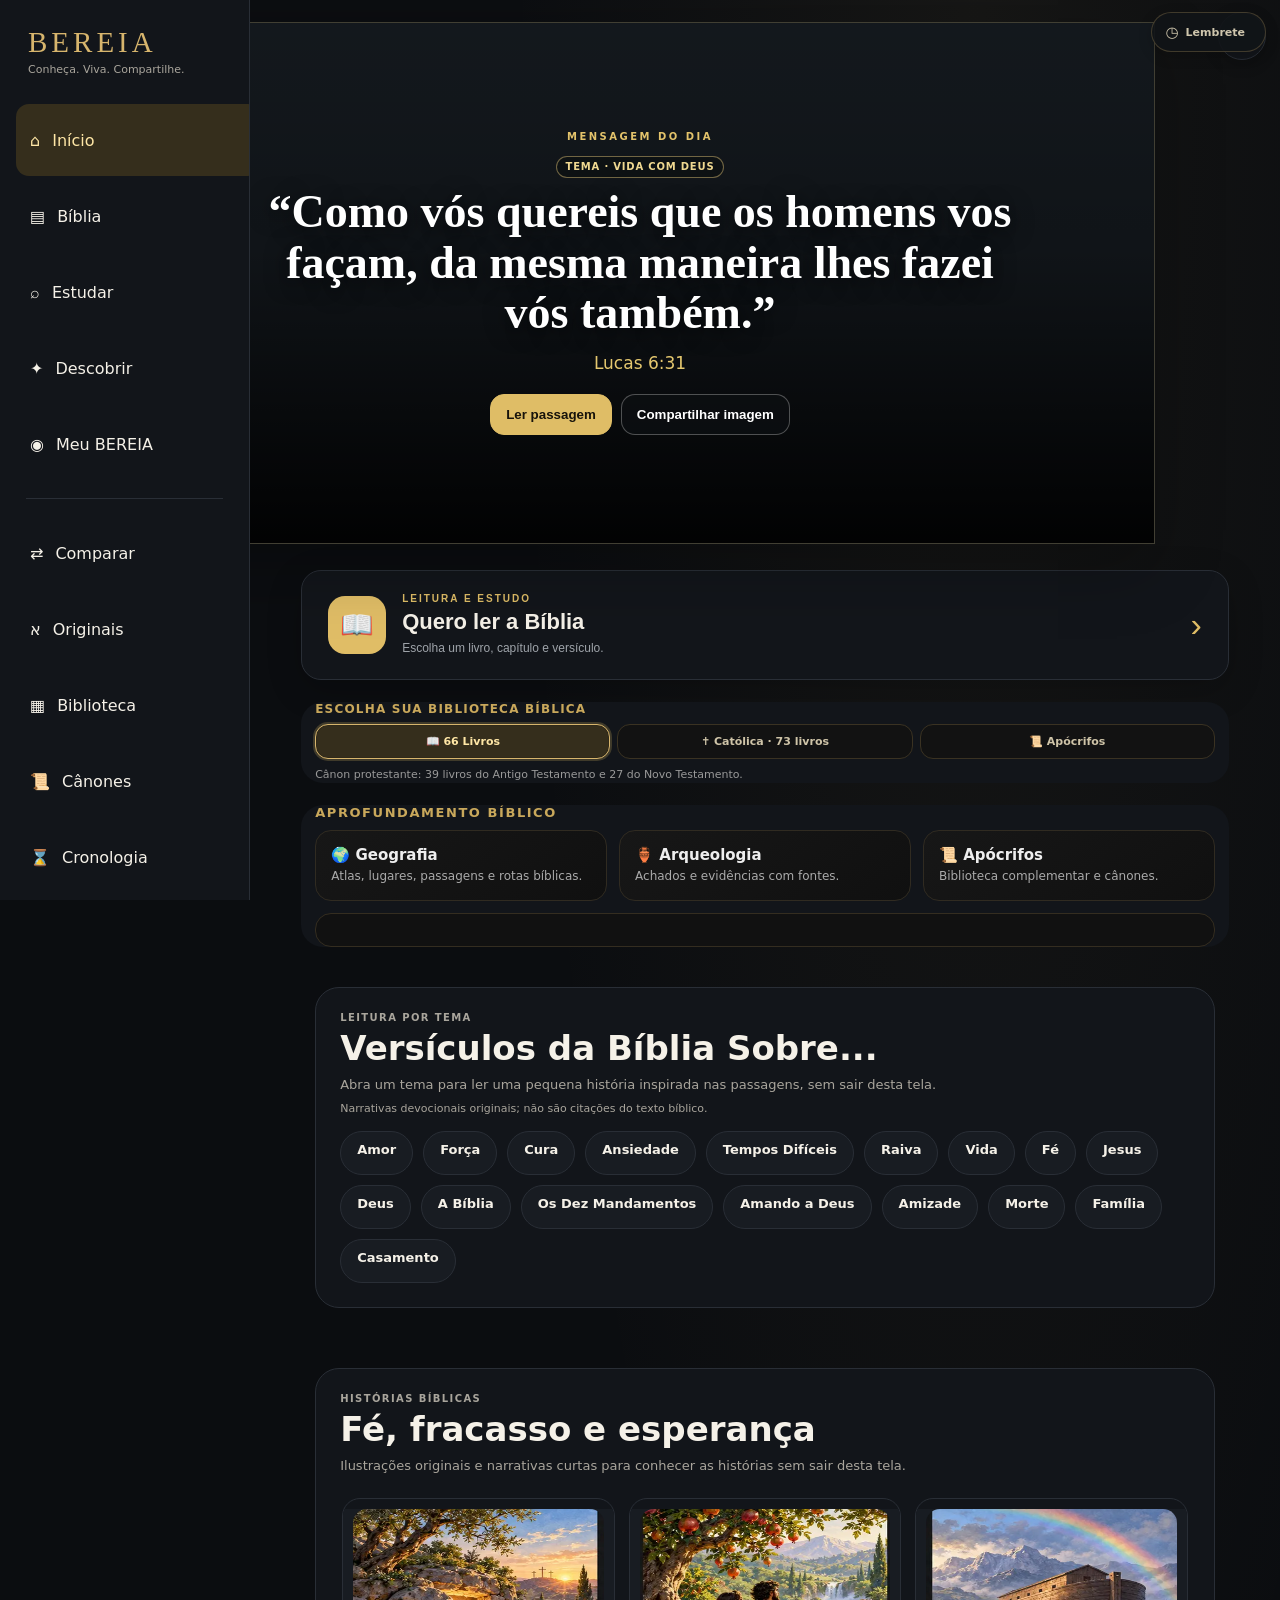
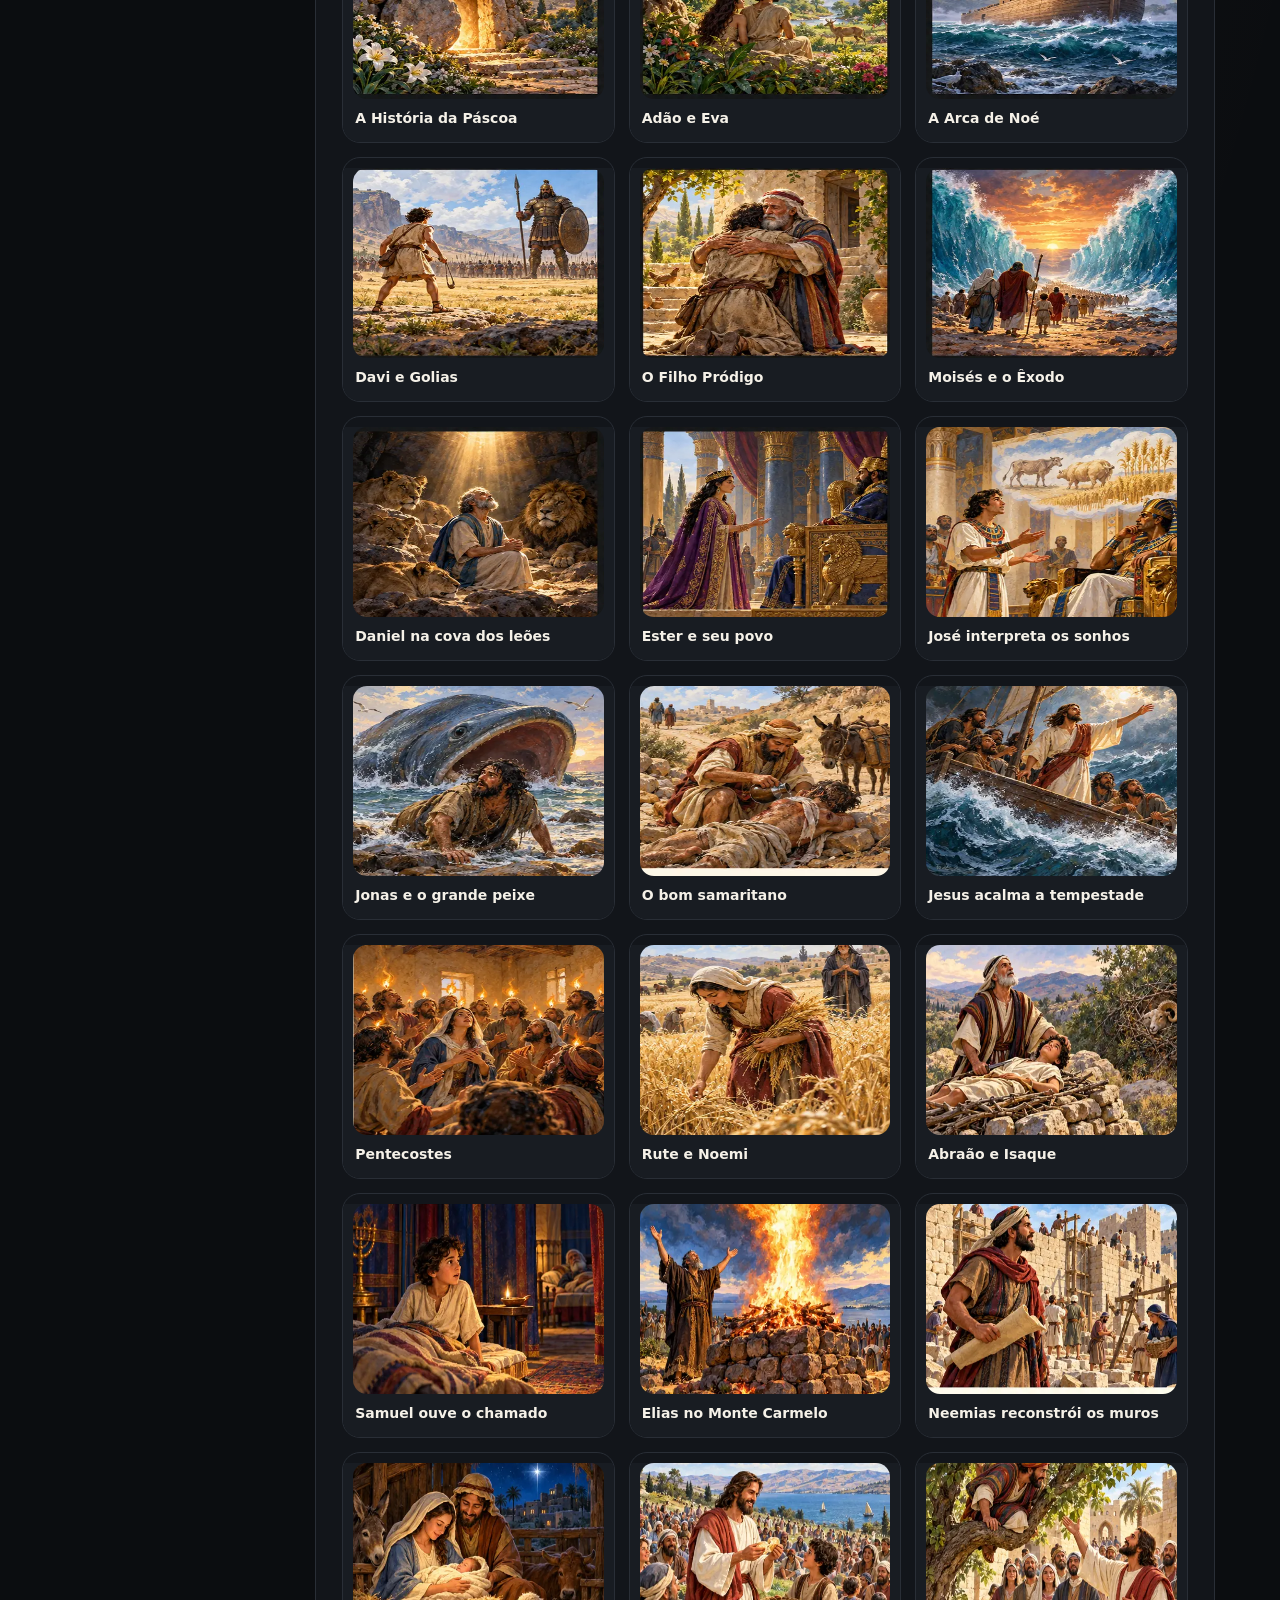
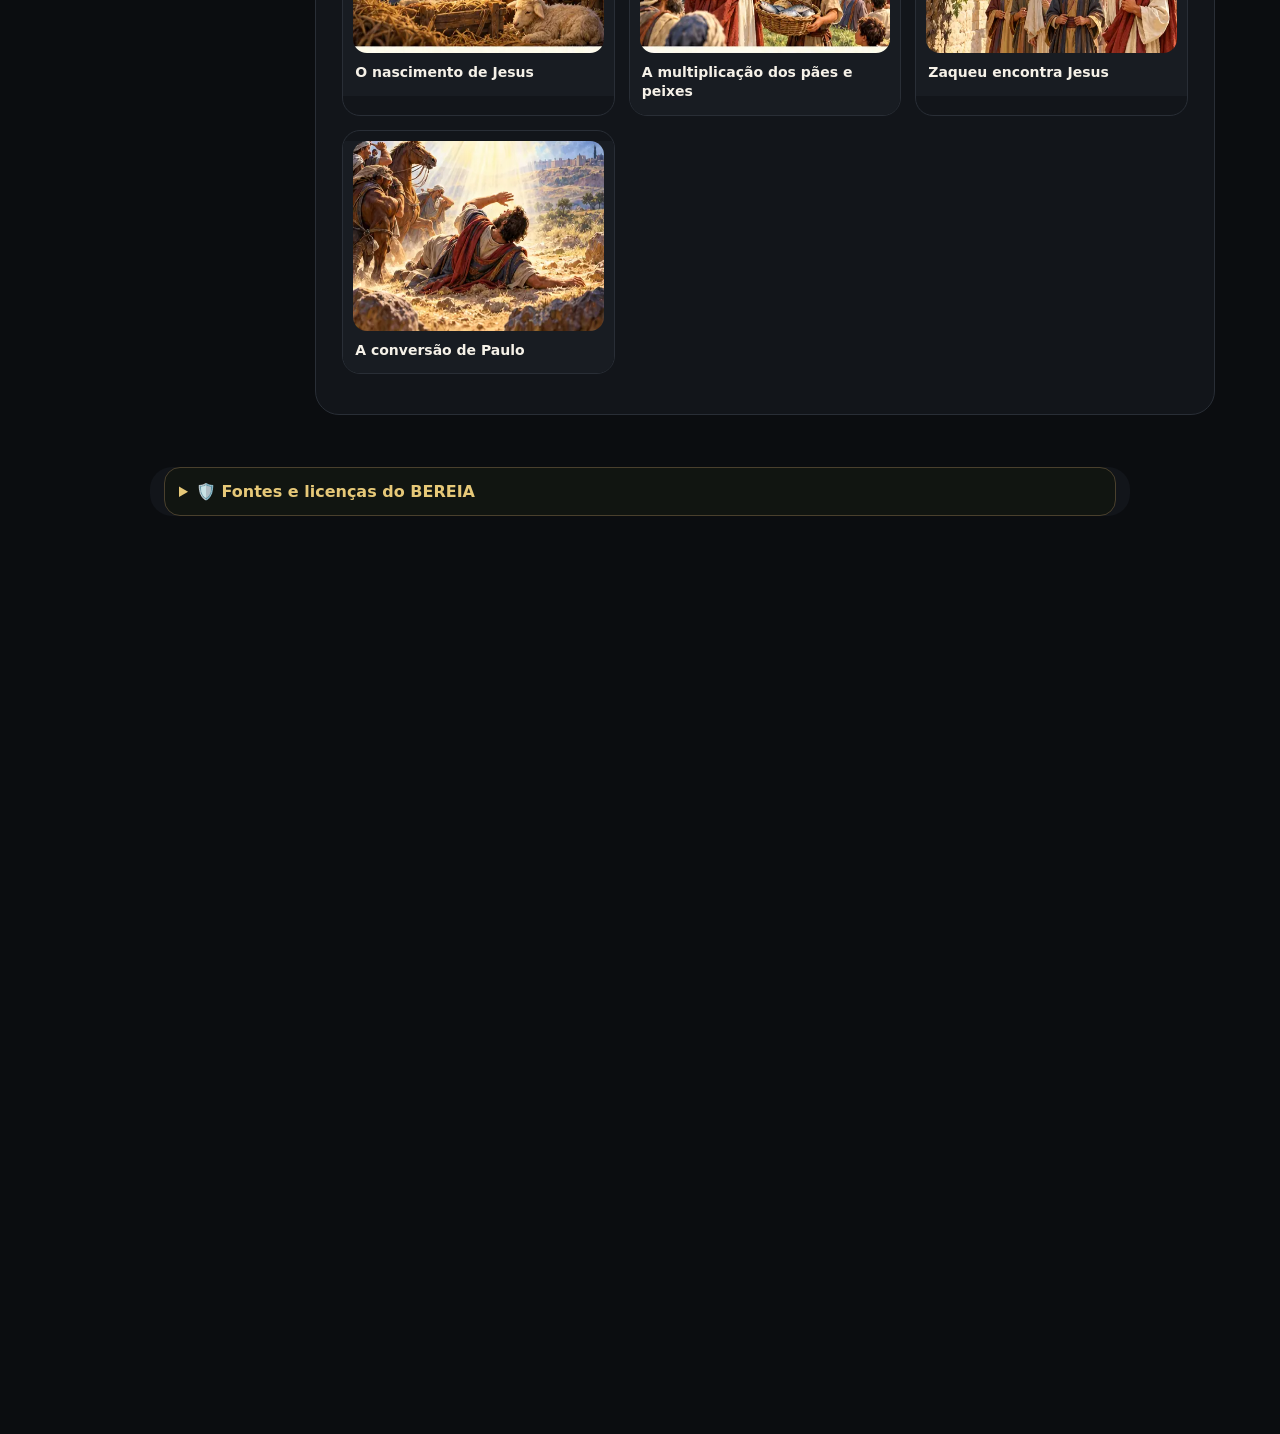
==== commit 0495ea32: "Refresh theme toggle asset cache" ====
--- a/index.html
+++ b/index.html
@@ -334,7 +334,7 @@
  <h1>Arqueologia</h1>
  <div id="b51ArchContent"></div>
 </section>
-</main><nav class="bottom" id="mobileNav"></nav><div class="toast" id="toast"></div></div><script src="./assets/js/scripture-store.js?v=140"></script><script src="./assets/js/00-core.js?v=141"></script>
+</main><nav class="bottom" id="mobileNav"></nav><div class="toast" id="toast"></div></div><script src="./assets/js/scripture-store.js?v=140"></script><script src="./assets/js/00-core.js?v=145"></script>
 <div class="dailyArtModal" id="dailyArtModal" onclick="if(event.target===this)closeDailyArt()">
   <div class="dailyArtShell">
     <div class="dailyArtTop"><strong>Mensagem do Dia</strong><button class="dailyArtClose" onclick="closeDailyArt()" aria-label="Fechar">×</button></div>
@@ -815,5 +815,5 @@
 .b57Method{border:1px solid #353c35;border-radius:14px;background:#101511;padding:13px;color:#aeb6af;font:11px/1.6 system-ui}.b57Method strong{color:#e8ca78}
 @media(max-width:720px){.b57Grid{grid-template-columns:1fr}.b57Meta{grid-template-columns:1fr}.b57Img{height:210px}}
 </style>
-<script id="bereiaV57ArchaeologyLab" src="./assets/js/57-bereiaV57ArchaeologyLab.js?v=132"></script><style>.b57Img:has(figure){display:block;height:auto;max-height:none}.b57Img figure{margin:0;padding:12px}.b57Img figure img{width:100%;height:230px;object-fit:contain}.b57Img figcaption{font:12px/1.5 system-ui;padding:8px;overflow-wrap:anywhere}.b57Img a{color:var(--gold)}.b57Btn:disabled{opacity:.6;cursor:wait}</style><script id="bereiaV58WorldBible" src="./assets/js/58-bereiaV58WorldBible.js?v=76"></script><script id="bereiaV59PublicSources" src="./assets/js/59-bereiaV59PublicSources.js?v=71"></script><script id="bereiaV60OpenArchaeology" src="./assets/js/60-bereiaV60OpenArchaeology.js?v=132"></script><script id="bereiaV61StabilityThemes" src="./assets/js/61-bereiaV61StabilityThemes.js?v=132"></script><script id="bereiaV62TopicsStories" src="./assets/js/62-bereiaV62TopicsStories.js?v=78"></script><script src="./assets/js/release.js?v=140"></script><script src="./assets/js/reminder-calendar.js?v=133"></script><script id="bereiaV63ProfessionalExperience" src="./assets/js/63-bereiaV63ProfessionalExperience.js?v=133"></script><script id="bereiaV64OpenResources" src="./assets/js/64-bereiaV64OpenResources.js?v=132"></script><script src="./assets/js/stories-reader.js?v=132"></script><script src="./assets/js/personal-study.js?v=136"></script></body></html>
-
+<script id="bereiaV57ArchaeologyLab" src="./assets/js/57-bereiaV57ArchaeologyLab.js?v=132"></script><style>.b57Img:has(figure){display:block;height:auto;max-height:none}.b57Img figure{margin:0;padding:12px}.b57Img figure img{width:100%;height:230px;object-fit:contain}.b57Img figcaption{font:12px/1.5 system-ui;padding:8px;overflow-wrap:anywhere}.b57Img a{color:var(--gold)}.b57Btn:disabled{opacity:.6;cursor:wait}</style><script id="bereiaV58WorldBible" src="./assets/js/58-bereiaV58WorldBible.js?v=76"></script><script id="bereiaV59PublicSources" src="./assets/js/59-bereiaV59PublicSources.js?v=71"></script><script id="bereiaV60OpenArchaeology" src="./assets/js/60-bereiaV60OpenArchaeology.js?v=132"></script><script id="bereiaV61StabilityThemes" src="./assets/js/61-bereiaV61StabilityThemes.js?v=133"></script><script id="bereiaV62TopicsStories" src="./assets/js/62-bereiaV62TopicsStories.js?v=78"></script><script src="./assets/js/release.js?v=140"></script><script src="./assets/js/reminder-calendar.js?v=133"></script><script id="bereiaV63ProfessionalExperience" src="./assets/js/63-bereiaV63ProfessionalExperience.js?v=133"></script><script id="bereiaV64OpenResources" src="./assets/js/64-bereiaV64OpenResources.js?v=132"></script><script src="./assets/js/stories-reader.js?v=132"></script><script src="./assets/js/personal-study.js?v=136"></script></body></html>
+
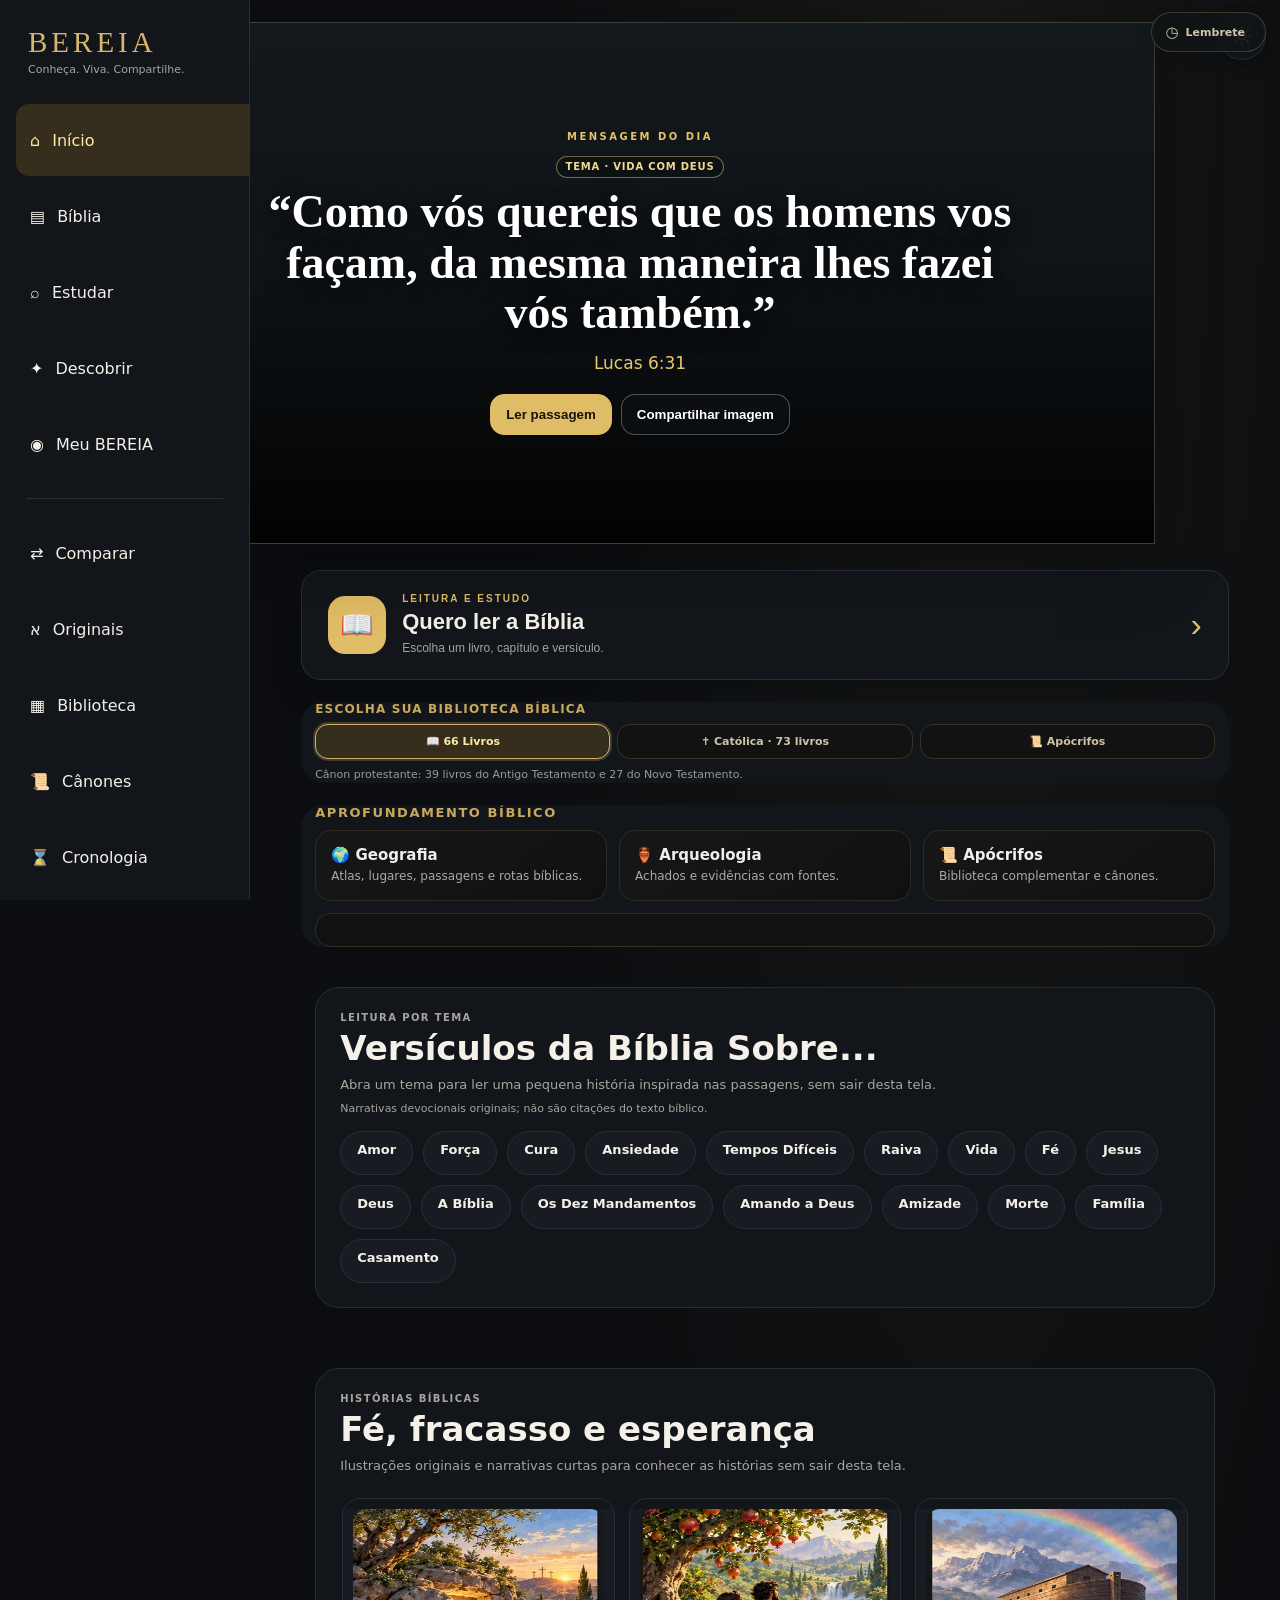
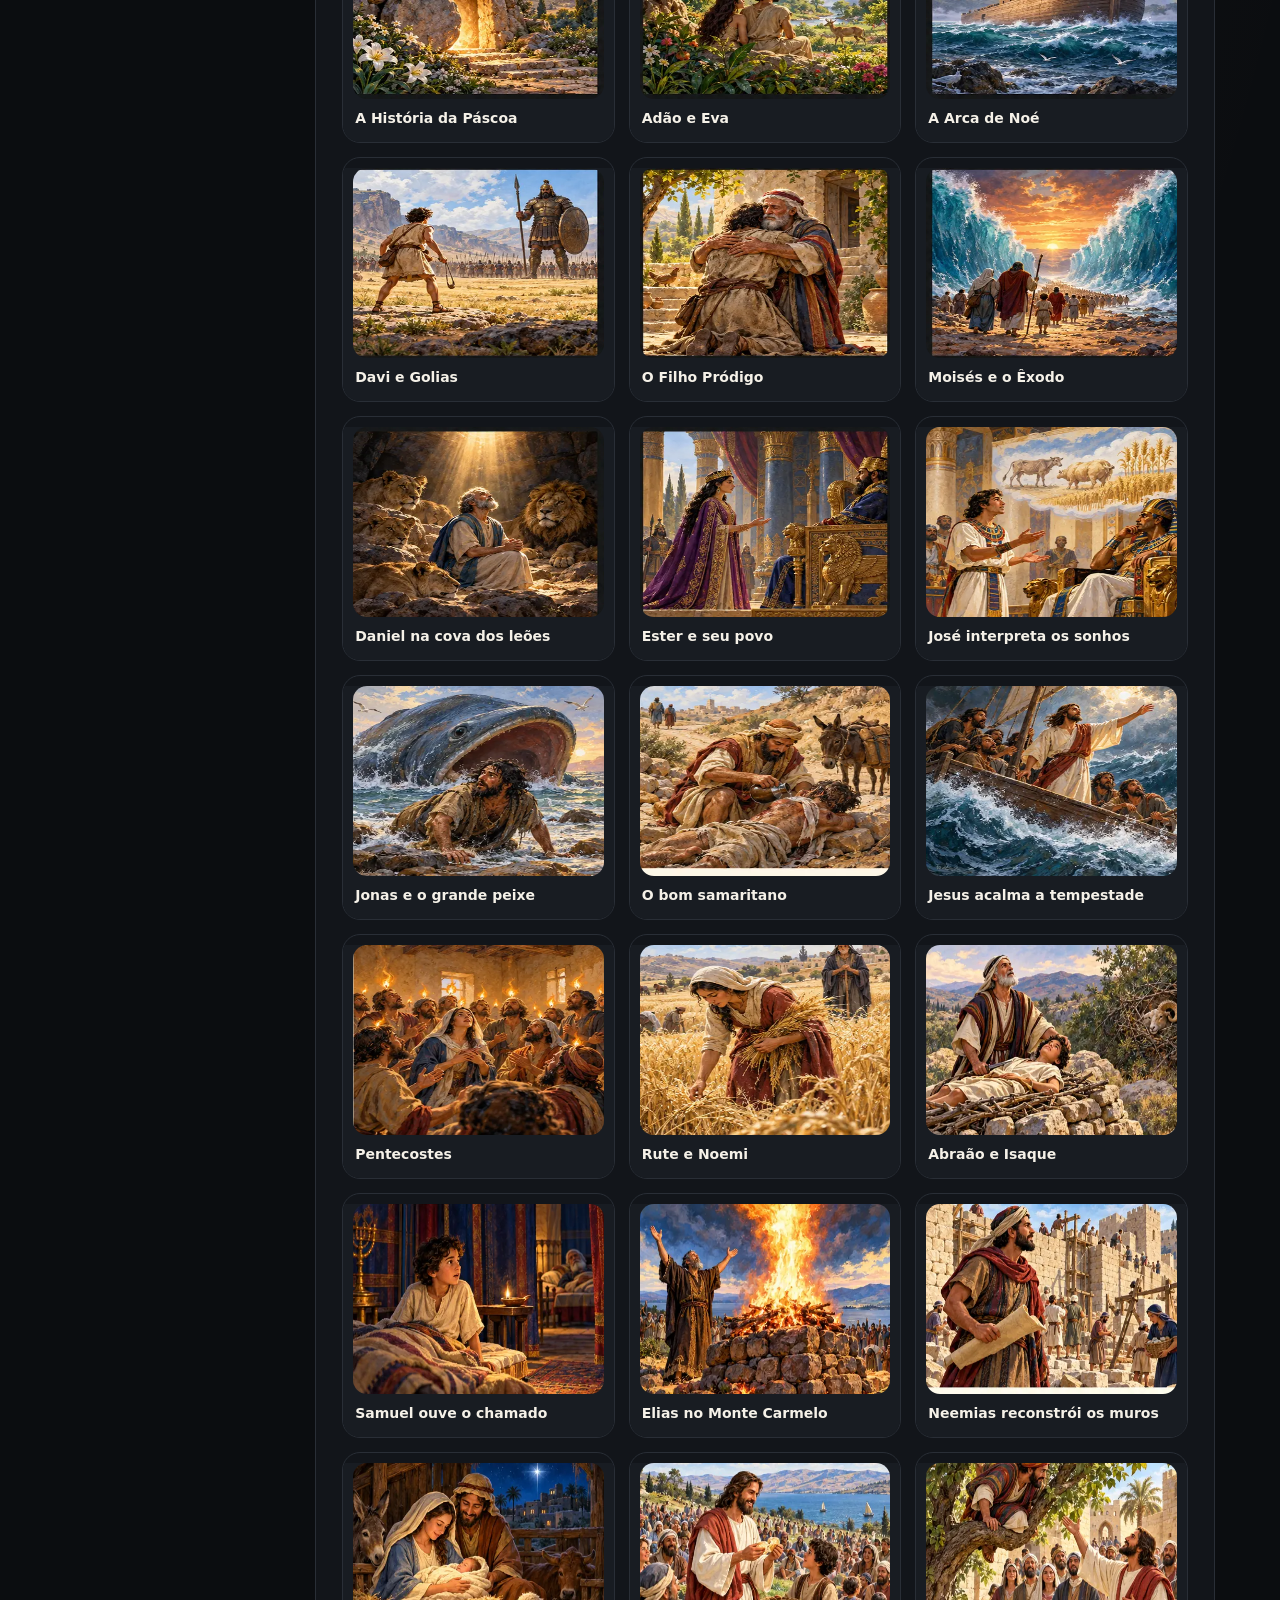
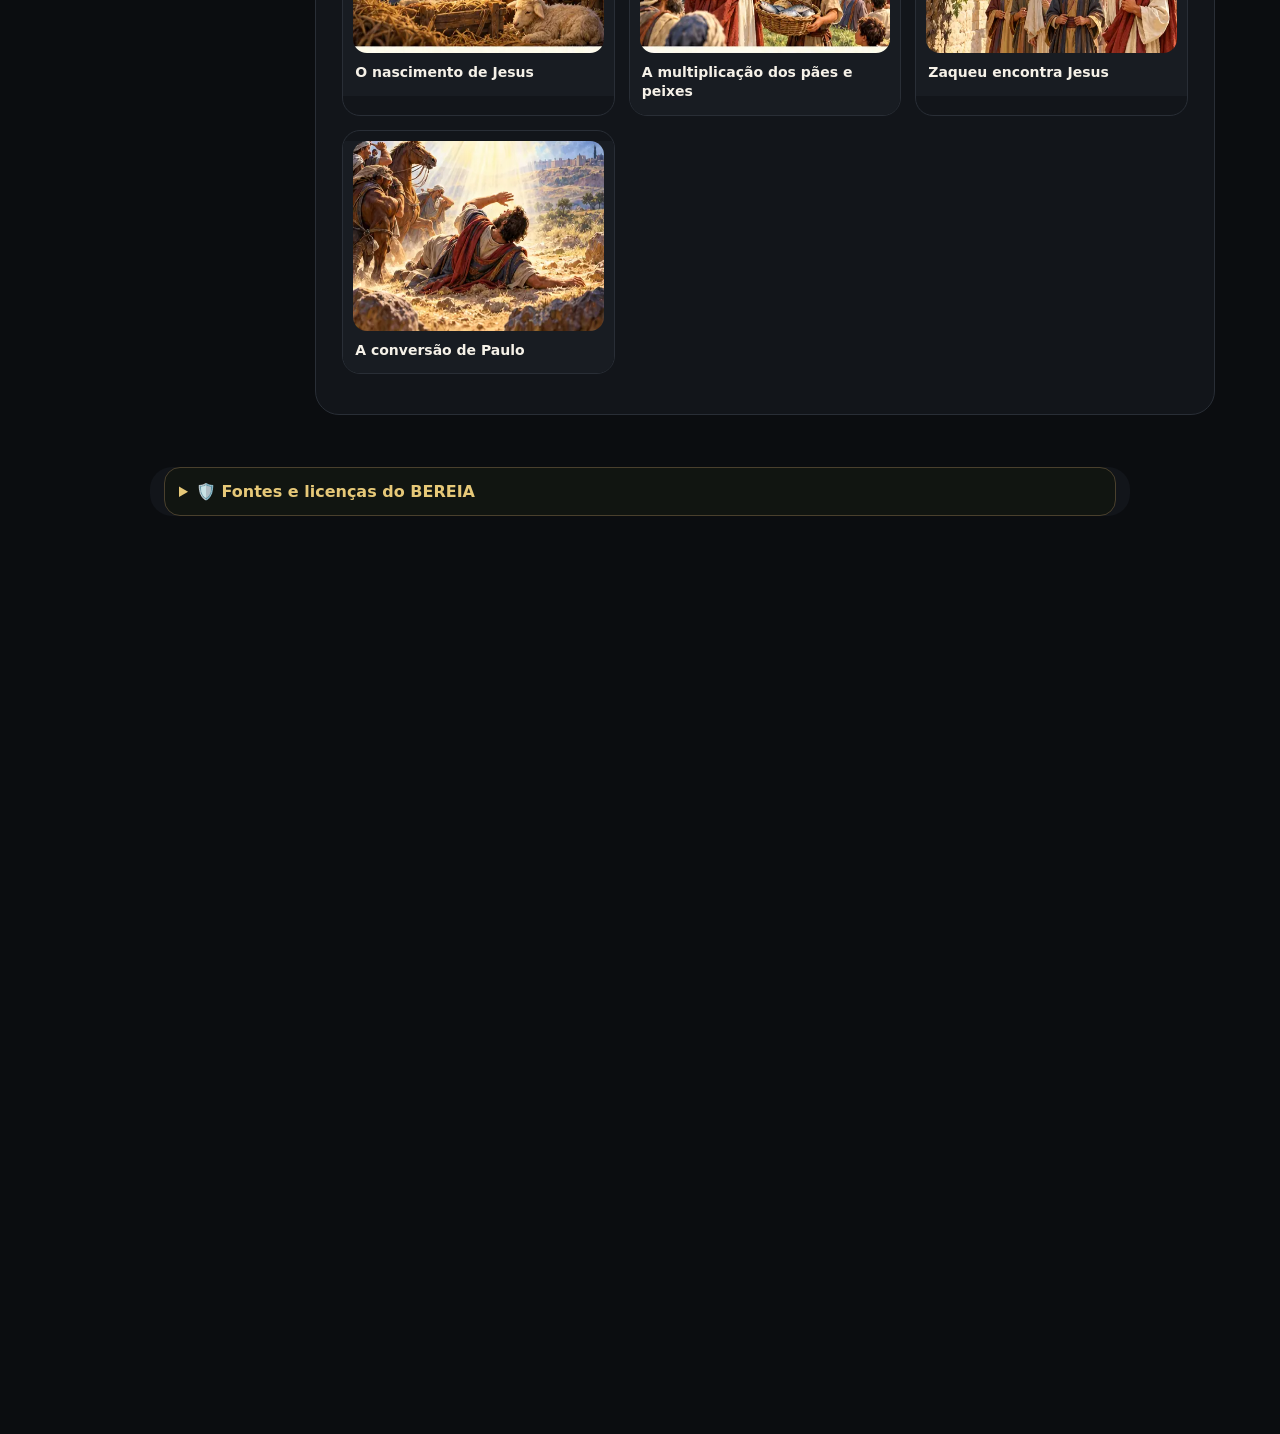
==== commit 9b0a16a7: "Refresh theme toggle cache" ====
--- a/index.html
+++ b/index.html
@@ -815,5 +815,5 @@
 .b57Method{border:1px solid #353c35;border-radius:14px;background:#101511;padding:13px;color:#aeb6af;font:11px/1.6 system-ui}.b57Method strong{color:#e8ca78}
 @media(max-width:720px){.b57Grid{grid-template-columns:1fr}.b57Meta{grid-template-columns:1fr}.b57Img{height:210px}}
 </style>
-<script id="bereiaV57ArchaeologyLab" src="./assets/js/57-bereiaV57ArchaeologyLab.js?v=132"></script><style>.b57Img:has(figure){display:block;height:auto;max-height:none}.b57Img figure{margin:0;padding:12px}.b57Img figure img{width:100%;height:230px;object-fit:contain}.b57Img figcaption{font:12px/1.5 system-ui;padding:8px;overflow-wrap:anywhere}.b57Img a{color:var(--gold)}.b57Btn:disabled{opacity:.6;cursor:wait}</style><script id="bereiaV58WorldBible" src="./assets/js/58-bereiaV58WorldBible.js?v=76"></script><script id="bereiaV59PublicSources" src="./assets/js/59-bereiaV59PublicSources.js?v=71"></script><script id="bereiaV60OpenArchaeology" src="./assets/js/60-bereiaV60OpenArchaeology.js?v=132"></script><script id="bereiaV61StabilityThemes" src="./assets/js/61-bereiaV61StabilityThemes.js?v=133"></script><script id="bereiaV62TopicsStories" src="./assets/js/62-bereiaV62TopicsStories.js?v=78"></script><script src="./assets/js/release.js?v=140"></script><script src="./assets/js/reminder-calendar.js?v=133"></script><script id="bereiaV63ProfessionalExperience" src="./assets/js/63-bereiaV63ProfessionalExperience.js?v=133"></script><script id="bereiaV64OpenResources" src="./assets/js/64-bereiaV64OpenResources.js?v=132"></script><script src="./assets/js/stories-reader.js?v=132"></script><script src="./assets/js/personal-study.js?v=136"></script></body></html>
-
+<script id="bereiaV57ArchaeologyLab" src="./assets/js/57-bereiaV57ArchaeologyLab.js?v=132"></script><style>.b57Img:has(figure){display:block;height:auto;max-height:none}.b57Img figure{margin:0;padding:12px}.b57Img figure img{width:100%;height:230px;object-fit:contain}.b57Img figcaption{font:12px/1.5 system-ui;padding:8px;overflow-wrap:anywhere}.b57Img a{color:var(--gold)}.b57Btn:disabled{opacity:.6;cursor:wait}</style><script id="bereiaV58WorldBible" src="./assets/js/58-bereiaV58WorldBible.js?v=76"></script><script id="bereiaV59PublicSources" src="./assets/js/59-bereiaV59PublicSources.js?v=71"></script><script id="bereiaV60OpenArchaeology" src="./assets/js/60-bereiaV60OpenArchaeology.js?v=132"></script><script id="bereiaV61StabilityThemes" src="./assets/js/61-bereiaV61StabilityThemes.js?v=134"></script><script id="bereiaV62TopicsStories" src="./assets/js/62-bereiaV62TopicsStories.js?v=78"></script><script src="./assets/js/release.js?v=140"></script><script src="./assets/js/reminder-calendar.js?v=133"></script><script id="bereiaV63ProfessionalExperience" src="./assets/js/63-bereiaV63ProfessionalExperience.js?v=133"></script><script id="bereiaV64OpenResources" src="./assets/js/64-bereiaV64OpenResources.js?v=132"></script><script src="./assets/js/stories-reader.js?v=132"></script><script src="./assets/js/personal-study.js?v=136"></script></body></html>
+
